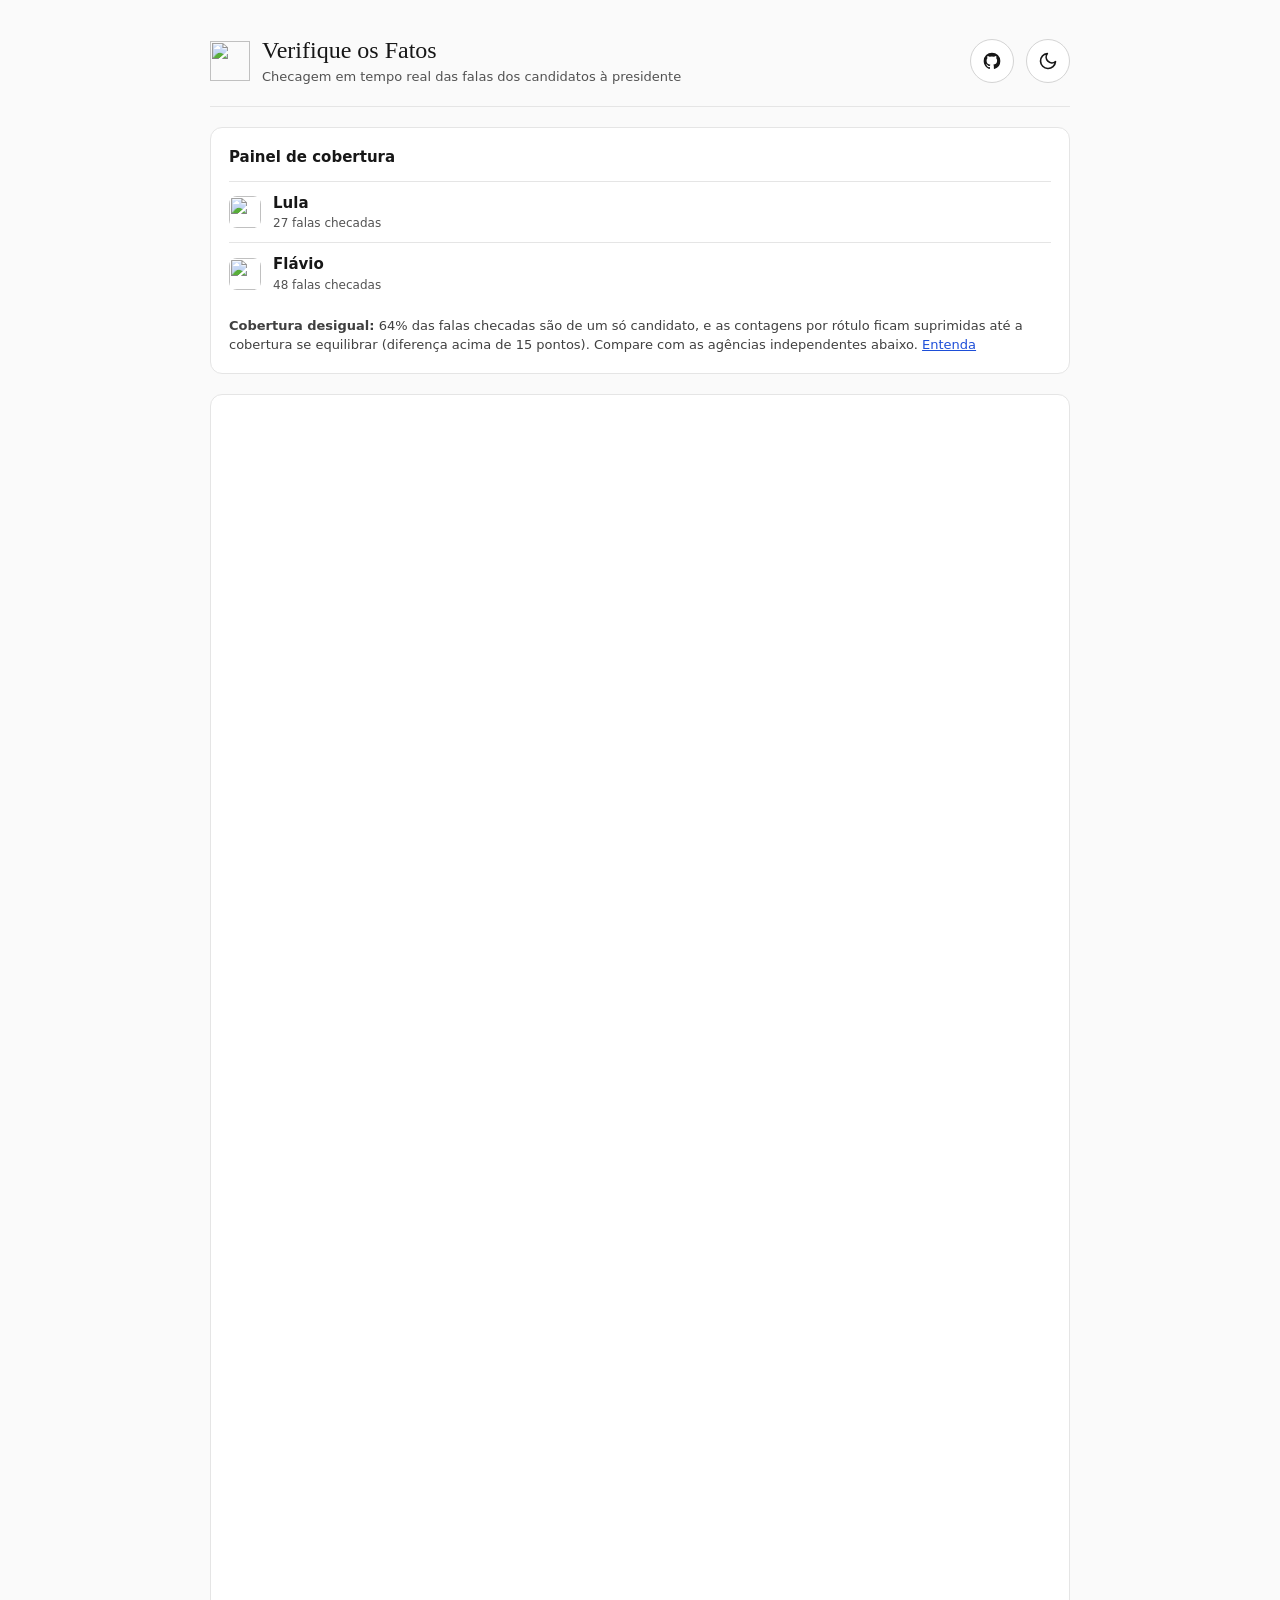
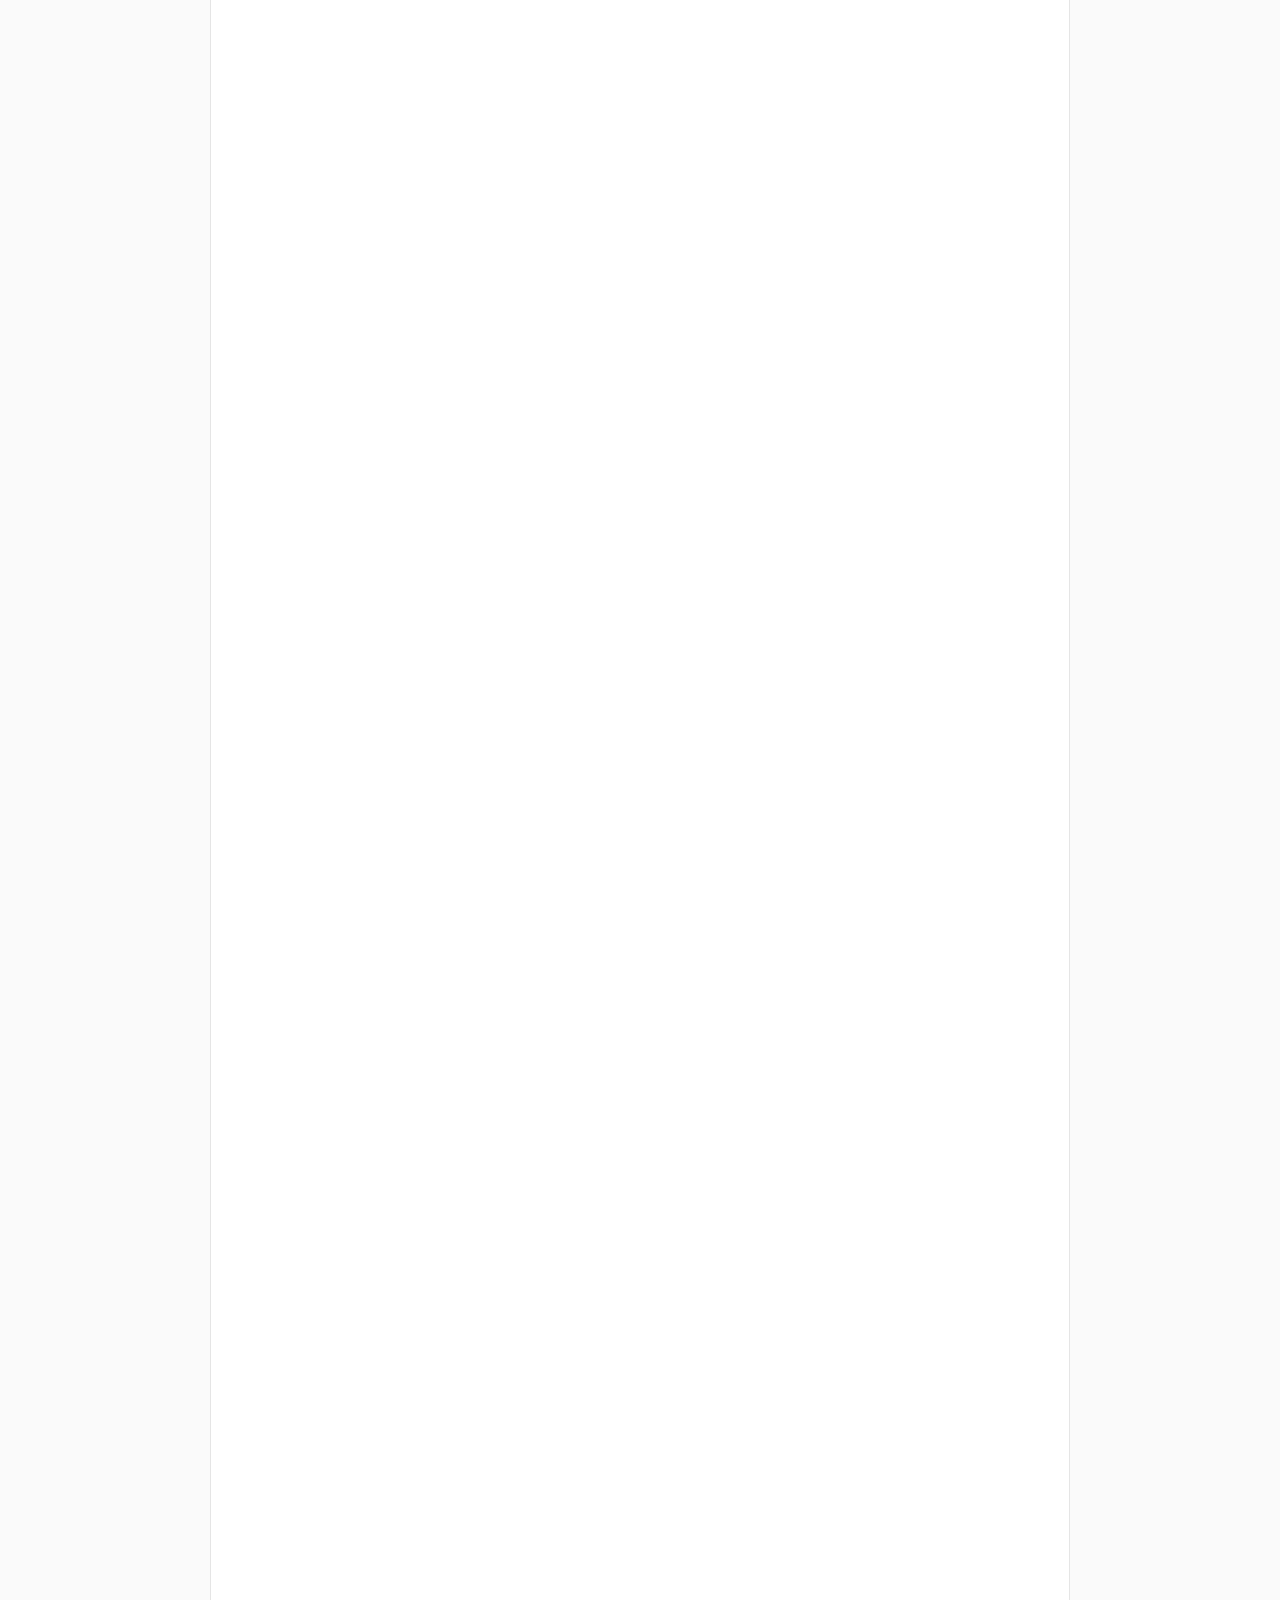
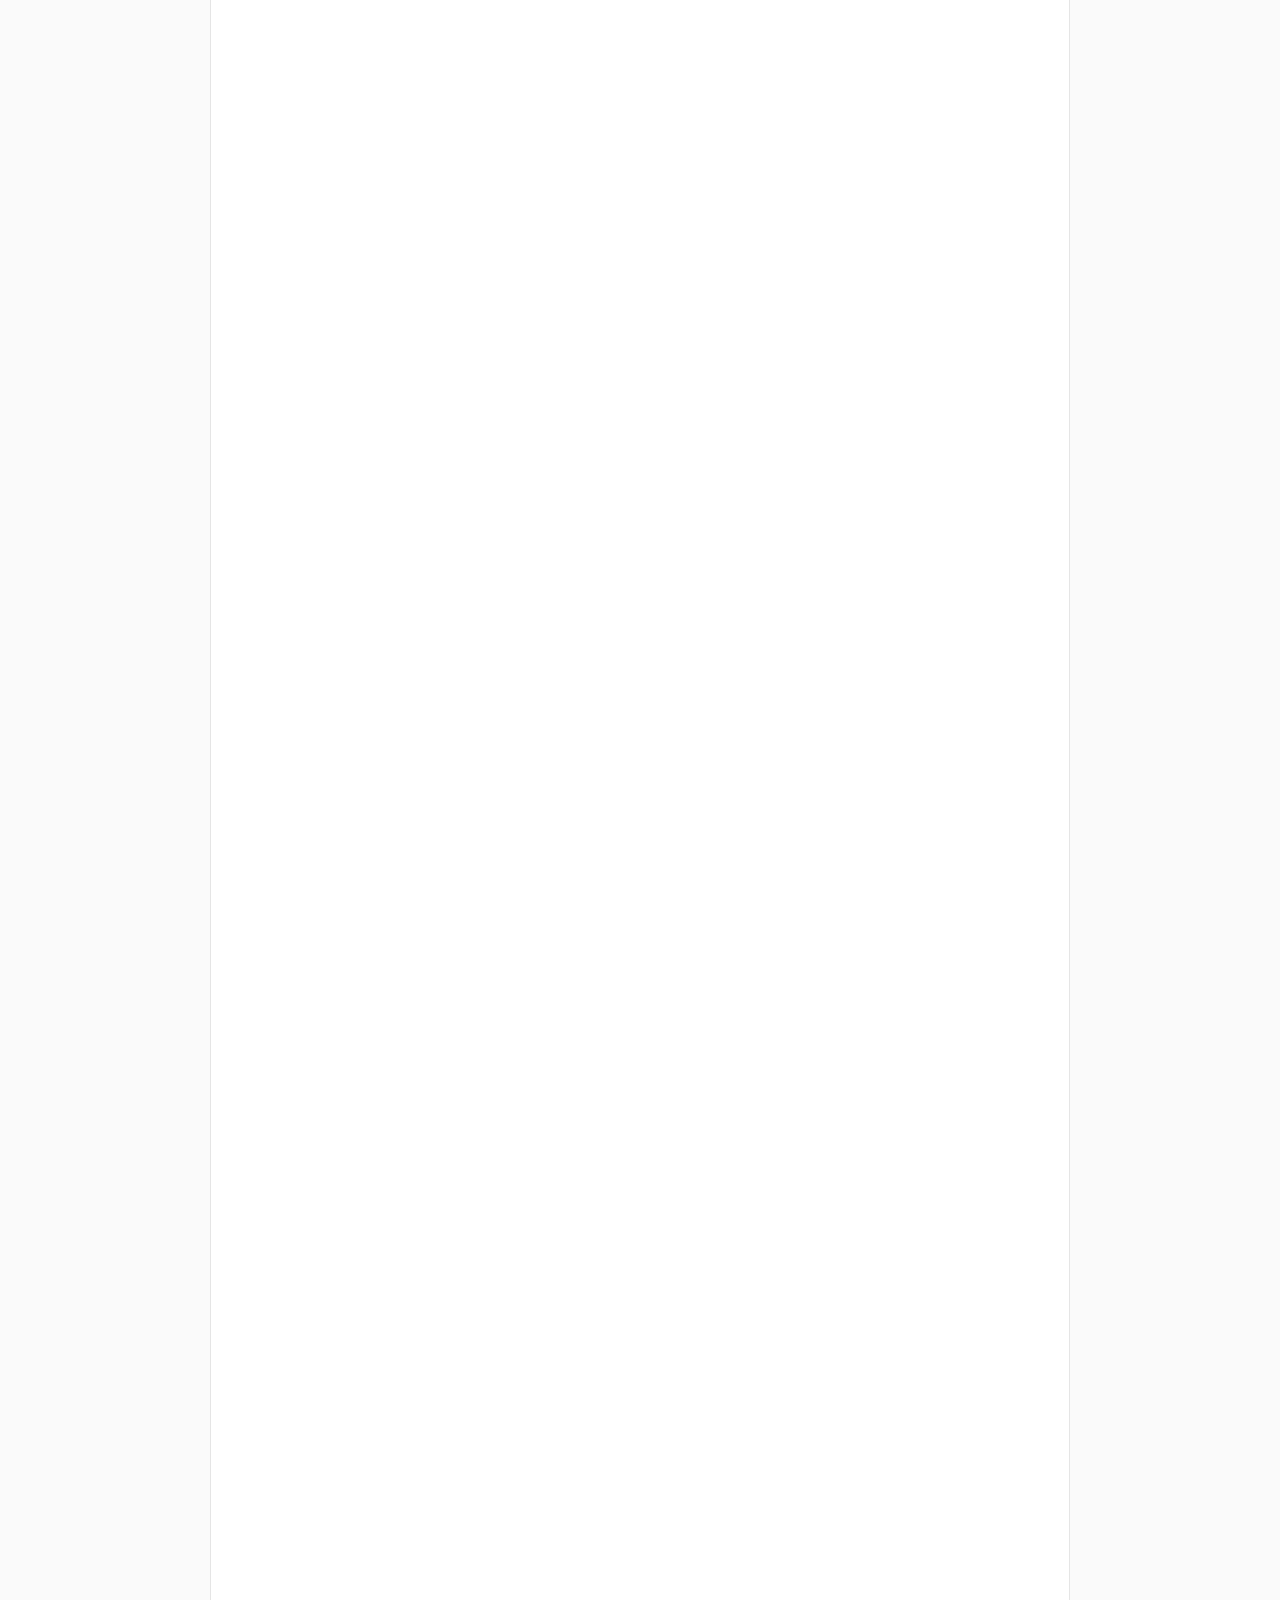
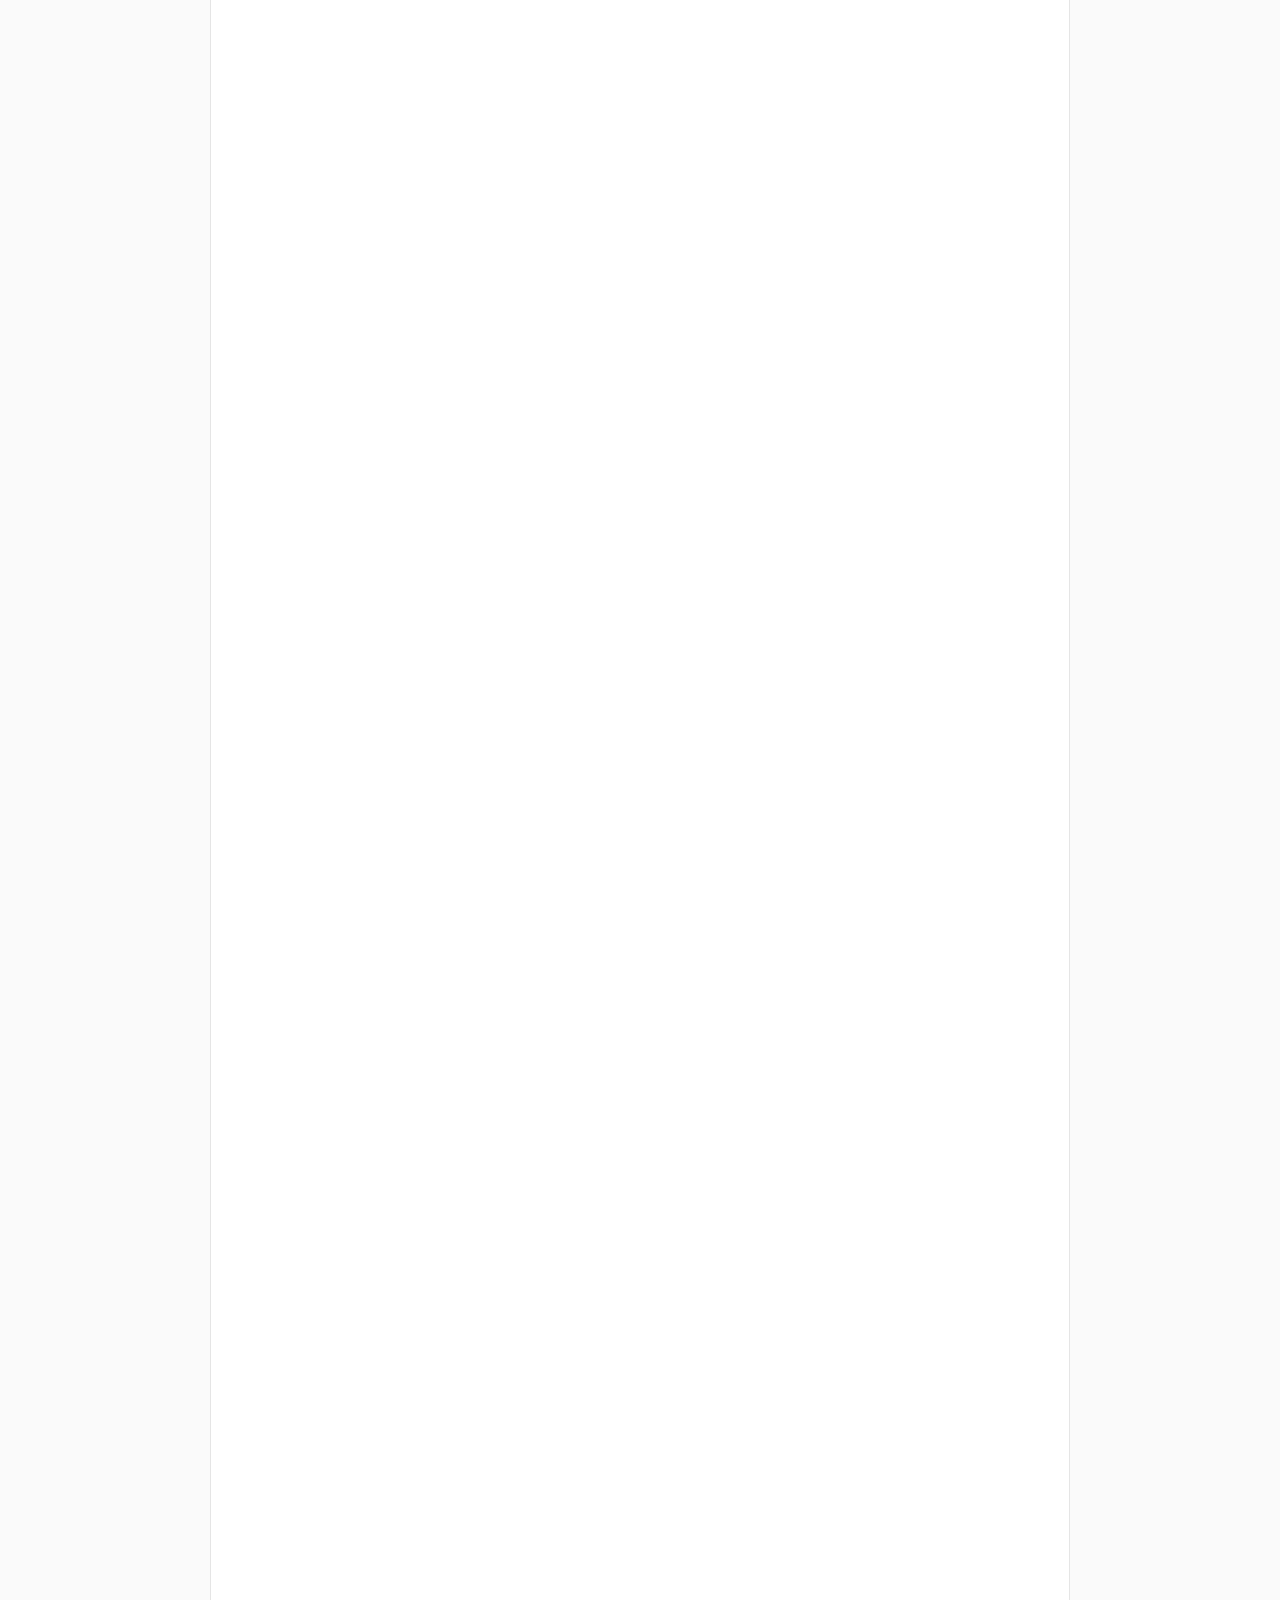
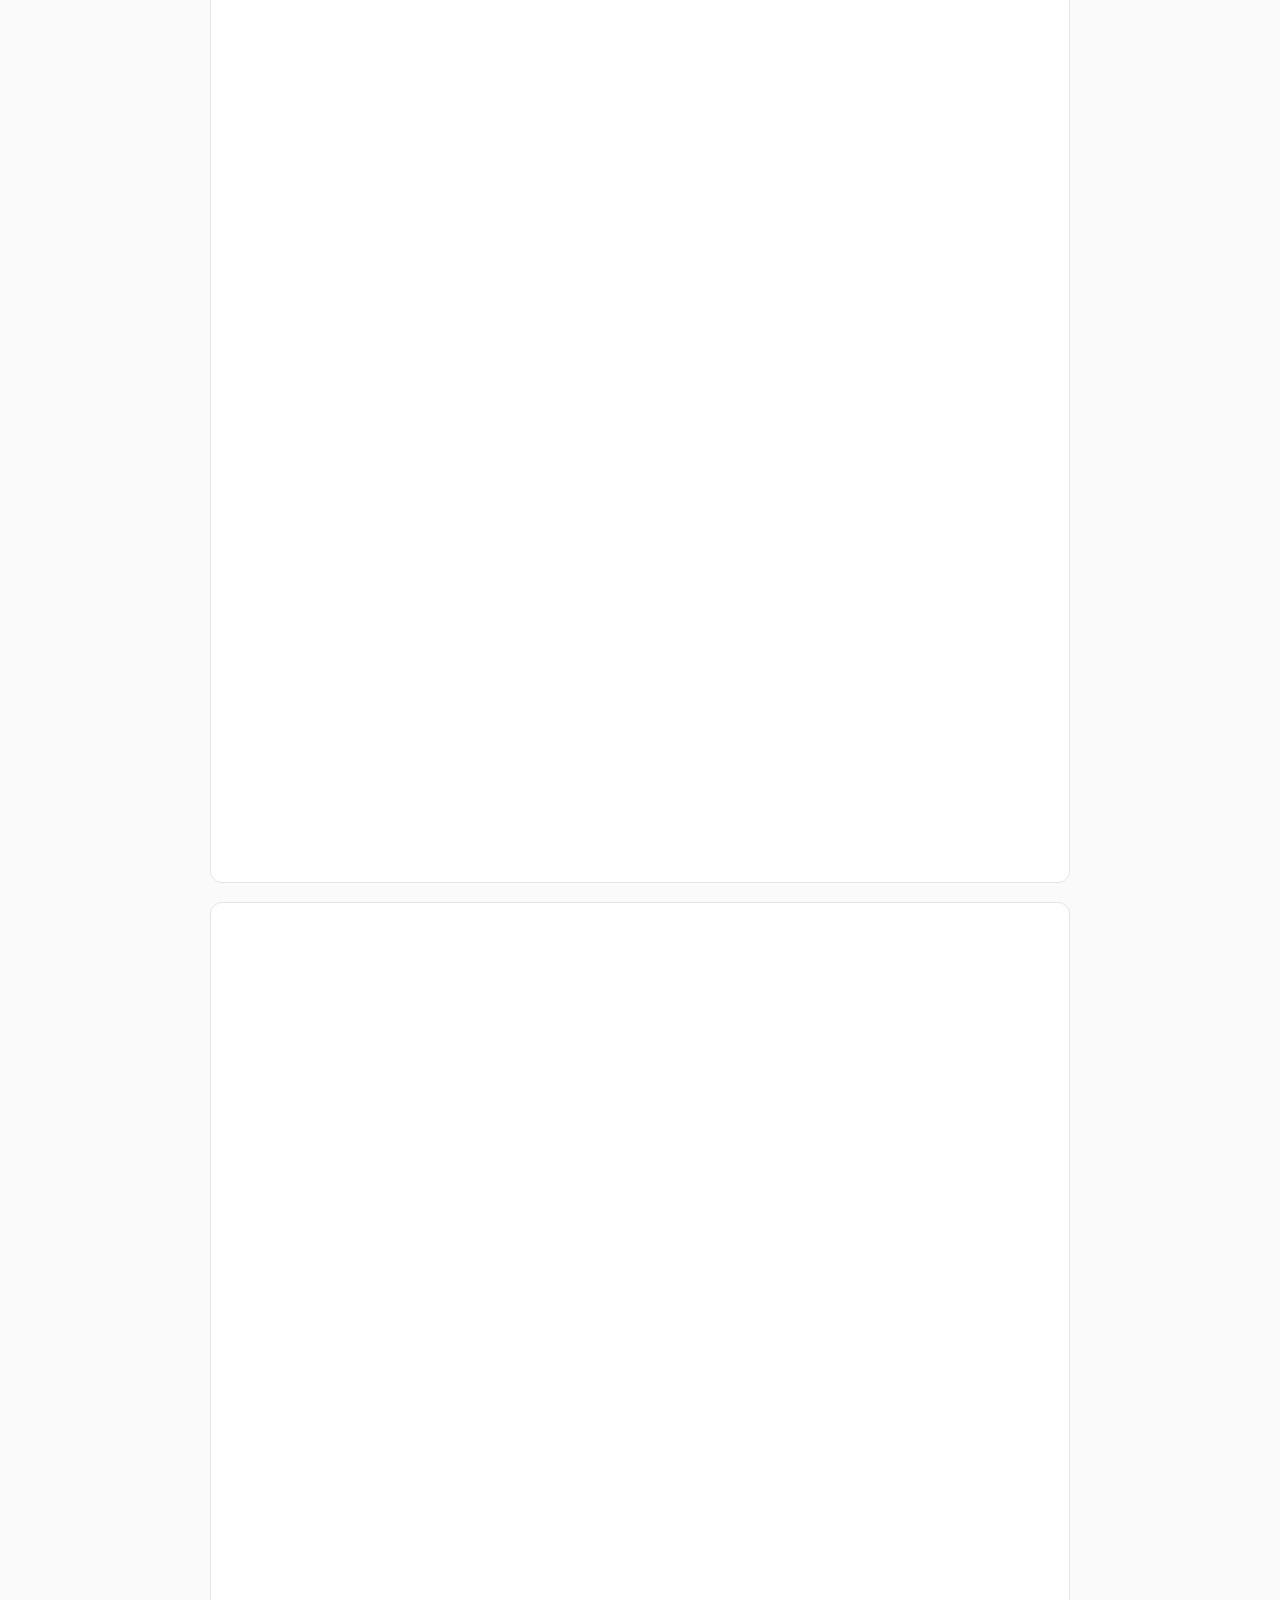
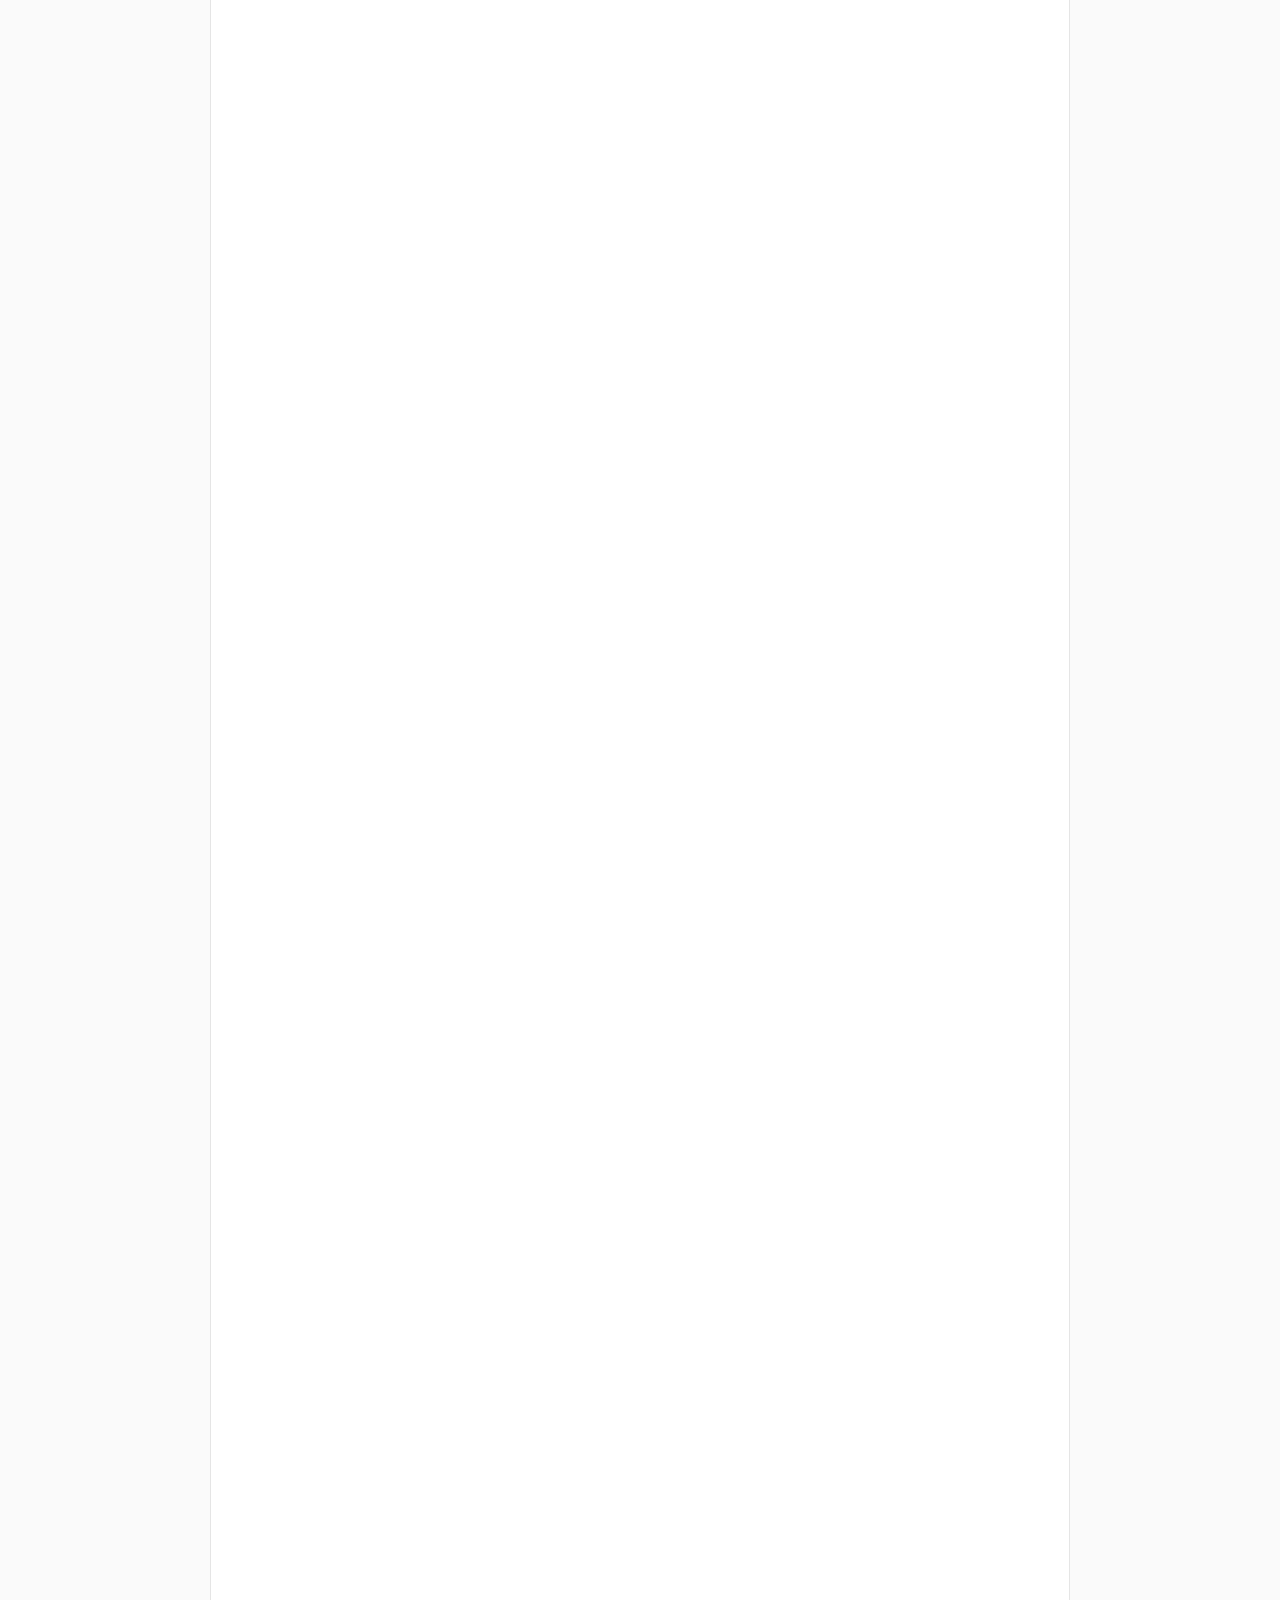
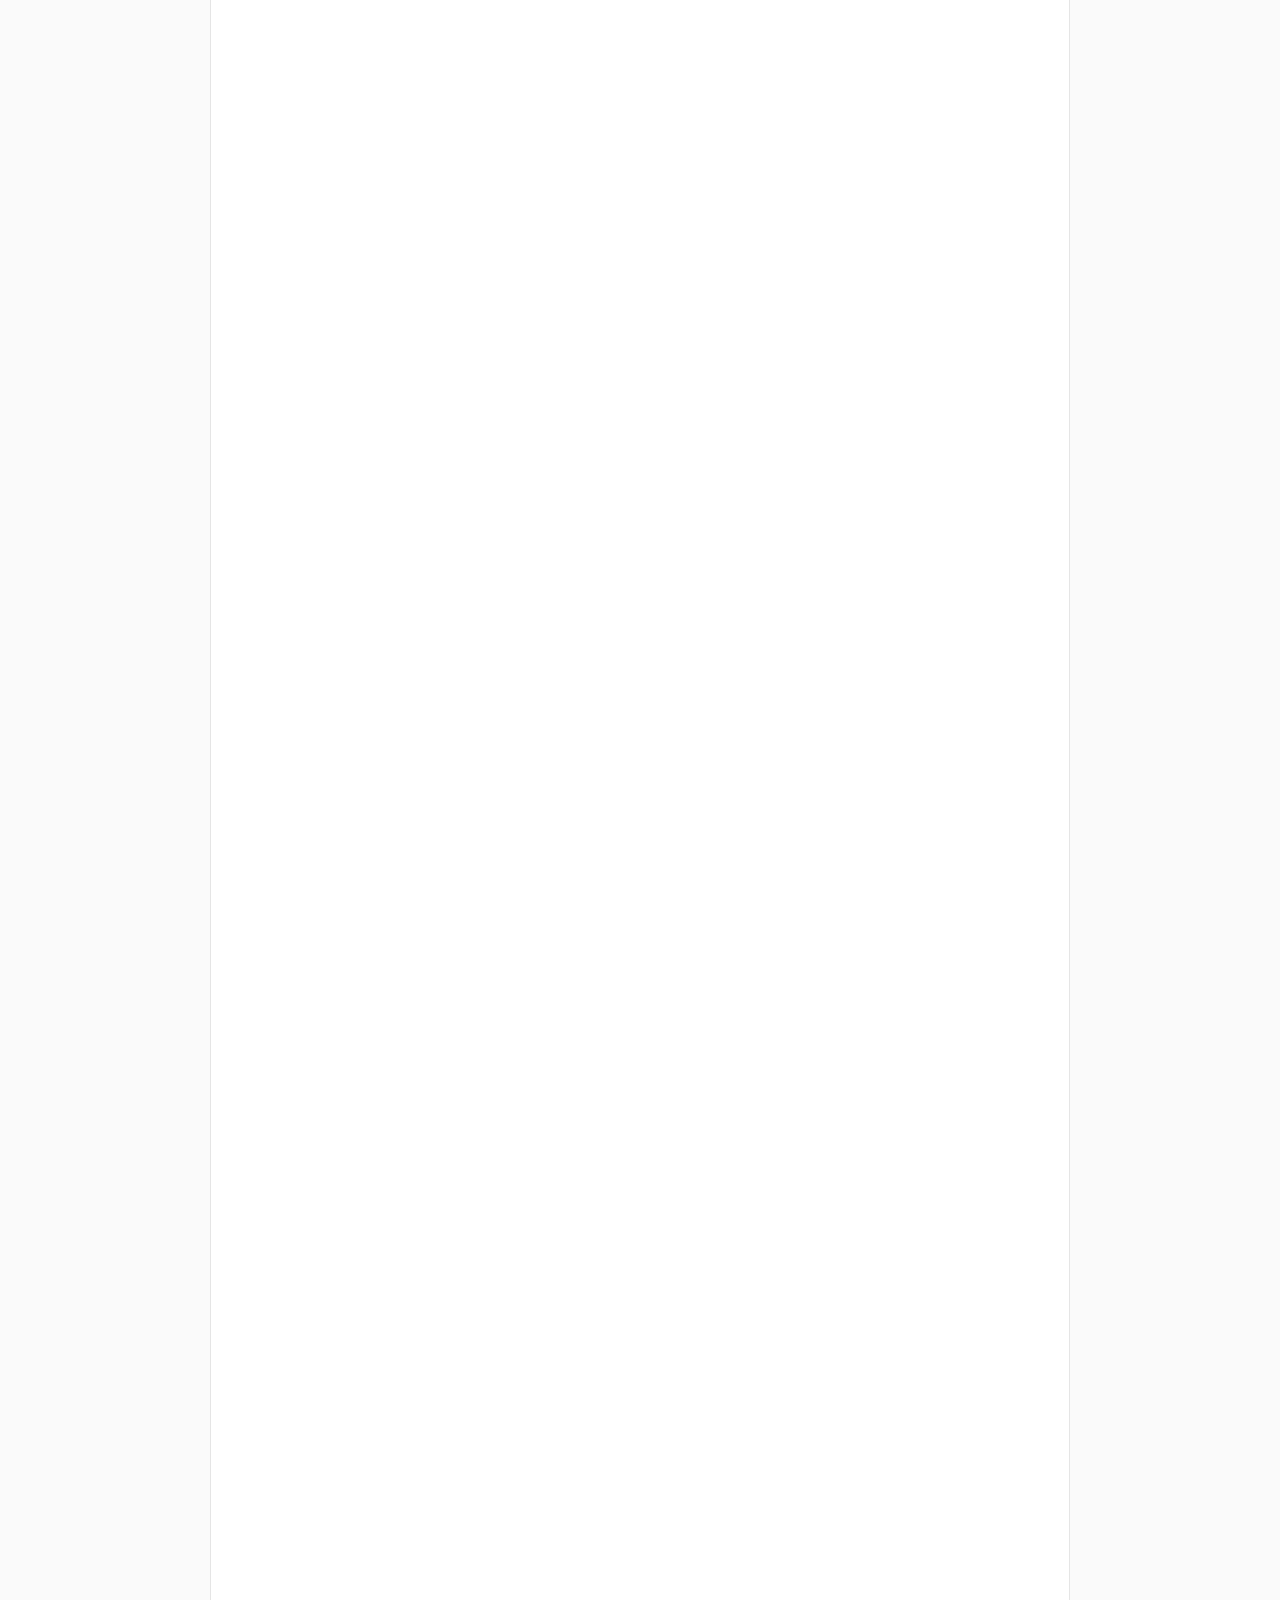
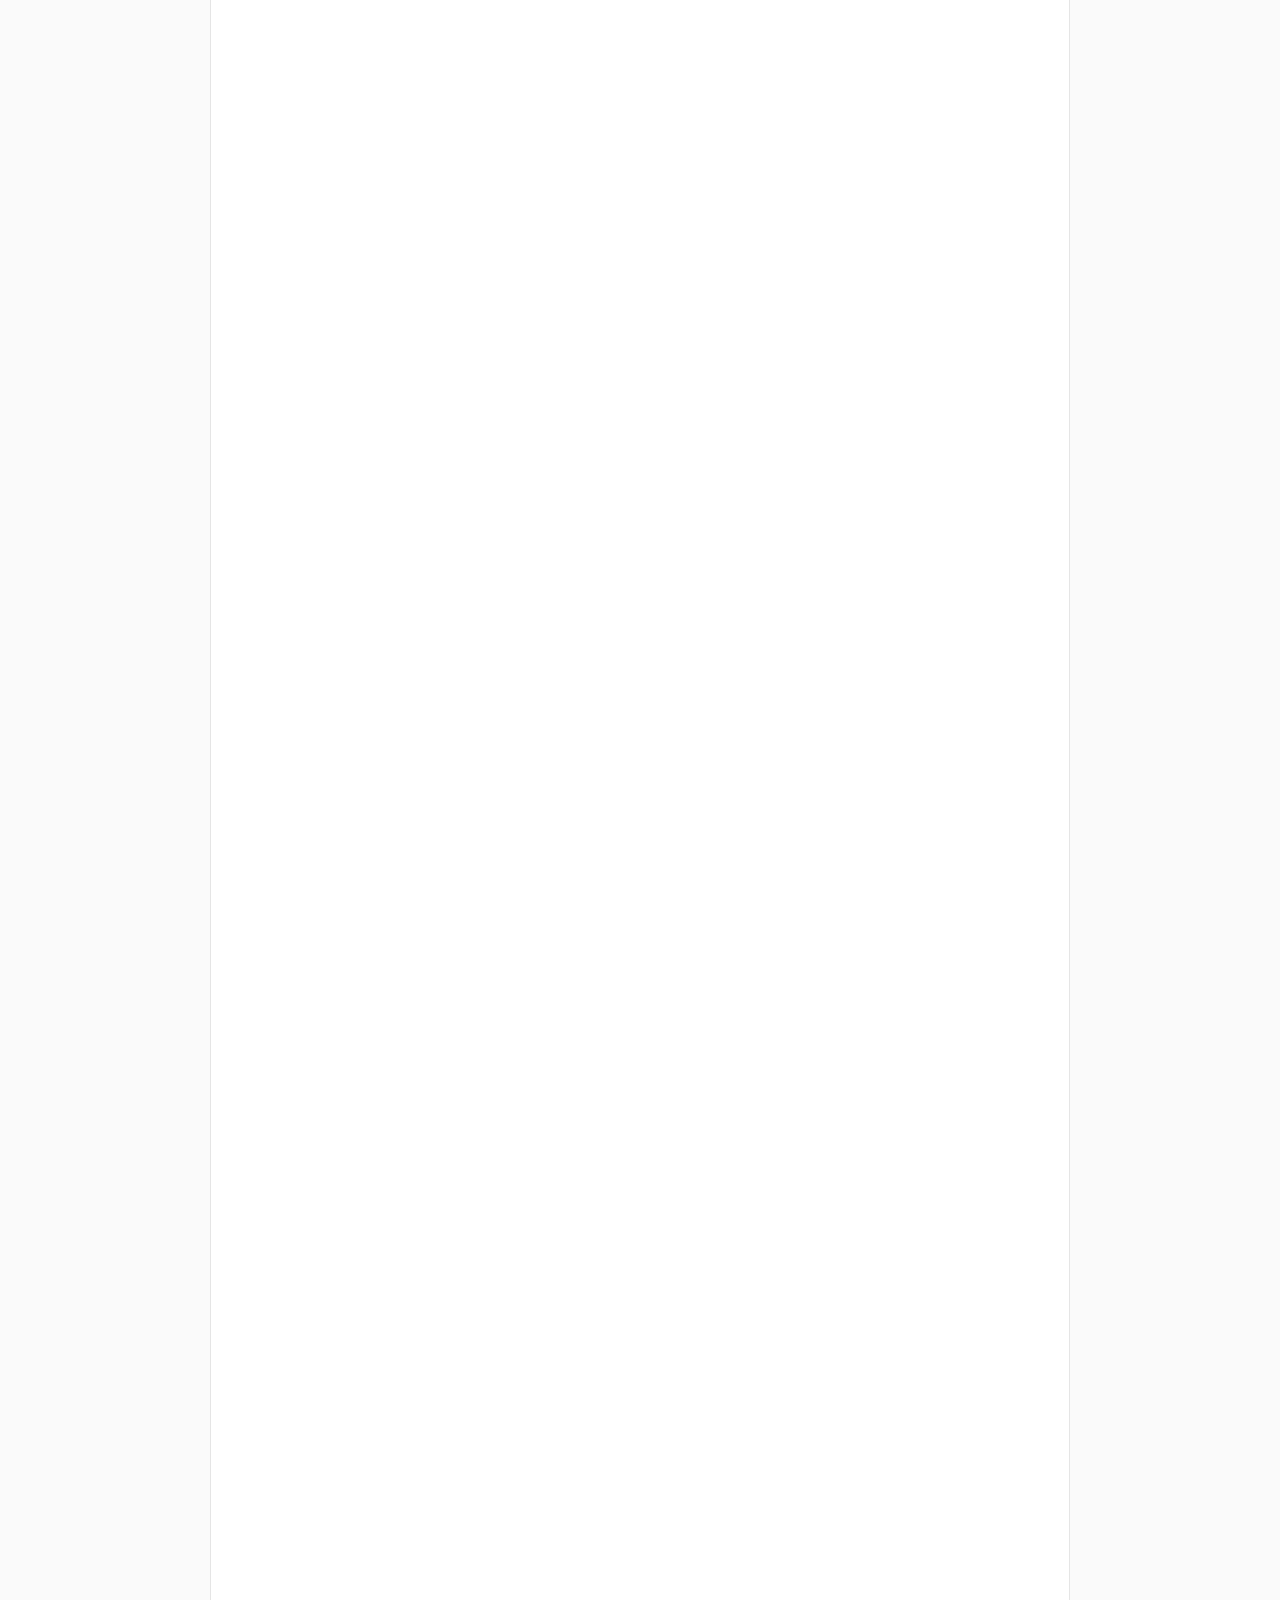
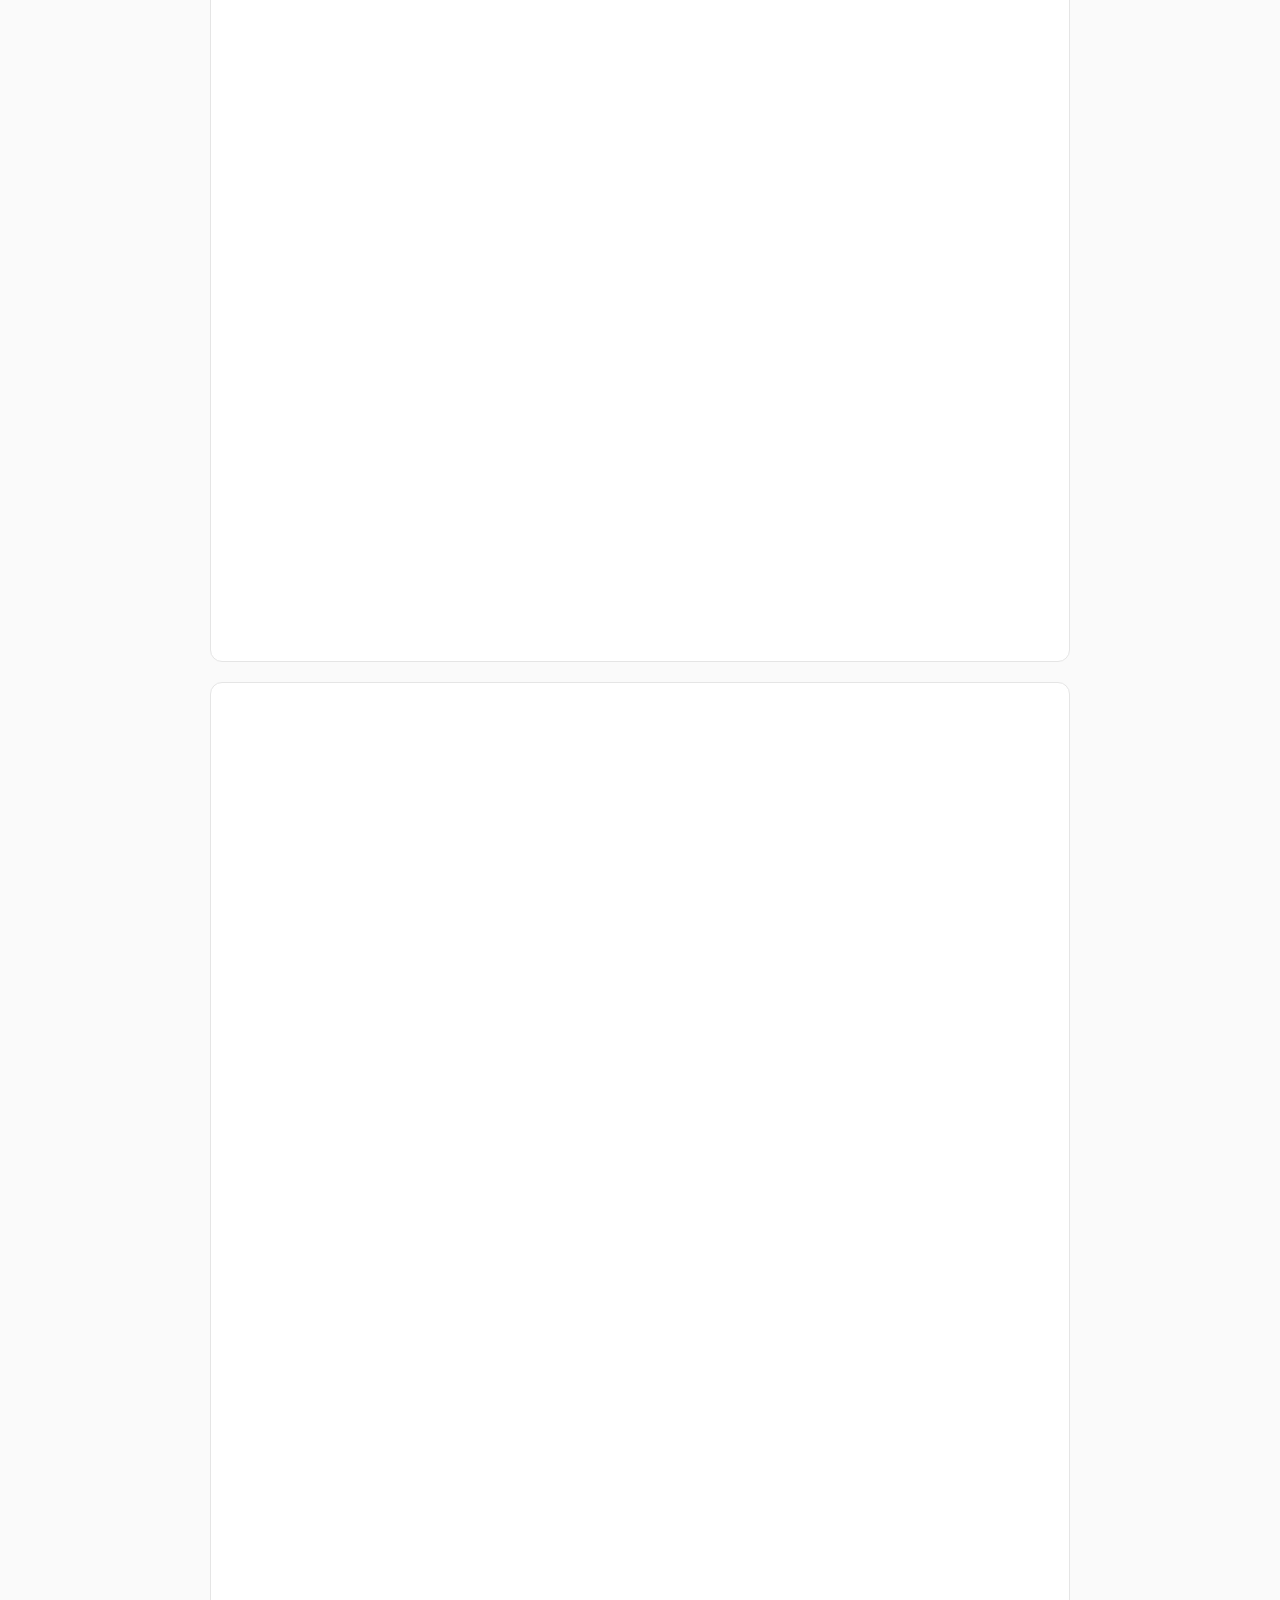
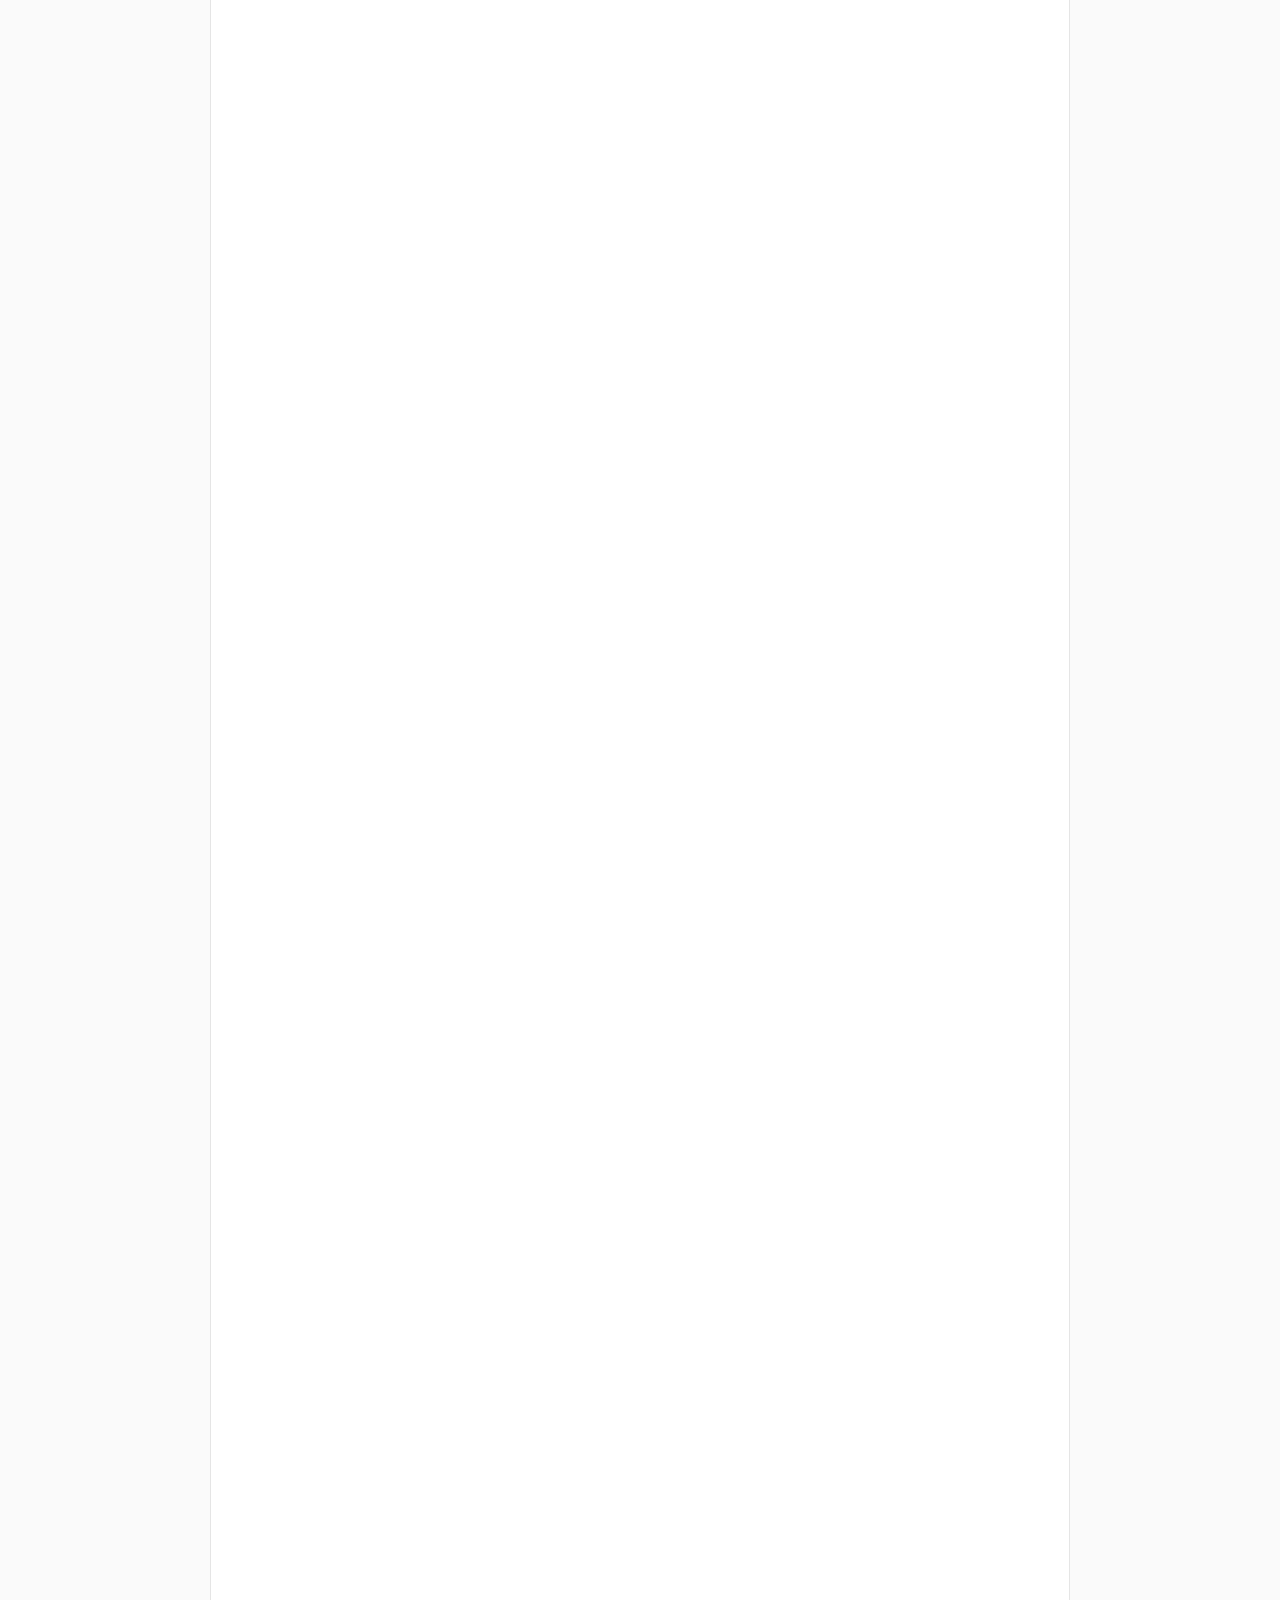
==== index.html @ 32258fa9 "feat(metodologia): régua pública, fontes obrigatórias, painel de cobertura e checagens externas Meto" ====
<!DOCTYPE html>
<html lang="pt-BR">
<head>
  <meta charset="UTF-8">
  <meta name="viewport" content="width=device-width, initial-scale=1.0">
  <link rel="icon" href="/favicon.ico?v=2" sizes="48x48 32x32 16x16">
  <link rel="icon" href="/icons/icon-192.png" type="image/png" sizes="192x192">
  <link rel="apple-touch-icon" href="/apple-touch-icon.png">
  <link rel="manifest" href="/manifest.json">
  <link rel="stylesheet" href="/normalize.css">
  <link rel="stylesheet" href="/style.css">
  <meta name="theme-color" content="#FAFAFA">
  <script>
    // Applies the theme before first paint: the saved choice, otherwise the system's
    function setTheme(dark) {
      document.documentElement.dataset.theme = dark ? 'dark' : 'light';
      document.querySelector('meta[name=theme-color]').content = dark ? '#0A0A0A' : '#FAFAFA';
    }
    let savedTheme = null;
    try {
      savedTheme = localStorage.getItem('theme');
    } catch {}
    setTheme(savedTheme ? savedTheme === 'dark' : matchMedia('(prefers-color-scheme: dark)').matches);
  </script>

  <title>Verifique os Fatos</title>
<meta name="description" content="Acompanhe a checagem em tempo real das falas e propostas dos candidatos à presidente no debate eleitoral da Globo.">
<link rel="canonical" href="https://verifiqueosfatos.com/">

<!-- Open Graph (WhatsApp, Facebook, LinkedIn, Telegram, Discord) -->
<meta property="og:locale" content="pt_BR">
<meta property="og:type" content="website">
<meta property="og:url" content="https://verifiqueosfatos.com/">
<meta property="og:title" content="Verifique os Fatos">
<meta property="og:description" content="Acompanhe a checagem em tempo real das falas e propostas dos candidatos à presidente no debate eleitoral da Globo.">
<meta property="og:image" content="https://verifiqueosfatos.com/verifique-os-fatos.png">
<meta property="og:image:secure_url" content="https://verifiqueosfatos.com/verifique-os-fatos.png">
<meta property="og:image:type" content="image/png">
<meta property="og:image:width" content="1200">
<meta property="og:image:height" content="630">
<meta property="og:image:alt" content="Verifique os Fatos">
<meta name="twitter:card" content="summary_large_image">
</head>
<body>
  <div class="layout">
    <header class="top">
      <span class="logo" aria-hidden="true">
        <img src="/icon.png" alt="" width="40" height="40" />
      </span>
      <div>
        <h1>Verifique os Fatos</h1>
        <p class="sub">Checagem em tempo real<span class="long"> das falas dos candidatos à presidente</span></p>
      </div>
      <a class="github" href="https://github.com/felippe-regazio/verifiqueosfatos" target="_blank" rel="noopener noreferrer" aria-label="GitHub">
        <svg width="20" height="20" viewBox="0 0 24 24" fill="currentColor" aria-hidden="true"><path d="M12 2A10 10 0 0 0 2 12c0 4.4 2.9 8.2 6.8 9.5.5.1.7-.2.7-.5v-1.7c-2.8.6-3.4-1.3-3.4-1.3-.5-1.2-1.1-1.5-1.1-1.5-.9-.6.1-.6.1-.6 1 .1 1.5 1 1.5 1 .9 1.5 2.3 1.1 2.9.8.1-.6.4-1.1.6-1.3-2.2-.3-4.6-1.1-4.6-5 0-1.1.4-2 1-2.7-.1-.3-.4-1.3.1-2.7 0 0 .8-.3 2.7 1a9.4 9.4 0 0 1 5 0c1.9-1.3 2.7-1 2.7-1 .5 1.4.2 2.4.1 2.7.6.7 1 1.6 1 2.7 0 3.9-2.4 4.7-4.6 5 .4.3.7.9.7 1.9v2.8c0 .3.2.6.7.5A10 10 0 0 0 22 12 10 10 0 0 0 12 2z"/></svg>
      </a>
      <button type="button" class="theme" aria-label="Modo escuro" aria-pressed="false">
        <svg class="moon" width="20" height="20" viewBox="0 0 24 24" fill="none" stroke="currentColor" stroke-width="2" stroke-linecap="round" stroke-linejoin="round" aria-hidden="true"><path d="M21 12.8A9 9 0 1 1 11.2 3a7 7 0 0 0 9.8 9.8z"/></svg>
        <svg class="sun" width="20" height="20" viewBox="0 0 24 24" fill="none" stroke="currentColor" stroke-width="2" stroke-linecap="round" aria-hidden="true"><circle cx="12" cy="12" r="4"/><path d="M12 2v2m0 16v2M4.9 4.9l1.4 1.4m11.4 11.4 1.4 1.4M2 12h2m16 0h2M4.9 19.1l1.4-1.4M17.7 6.3l1.4-1.4"/></svg>
      </button>
    </header>

    <!-- Painel de cobertura: contagens absolutas por candidato, nunca um percentual de "verdade".
         Some quando a cobertura entre candidatos está desigual (METODOLOGIA.md, seção 6). -->
    <section class="panel" aria-labelledby="panel-title" hidden>
      <h3 id="panel-title">Painel de cobertura</h3>
      <div class="panel-rows"></div>
      <p class="panel-note"></p>
    </section>

    <main class="article-grid loading"></main>

    <!-- Checagens de agências independentes para o mesmo evento (externas.json; METODOLOGIA.md, seção 8) -->
    <section class="externas" aria-labelledby="externas-title" hidden>
      <h3 id="externas-title">O que as agências independentes concluíram</h3>
      <p class="aviso"></p>
      <div class="externas-rows"></div>
    </section>

    <footer class="foot">
      <details class="how">
        <summary>Como classificamos as falas</summary>
        <dl>
          <dt><span class="badge" data-c="1">Verdadeiro</span></dt>
          <dd>O dado confere com a fonte, no período e na base declarados.</dd>
          <dt><span class="badge" data-c="3">Falta contexto</span></dt>
          <dd>Confere, mas omite algo que muda a leitura. Na mesma família: <b>Exagerado</b>, <b>Subestimado</b>, <b>Impreciso</b> e <b>Contraditório</b> (a fala contradiz posição anterior documentada). Checagens antigas usam o selo <b>Parcial</b>.</dd>
          <dt><span class="badge" data-c="2">Falso</span></dt>
          <dd>Há dado público que contradiz a fala. <b>Insustentável</b>: não há dado público que confirme nem negue — não é o mesmo que falso.</dd>
          <dt><span class="badge" data-c="4">Não verificável</span></dt>
          <dd>Opinião, promessa ou previsão. Fica registrada, sem veredito.</dd>
          <dt><span class="badge" data-c="0">Em verificação</span></dt>
          <dd>Fala registrada, checagem em andamento.</dd>
        </dl>
        <p>A mesma régua vale para todos os candidatos. Só classificamos o que pode ser conferido com dados; toda checagem traz a fonte, e qualquer pessoa pode contestar pelo botão do card.</p>
        <p>As checagens são feitas ao vivo, durante o debate, e podem ser revisadas — as alterações ficam registradas no próprio card. Leia a <a href="/metodologia.html">metodologia completa</a>.</p>
      </details>
      <p>Um projeto feito pela comunidade para a comunidade.</p>
    </footer>
  </div>

  <button id="more" type="button" hidden></button>

  <!-- SHARE: início. Botão de compartilhar em cada card; a janela (share.js e share.css) só é baixada no primeiro clique.
       Para remover o recurso: apague este bloco SHARE, share.js, share.css e o bloco SHARE do style.css. -->
  <script>
    (() => {
      const shareIcon = '<svg width="18" height="18" viewBox="0 0 24 24" fill="none" stroke="currentColor" stroke-width="2" stroke-linecap="round" stroke-linejoin="round" aria-hidden="true"><path d="M12 15V3m-4 4 4-4 4 4M5 12v7a2 2 0 0 0 2 2h10a2 2 0 0 0 2-2v-7"/></svg>';

      // Hook read by createCardHTML: adds the share button next to the badge
      self.cardExtra = item => `<button type="button" class="story" aria-label="Compartilhar checagem de ${labels.n[item.n]} como imagem">${shareIcon}</button>`;

      // Resolves when the element loads; on a network error it is removed so the next click retries
      const load = (tag, attrs) => new Promise((resolve, reject) => {
        const el = Object.assign(document.createElement(tag), attrs);
        el.onload = resolve;
        el.onerror = () => {
          el.remove();
          reject();
        };
        document.head.append(el);
      });

      let loading;
      document.addEventListener('click', e => {
        const button = e.target.closest('.card .story');
        if (!button) return;
        loading = loading || Promise.all([
          load('link', { rel: 'stylesheet', href: '/share.css' }),
          load('script', { src: '/share.js' }),
        ]);
        loading.then(() => self.openShare && self.openShare(button), () => loading = null);
      });
    })();
  </script>
  <!-- SHARE: fim -->

  <script>
    const REPO = 'https://github.com/felippe-regazio/verifiqueosfatos';

    const labels = {
      // name
      n: {
        1: 'Lula',
        2: 'Flávio',
      },
      // short seal by "c" (kept for posts that predate the detailed label)
      c: {
        0: 'Em verificação',
        1: 'Verdadeiro',
        2: 'Falso',
        3: 'Parcial',
        4: 'Não verificável'
      },
      // detailed label "r" (METODOLOGIA.md, section 4): [text, the "c" it belongs to].
      // Order here is the display order in the coverage panel.
      r: {
        verdadeiro:      ['Verdadeiro', 1],
        falta_contexto:  ['Falta contexto', 3],
        exagerado:       ['Exagerado', 3],
        subestimado:     ['Subestimado', 3],
        impreciso:       ['Impreciso', 3],
        contraditorio:   ['Contraditório', 3],
        insustentavel:   ['Insustentável', 2],
        falso:           ['Falso', 2],
        nao_verificavel: ['Não verificável', 4],
        em_verificacao:  ['Em verificação', 0],
      },
      // images
      i: {
        1: 'lula.webp',
        2: 'flavio.webp',
      }
    };

    const main = document.querySelector('main');
    const more = document.getElementById('more');

    // Rendered cards keyed by their content, so unchanged posts are never re-created
    let nodes = new Map();
    let lastRaw = null;
    let unseen = 0;
    let currentPosts = [];

    // Text shown on the badge: the detailed label when present, else the legacy seal
    function labelText(item) {
      return (labels.r[item.r] && labels.r[item.r][0]) || labels.c[item.c] || '?';
    }

    // Turns a label key, a "c" number or free text into display text (used by the change history)
    function labelOf(x) {
      if (labels.r[x]) return labels.r[x][0];
      if (labels.c[x] !== undefined) return labels.c[x];
      return x == null ? '' : String(x);
    }

    function createFixHTML(fix) {
      return typeof fix === 'string' && fix.trim() ? `<span class="label">Correção:</span><p class="fix">${escapeHTML(fix)}</p>` : '';
    }

    function createSourcesHTML(sources) {
      const links = (Array.isArray(sources) ? sources : [])
        .map(u => { try { return new URL(u); } catch {} })
        .filter(u => u && (u.protocol === 'https:' || u.protocol === 'http:'))
        .map(u => `<li><a href="${escapeHTML(u.href)}" target="_blank" rel="noopener noreferrer">${escapeHTML(u.hostname.replace(/^www\./, ''))}</a></li>`);
      return links.length ? `<span class="label">Fontes:</span><ul class="sources">${links.join('')}</ul>` : '';
    }

    // Optional "hist": every change of verdict stays visible on the card (METODOLOGIA.md, section 7)
    function createHistHTML(hist) {
      const rows = (Array.isArray(hist) ? hist : [])
        .filter(h => h && typeof h === 'object')
        .map(h => {
          const when = formatWhen(h.quando);
          return `<li>${when ? `<time datetime="${escapeHTML(h.quando)}">${escapeHTML(when)}</time> ` : ''}` +
            `${escapeHTML(labelOf(h.de))} → ${escapeHTML(labelOf(h.para))}` +
            `${h.motivo ? ` — ${escapeHTML(h.motivo)}` : ''}</li>`;
        });
      return rows.length ? `<span class="label">Histórico de alterações:</span><ol class="hist">${rows.join('')}</ol>` : '';
    }

    // Optional "v0"/"c0": the check as it was before a methodology review, kept visible for comparison
    function createOrigHTML(item) {
      if (typeof item.v0 !== 'string' || !item.v0.trim()) return '';
      const seal = labels.c[item.c0];
      return `<details class="orig"><summary>Checagem original${seal ? ` (selo anterior: ${escapeHTML(seal)})` : ''}</summary><p>${escapeHTML(item.v0)}</p></details>`;
    }

    // Optional "outras": what independent agencies concluded about this same statement (METODOLOGIA.md, section 8)
    function createOutrasHTML(outras) {
      const rows = (Array.isArray(outras) ? outras : [])
        .filter(o => o && typeof o === 'object' && typeof o.agencia === 'string' && o.agencia.trim())
        .map(o => {
          let url = '';
          try { const u = new URL(o.url); if (u.protocol === 'https:' || u.protocol === 'http:') url = u.href; } catch {}
          return `<li>${escapeHTML(o.agencia)}: <b>${escapeHTML(o.rotulo || 'ver checagem')}</b>${url ? ` <a href="${escapeHTML(url)}" target="_blank" rel="noopener noreferrer">ver</a>` : ''}</li>`;
        });
      return rows.length ? `<span class="label">Outras agências sobre esta fala:</span><ul class="outras">${rows.join('')}</ul>` : '';
    }

    function formatWhen(iso) {
      if (typeof iso !== 'string' || !iso) return '';
      const d = new Date(iso);
      if (isNaN(d)) return iso;
      return d.toLocaleString('pt-BR', { day: '2-digit', month: '2-digit', hour: '2-digit', minute: '2-digit' });
    }

    // "Contestar": opens a prefilled issue from the template; any citizen or campaign uses the same channel
    function createContestHTML(item) {
      if (item.id == null) return '';
      const q = new URLSearchParams({
        template: 'contestar-checagem.yml',
        title: `[Contestação] id ${item.id}: `,
        post: String(item.id),
      });
      return `<a class="contest" href="${REPO}/issues/new?${escapeHTML(q.toString())}" target="_blank" rel="noopener noreferrer">Contestar esta checagem</a>`;
    }

    function escapeHTML(str) {
      return String(str ?? '').replace(/[&<>'"]/g,
        tag => ({ '&': '&amp;', '<': '&lt;', '>': '&gt;', "'": '&#39;', '"': '&quot;' }[tag] || tag)
      );
    }

    // Optional "h" (time of the statement), "a" (topic), "chk" (who checked and reviewed) and "ia"
    // (drafted with AI, then reviewed), shown on top of the card
    function createMetaHTML(item) {
      const parts = [];
      if (item.h) parts.push(`<time>${escapeHTML(item.h)}</time>`);
      if (item.a) parts.push(`<span>${escapeHTML(item.a)}</span>`);
      const chk = (Array.isArray(item.chk) ? item.chk : []).filter(x => typeof x === 'string' && x.trim());
      if (chk.length) parts.push(`<span class="chk">Checagem e revisão: ${escapeHTML(chk.join(', '))}</span>`);
      if (item.ia === true) parts.push(`<span class="chk">Rascunho com IA, revisado por pessoas</span>`);
      return parts.length ? `<div class="meta">${parts.join(' ')}</div>` : '';
    }

    function createCard(item) {
      const el = document.createElement('article');
      el.className = 'card';
      el.innerHTML = `
        ${createMetaHTML(item)}
        <header>
          <img src="/${labels.i[item.n]}" alt="" width="56" height="56" decoding="async" loading="lazy">
          <h2>${labels.n[item.n]}</h2>
          <div class="tags">
            <span class="badge" data-c="${item.c}">${escapeHTML(labelText(item))}</span>
            ${self.cardExtra ? cardExtra(item) : ''}
          </div>
        </header>
        <span class="label">Disse que:</span>
        <blockquote class="said">
          <p>${escapeHTML(item.t)}</p>
        </blockquote>
        <span class="label">Verificação:</span>
        <p>${escapeHTML(item.v)}</p>
        ${createFixHTML(item.e)}
        ${createHistHTML(item.hist)}
        ${createOrigHTML(item)}
        ${createSourcesHTML(item.s)}
        ${createOutrasHTML(item.outras)}
        ${createContestHTML(item)}`;
      el.addEventListener('animationend', () => el.classList.remove('new'), { once: true });
      return el;
    }

    // Coverage panel. Shows absolute counts per label, side by side, and never a percentage of "truth":
    // a percentage over hand-picked statements measures the selection, not the candidate.
    const MIN_CHECKS = 3;       // each candidate needs this many verdicts before anything is shown
    const MAX_GAP = 15;         // percentage points between candidates' shares of verdicts; above it, counts are withheld
    const hasVerdict = item => item.c !== 0 && item.c !== 4;

    function labelKey(item) {
      if (labels.r[item.r]) return item.r;
      // Legacy posts (no "r"): group by the seal
      return { 1: 'verdadeiro', 2: 'falso', 3: 'parcial', 4: 'nao_verificavel', 0: 'em_verificacao' }[item.c];
    }

    function renderPanel(items) {
      const panel = document.querySelector('.panel');
      const groups = Object.keys(labels.n).map(n => [n, items.filter(item => item.n == n)]);
      const verdicts = groups.map(([, mine]) => mine.filter(hasVerdict).length);
      const total = verdicts.reduce((a, b) => a + b, 0);
      // All or nothing: showing only some candidates would single them out
      const ready = verdicts.every(v => v >= MIN_CHECKS);
      if (!ready) {
        panel.hidden = true;
        return;
      }
      const shares = verdicts.map(v => Math.round(100 * v / total));
      const gap = Math.max(...shares) - Math.min(...shares);
      const even = gap <= MAX_GAP;

      const order = [...Object.keys(labels.r).filter(k => k !== 'nao_verificavel' && k !== 'em_verificacao'), 'parcial'];
      const names = { ...Object.fromEntries(Object.entries(labels.r).map(([k, v]) => [k, v[0]])), parcial: 'Parcial' };

      const rows = groups.map(([n, mine], i) => {
        const open = mine.filter(item => !hasVerdict(item)).length;
        const counts = {};
        for (const item of mine.filter(hasVerdict)) counts[labelKey(item)] = (counts[labelKey(item)] || 0) + 1;
        const list = !even ? '' : `<ul class="panel-counts">${order.filter(k => counts[k]).map(k =>
          `<li data-c="${labels.r[k] ? labels.r[k][1] : 3}"><b>${counts[k]}</b> ${escapeHTML(names[k])}</li>`).join('')}</ul>`;
        return `
          <div class="panel-row">
            <img src="/${labels.i[n]}" alt="" width="32" height="32">
            <span class="panel-name">${labels.n[n]}<small>${verdicts[i]} ${verdicts[i] === 1 ? 'fala checada' : 'falas checadas'}${open ? ` · ${open} sem veredito` : ''}</small></span>
            ${list}
          </div>`;
      }).join('');

      panel.querySelector('.panel-rows').innerHTML = rows;
      panel.querySelector('.panel-note').innerHTML = even
        ? `Contagem do que foi checado até agora. Não é um placar de honestidade: a escolha das falas pesa mais que o veredito. <a href="/metodologia.html">Entenda</a>`
        : `<b>Cobertura desigual:</b> ${Math.max(...shares)}% das falas checadas são de um só candidato, e as contagens por rótulo ficam suprimidas até a cobertura se equilibrar (diferença acima de ${MAX_GAP} pontos). Compare com as agências independentes abaixo. <a href="/metodologia.html">Entenda</a>`;
      panel.classList.toggle('uneven', !even);
      panel.hidden = false;
    }

    function canRender(item) {
      return !!(item && labels.n[item.n] && labels.c[item.c] && item.t != null && item.t !== '');
    }

    // Renders posts newest-first. Returns false if raw is not a valid posts array.
    function render(raw) {
      if (raw === lastRaw) return true;

      let items;
      try { items = JSON.parse(raw); } catch { return false; }
      if (!Array.isArray(items)) return false;

      // Nothing on screen yet (first visit boots with an empty list): don't animate everything
      const first = nodes.size === 0;
      const next = new Map();
      const list = [];
      let added = 0;

      for (let i = items.length - 1; i >= 0; i--) {
        const item = items[i];
        if (!canRender(item)) continue;

        const base = JSON.stringify(item);
        let key = base;
        for (let d = 1; next.has(key); d++) key = base + '#' + d;

        let el = nodes.get(key);
        if (!el) {
          el = createCard(item);
          if (!first) {
            el.classList.add('new');
            added++;
          }
        }
        // Stable id for share links; the index shifts when a post is removed, so it's only a fallback
        el.id = item.id != null ? `c${item.id}` : `f${i}`;
        next.set(key, el);
        list.push(el);
      }

      // Move/insert only what changed; leftover nodes at the end were removed from posts.json
      let ref = main.firstChild;
      for (const el of list) {
        if (el === ref) ref = ref.nextSibling;
        else main.insertBefore(el, ref);
      }
      while (ref) {
        const n = ref.nextSibling;
        ref.remove();
        ref = n;
      }

      nodes = next;
      lastRaw = raw;
      currentPosts = items;
      renderPanel(items.filter(canRender));

      const shared = location.hash && document.getElementById(location.hash.slice(1));
      if (shared) {
        shared.classList.add('shared');
        history.replaceState(null, '', location.pathname);
        setTimeout(() => shared.scrollIntoView({ block: 'center' }), 400);
      }

      if (added && window.scrollY > main.offsetTop) {
        unseen += added;
        more.textContent = `↑ ${unseen} ${unseen > 1 ? 'novas verificações' : 'nova verificação'}`;
        more.hidden = false;
      }
      return true;
    }

    // Independent agencies' checks of the same event (externas.json). Shown as published by each one,
    // never converted to a percentage; the fixed notice says the numbers are not comparable across sources.
    const URI_EXTERNAS_JSON = '/externas.json';
    const EXTERNAS_EVERY = 5 * 60 * 1000;
    let lastExternasRaw = null, lastExternasAt = 0;

    const prettyLabel = key => labelOf(key) === key
      ? String(key).replace(/_/g, ' ').replace(/^./, c => c.toUpperCase())
      : labelOf(key);

    function renderExternas(raw) {
      let data;
      try { data = JSON.parse(raw); } catch { return false; }
      const section = document.querySelector('.externas');
      const fontes = Array.isArray(data && data.fontes) ? data.fontes : [];
      if (!fontes.length) {
        section.hidden = true;
        return true;
      }
      const safeURL = u => { try { const x = new URL(u); return (x.protocol === 'https:' || x.protocol === 'http:') ? x.href : ''; } catch { return ''; } };
      const time = iso => { const t = formatWhen(iso); return t ? ` · ${t}` : ''; };

      section.querySelector('.aviso').textContent = typeof data.aviso === 'string' && data.aviso.trim()
        ? data.aviso
        : 'Cada agência escolhe suas falas e usa sua própria escala. Os números não se somam nem se comparam diretamente.';

      section.querySelector('.externas-rows').innerHTML = fontes.filter(f => f && typeof f === 'object').map(f => {
        const url = safeURL(f.url);
        const counts = f.por_candidato && typeof f.por_candidato === 'object' ? f.por_candidato : null;
        const scale = (Array.isArray(f.escala) ? f.escala : []).filter(k => typeof k === 'string');
        const rows = counts ? Object.keys(labels.n).filter(n => counts[n]).map(n => {
          const c = counts[n];
          const cells = scale.filter(k => Number(c[k]) > 0).map(k => `<li data-c="${labels.r[k] ? labels.r[k][1] : 3}"><b>${Number(c[k])}</b> ${escapeHTML(prettyLabel(k))}</li>`).join('');
          return `<div class="panel-row">
            <img src="/${labels.i[n]}" alt="" width="32" height="32">
            <span class="panel-name">${labels.n[n]}<small>${Number(c.checadas) || 0} falas checadas</small></span>
            <ul class="panel-counts">${cells}</ul>
          </div>`;
        }).join('') : '';
        const status = { em_atualizacao: 'ainda em atualização na agência', reconsultar: 'totais ainda não publicados' }[f.status];
        return `<details class="ext">
          <summary>${escapeHTML(f.agencia || 'Agência')}${f.ifcn === true ? ' <small>signatária do IFCN</small>' : ''}<small>${rows ? time(f.atualizado_em) : (status ? ` · ${status}` : '')}</small></summary>
          ${rows}
          <p class="ext-foot">${f.consultado_em ? `Consultado em ${escapeHTML(formatWhen(f.consultado_em))}. ` : ''}${url ? `<a href="${escapeHTML(url)}" target="_blank" rel="noopener noreferrer">Ver na fonte</a>` : ''}</p>
        </details>`;
      }).join('');
      section.hidden = false;
      return true;
    }

    function updateExternas() {
      if (Date.now() - lastExternasAt < EXTERNAS_EVERY) return;
      lastExternasAt = Date.now();
      const signal = AbortSignal.timeout ? AbortSignal.timeout(10000) : undefined;
      fetch(`${URI_EXTERNAS_JSON}?v=${Date.now()}`, { signal })
        .then(r => r.ok ? r.text() : Promise.reject(r.status))
        .then(raw => {
          if (raw !== lastExternasRaw && renderExternas(raw)) lastExternasRaw = raw;
        })
        .catch(() => {});  // optional file: a missing externas.json just leaves the section hidden
    }

    const DELAY = 15000;
    const URI_POSTS_JSON = '/posts.json';

    let timer, busy;

    // Polls only while the tab is visible: hidden tabs cost zero requests
    function update() {
      clearTimeout(timer);
      if (busy || document.hidden) return Promise.resolve();
      busy = true;
      updateExternas();

      // A hung request would keep busy set and block every later update
      const signal = AbortSignal.timeout ? AbortSignal.timeout(10000) : undefined;

      return fetch(`${URI_POSTS_JSON}?v=${Date.now()}`, { signal })
        .then(r => {
          if (!r.ok) throw r.status;
          return r.text();
        })
        .then(raw => {
          // First answer from the server: from now on an empty list really means "nothing yet"
          main.classList.remove('loading');

          if (raw !== lastRaw && render(raw)) {
            try { localStorage.setItem('data', raw); } catch {}
          }
        })
        .catch(console.error)
        .finally(() => {
          busy = false;
          // Jitter spreads clients so they don't hit the host in sync
          if (!document.hidden) timer = setTimeout(update, DELAY + Math.random() * 5000);
        });
    }

    const themeButton = document.querySelector('.theme');
    themeButton.setAttribute('aria-pressed', document.documentElement.dataset.theme === 'dark');
    themeButton.onclick = () => {
      const dark = themeButton.getAttribute('aria-pressed') !== 'true';
      setTheme(dark);
      themeButton.setAttribute('aria-pressed', dark);
      try {
        localStorage.setItem('theme', dark ? 'dark' : 'light');
      } catch {}
    };

    more.addEventListener('click', () => window.scrollTo({ top: 0, behavior: 'smooth' }));
    window.addEventListener('scroll', () => {
      if (unseen && window.scrollY <= main.offsetTop) {
        unseen = 0;
        more.hidden = true;
      }
    }, { passive: true });

    document.addEventListener('visibilitychange', update);
    window.addEventListener('online', update);

    // Initial render from localStorage, then perform first fetch
    let saved = null;
    try { saved = localStorage.getItem('data'); } catch {}
    render(saved || '[]');
    // Live region is enabled only after the first cards settle (screen readers
    // announce DOM changes asynchronously), so just checks that arrive later are read
    update().then(() => setTimeout(() => document.querySelector('main').setAttribute('aria-live', 'polite'), 1000));
    // Keeps the screen on while the page is visible, so the phone doesn't sleep
    // during the debate. The browser releases the lock when the tab is hidden,
    // so it's requested again on return. Fails silently where unsupported.
    function keepScreenOn() {
      if ('wakeLock' in navigator && document.visibilityState === 'visible') {
        navigator.wakeLock.request('screen').catch(() => {});
      }
    }

    keepScreenOn();
    document.addEventListener('visibilitychange', keepScreenOn);
  </script>

  <script>
    if ('serviceWorker' in navigator) {
      window.addEventListener('load', () => {
        navigator.serviceWorker.register('./sw.js');
      });
    }
  </script>
</body>
</html>
---- style.css ----
:root {
  --bg: #FAFAFA;
  --surface: #FFFFFF;
  --ink: #171717;
  --ink2: #404040;
  --muted: #525252;
  --line: #E5E5E5;
  --line2: #D4D4D4;
  --soft: #F5F5F5;
  --inv-bg: #171717;
  --inv-fg: #FFFFFF;
  --link: #1D4ED8;
  --serif: Georgia, "Times New Roman", serif;
  color-scheme: light;
}

[data-theme="dark"] {
  --bg: #0A0A0A;
  --surface: #171717;
  --ink: #FAFAFA;
  --ink2: #D4D4D4;
  --muted: #A3A3A3;
  --line: #2E2E2E;
  --line2: #404040;
  --soft: #262626;
  --inv-bg: #FAFAFA;
  --inv-fg: #171717;
  --link: #93C5FD;
  color-scheme: dark;
}

* {
  box-sizing: border-box;
}

body {
  background: var(--bg);
  color: var(--ink);
  font: 16px/1.5 system-ui, -apple-system, "Segoe UI", Roboto, sans-serif;
}

:focus-visible {
  outline: 2px solid var(--ink);
  outline-offset: 2px;
}

.layout {
  max-width: 908px;
  margin: 0 auto;
  padding: 28px 24px 48px;
}

/* Header */
.top {
  display: flex;
  align-items: center;
  gap: 12px;
  padding-bottom: 20px;
  margin-bottom: 20px;
  border-bottom: 1px solid var(--line);
}

.logo {
  flex: none;
  display: grid;
  place-items: center;
  width: 40px;
  height: 40px;
}

h1 {
  margin: 0;
  font: 400 24px/1.2 var(--serif);
}

.github,
.theme {
  flex: none;
  display: grid;
  place-items: center;
  width: 44px;
  height: 44px;
  padding: 0;
  background: var(--surface);
  border: 1px solid var(--line2);
  border-radius: 50%;
  color: var(--ink);
  cursor: pointer;
}

.github {
  margin-left: auto;
}

.sun,
[data-theme="dark"] .moon {
  display: none;
}

[data-theme="dark"] .sun {
  display: block;
}

.sub {
  margin: 2px 0 0;
  font-size: 13px;
  color: var(--muted);
}

main:empty::after {
  content: 'Nada por aqui ainda... verifique novamente daqui alguns minutos.';
  color: var(--muted);
}

/* Primeira visita: enquanto o posts.json não chega, não dizer que está vazio */
main.loading:empty::after {
  content: 'Carregando as checagens…';
}

/* Footer */
.foot {
  margin-top: 32px;
  padding-top: 20px;
  border-top: 1px solid var(--line);
  color: var(--muted);
  font-size: 13px;
  text-align: center;
}

.foot p {
  margin: 0;
}

/* Como classificamos: o critério de cada selo, sem JS */
.how {
  max-width: 560px;
  margin: 0 auto 20px;
  color: var(--ink2);
  font-size: 15px;
  text-align: left;
}

.how summary {
  padding: 12px 0;
  color: var(--ink);
  font-weight: 600;
  text-align: center;
  cursor: pointer;
}

.how dl {
  display: grid;
  grid-template-columns: auto 1fr;
  align-items: center;
  gap: 12px 14px;
  margin: 8px 0 16px;
}

.how dd {
  margin: 0;
}

.foot .how p {
  margin-bottom: 10px;
}

/* Cards */
.article-grid {
  display: flex;
  flex-direction: column;
  gap: 20px;
}

.card {
  padding: 18px;
  background: var(--surface);
  border: 1px solid var(--line);
  border-radius: 12px;
  overflow-wrap: anywhere;
}

.card header {
  display: flex;
  align-items: center;
  gap: 14px;
  margin-bottom: 20px;
}

.card img {
  flex: none;
  width: 56px;
  height: 56px;
  border-radius: 10px;
  object-fit: cover;
  background: var(--line);
}

.card h2 {
  flex: 1;
  min-width: 0;
  margin: 0;
  font-size: 18px;
  font-weight: 600;
}

/* Badge de resultado e ações opcionais do card (ex.: compartilhar) */
.tags {
  flex: none;
  display: flex;
  align-items: center;
  gap: 8px;
}

/* Horário e tema da fala (campos opcionais "h" e "a"). Cada parte quebra inteira */
.meta {
  display: flex;
  flex-wrap: wrap;
  gap: 2px 10px;
  margin-bottom: 14px;
  color: var(--muted);
  font-size: 13px;
}

.meta time {
  color: var(--ink2);
  font-weight: 600;
  font-variant-numeric: tabular-nums;
}

.badge {
  flex: none;
  display: inline-flex;
  align-items: center;
  height: 44px;
  padding: 0 16px;
  background: var(--tone);
  border-radius: 99px;
  color: #FFFFFF;
  font-size: 15px;
  font-weight: 600;
}


[data-c="1"] { --tone: #15803D; }
[data-c="2"] { --tone: #B91C1C; }
[data-c="3"] { --tone: #C2410C; }
/* Sem veredito (não verificável, em verificação): tom neutro, sem cor de julgamento */
[data-c="0"],
[data-c="4"] { --tone: #6B7280; }

.label {
  display: block;
  margin-bottom: 8px;
  color: var(--muted);
  font-size: 12px;
  font-weight: 600;
  letter-spacing: .06em;
  text-transform: uppercase;
}

.said {
  margin: 0 0 22px;
  padding: 2px 0 2px 20px;
  border-left: 3px solid var(--line2);
}

.said p {
  margin: 0;
  font: 22px/1.5 var(--serif);
  quotes: "\201C" "\201D";
}

.said p::before {
  content: open-quote;
  margin-left: -0.4em;
}

.said p::after {
  content: close-quote;
}

.card > p {
  margin: 0;
  color: var(--ink2);
}

.card > p + .label {
  margin-top: 22px;
}

.fix {
  padding: 10px 12px;
  background: var(--soft);
  border-left: 3px solid var(--line2);
}

.sources {
  display: flex;
  flex-wrap: wrap;
  gap: 8px;
  margin: 0;
  padding: 0;
  list-style: none;
}

.sources a {
  display: inline-block;
  padding: 5px 10px;
  background: color-mix(in srgb, var(--link) 10%, transparent);
  border-radius: 8px;
  color: var(--link);
  font-size: 14px;
  font-weight: 500;
  text-decoration: none;
  transition: background .15s;
}

.sources a::after {
  content: ' \2197';
}

.sources a:hover {
  background: color-mix(in srgb, var(--link) 18%, transparent);
  text-decoration: underline;
}

.sources a:focus-visible {
  outline: 2px solid var(--link);
  outline-offset: 2px;
}

/* Histórico de alterações de veredito (campo opcional "hist"): nada é apagado, só registrado */
.hist {
  margin: 0 0 22px;
  padding: 0 0 0 18px;
  color: var(--ink2);
  font-size: 14px;
}

.hist time {
  color: var(--muted);
  font-variant-numeric: tabular-nums;
}

/* Checagem original antes da revisão (campos opcionais "v0"/"c0"), recolhida por padrão */
.orig {
  margin: 0 0 22px;
  font-size: 14px;
}

.orig summary {
  color: var(--muted);
  cursor: pointer;
}

.orig p {
  margin: 8px 0 0;
  padding: 10px 12px;
  background: var(--soft);
  border-left: 3px solid var(--line2);
  color: var(--ink2);
}

/* O que outras agências concluíram sobre a mesma fala (campo opcional "outras") */
.outras {
  margin: 0 0 4px;
  padding: 0 0 0 18px;
  color: var(--ink2);
  font-size: 14px;
}

.outras a {
  color: var(--link);
}

.sources + .label {
  margin-top: 18px;
}

/* Quem checou/revisou e aviso de rascunho com IA (campos opcionais "chk" e "ia"), na linha de meta */
.meta .chk {
  flex-basis: 100%;
}

/* "Contestar esta checagem": abre uma issue a partir do template, com o id do post */
.contest {
  display: inline-block;
  margin-top: 18px;
  color: var(--muted);
  font-size: 13px;
}

.contest::after {
  content: ' \2197';
}

.card.shared {
  border-color: var(--ink);
  box-shadow: 0 0 0 1px var(--ink);
}

/* Painel de cobertura e bloco de checagens externas: contagens absolutas, lado a lado, sem percentual */
.panel,
.externas {
  margin-bottom: 20px;
  padding: 18px;
  background: var(--surface);
  border: 1px solid var(--line);
  border-radius: 12px;
}

.panel[hidden],
.externas[hidden] {
  display: none;
}

.panel h3,
.externas h3 {
  margin: 0 0 12px;
  font-size: 15px;
  font-weight: 600;
}

.panel-row {
  display: grid;
  grid-template-columns: 32px 1fr;
  align-items: center;
  gap: 8px 12px;
  padding: 10px 0;
  border-top: 1px solid var(--line);
}

.panel-row img {
  border-radius: 8px;
  object-fit: cover;
}

.panel-name {
  display: flex;
  flex-direction: column;
  font-size: 15px;
  font-weight: 600;
}

.panel-name small {
  color: var(--muted);
  font-size: 12px;
  font-weight: 400;
}

.panel-counts {
  grid-column: 1 / -1;
  display: flex;
  flex-wrap: wrap;
  gap: 6px;
  margin: 0;
  padding: 0;
  list-style: none;
}

.panel-counts li {
  display: inline-flex;
  align-items: center;
  gap: 5px;
  padding: 3px 10px;
  border: 1px solid var(--line2);
  border-left: 4px solid var(--tone, var(--line2));
  border-radius: 8px;
  color: var(--ink2);
  font-size: 13px;
}

.panel-counts b {
  font-variant-numeric: tabular-nums;
}

.panel-note,
.aviso,
.ext-foot {
  margin: 12px 0 0;
  color: var(--muted);
  font-size: 13px;
}

.panel.uneven .panel-note {
  color: var(--ink2);
}

.panel-note a,
.aviso a,
.ext-foot a,
.how a {
  color: var(--link);
}

.aviso {
  margin: 0 0 8px;
}

.externas {
  margin-top: 32px;
}

.ext summary {
  display: flex;
  flex-wrap: wrap;
  align-items: baseline;
  gap: 4px 8px;
  padding: 10px 0;
  font-weight: 600;
  cursor: pointer;
}

.ext summary small {
  color: var(--muted);
  font-size: 12px;
  font-weight: 400;
}

.ext .panel-row:first-of-type {
  border-top: 0;
}

@media (max-width: 600px) {
  .layout {
    padding: 20px 20px 40px;
  }

  .top {
    padding-bottom: 16px;
    margin-bottom: 16px;
  }

  h1 {
    font-size: 21px;
  }

  .article-grid {
    gap: 16px;
  }

  .card,
  .panel,
  .externas {
    padding: 12px;
    border-radius: 10px;
  }

  .panel {
    margin-bottom: 16px;
  }

  .card header {
    gap: 12px;
  }

  .card img {
    width: 48px;
    height: 48px;
  }

  .card h2 {
    font-size: 17px;
  }

  .said {
    margin-bottom: 20px;
    padding-left: 16px;
  }

  .said p {
    font-size: 20px;
    line-height: 1.45;
  }

  .card > p {
    font-size: 15px;
    line-height: 1.6;
  }

  .long {
    display: none;
  }
}


/* Skip layout/paint for off-screen cards on long lists */
.card {
  content-visibility: auto;
  contain-intrinsic-size: auto 320px;
}

/* Cards that arrive in an update slide in; the initial load is not animated */
.card.new {
  animation: in .4s ease-out;
}

@keyframes in {
  from {
    opacity: 0;
    transform: translateY(-8px);
  }
}

@media (prefers-reduced-motion: reduce) {
  .card.new {
    animation: none;
  }
}

/* "↑ N novas verificações": shown when new cards arrive while reading mid-list */
#more {
  position: fixed;
  top: 12px;
  left: 50%;
  transform: translateX(-50%);
  padding: 8px 16px;
  border: 0;
  border-radius: 99px;
  background: var(--inv-bg);
  color: var(--inv-fg);
  font: inherit;
  font-size: 14px;
  font-weight: 600;
  box-shadow: 0 4px 12px rgb(0 0 0 / .25);
  cursor: pointer;
}

#more[hidden] {
  display: none;
}

/* SHARE: botão do card. A janela fica em share.css, carregada sob demanda. Para remover o recurso: apague este bloco, share.js, share.css e o bloco SHARE do index.html. */
.story {
  flex: none;
  display: grid;
  place-items: center;
  width: 44px;
  height: 44px;
  padding: 0;
  background: var(--surface);
  border: 1px solid var(--line2);
  border-radius: 50%;
  color: var(--ink);
  cursor: pointer;
}
/* SHARE: fim */
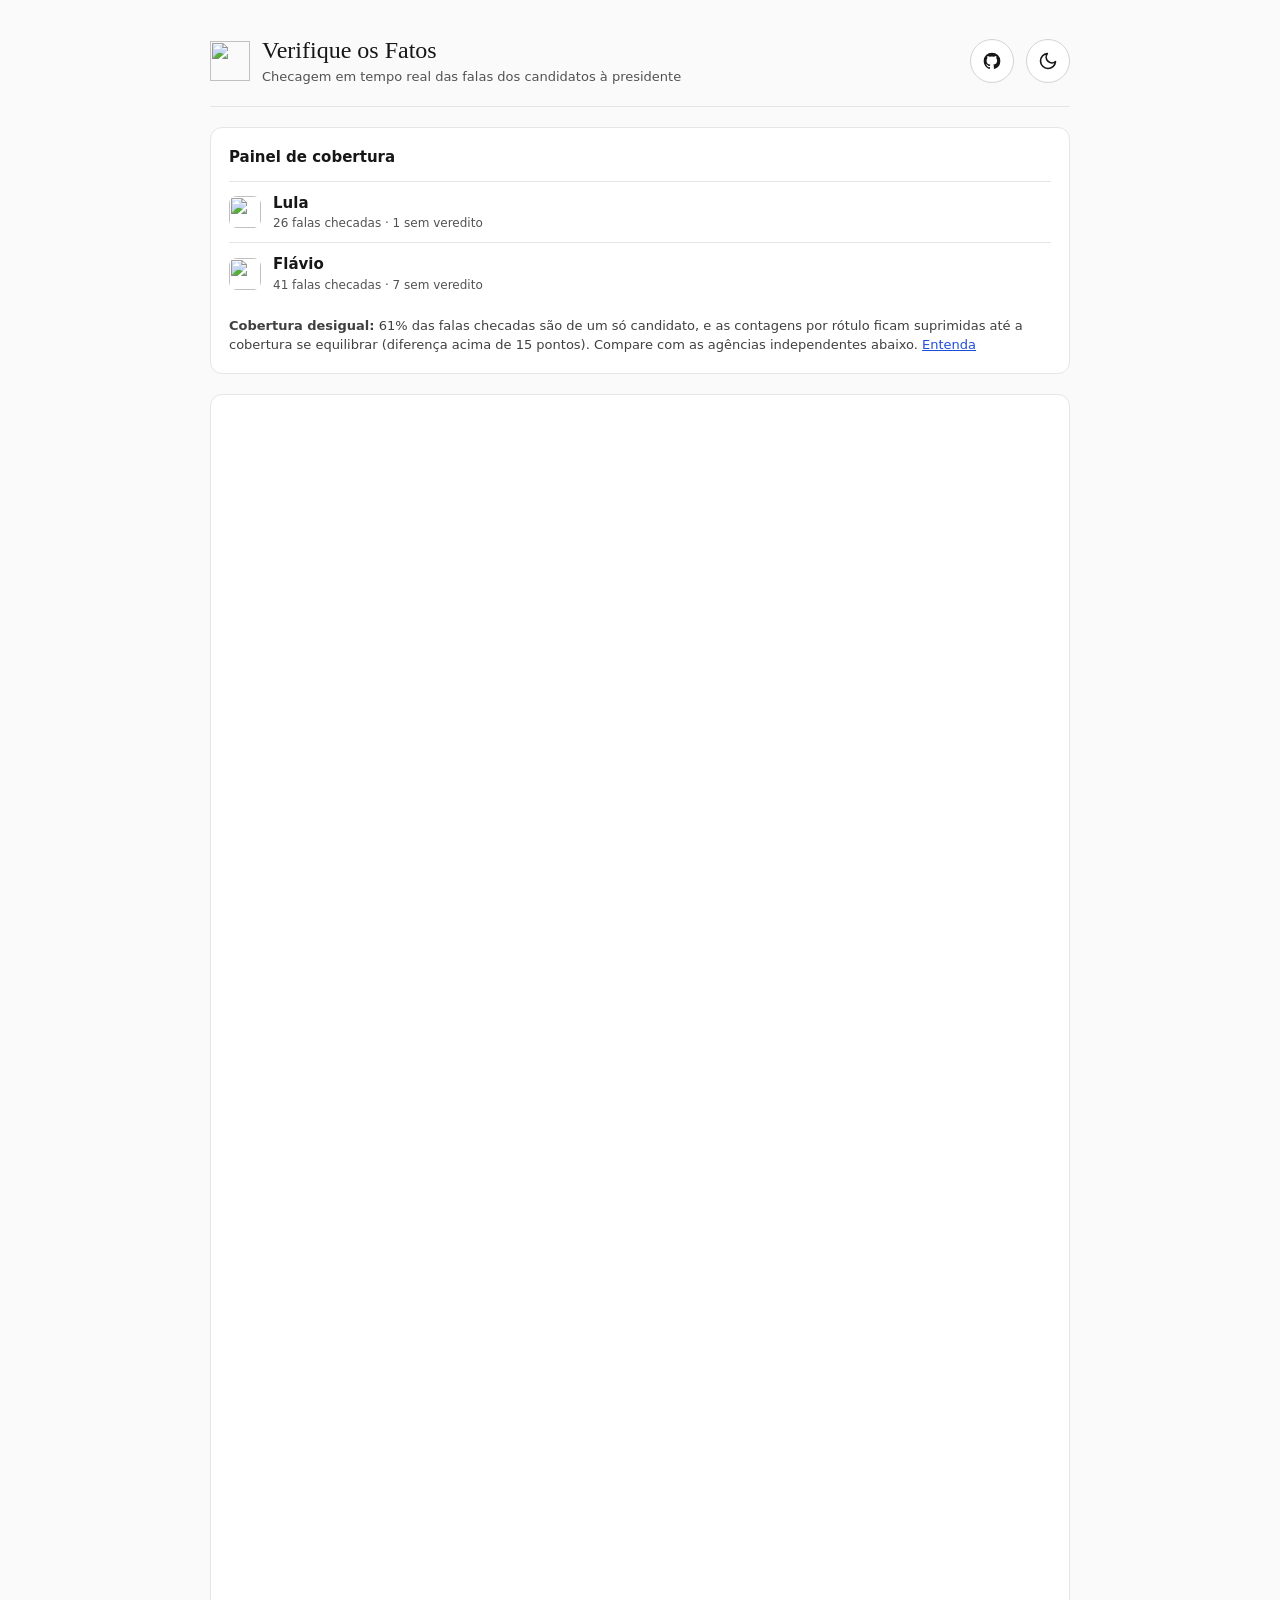
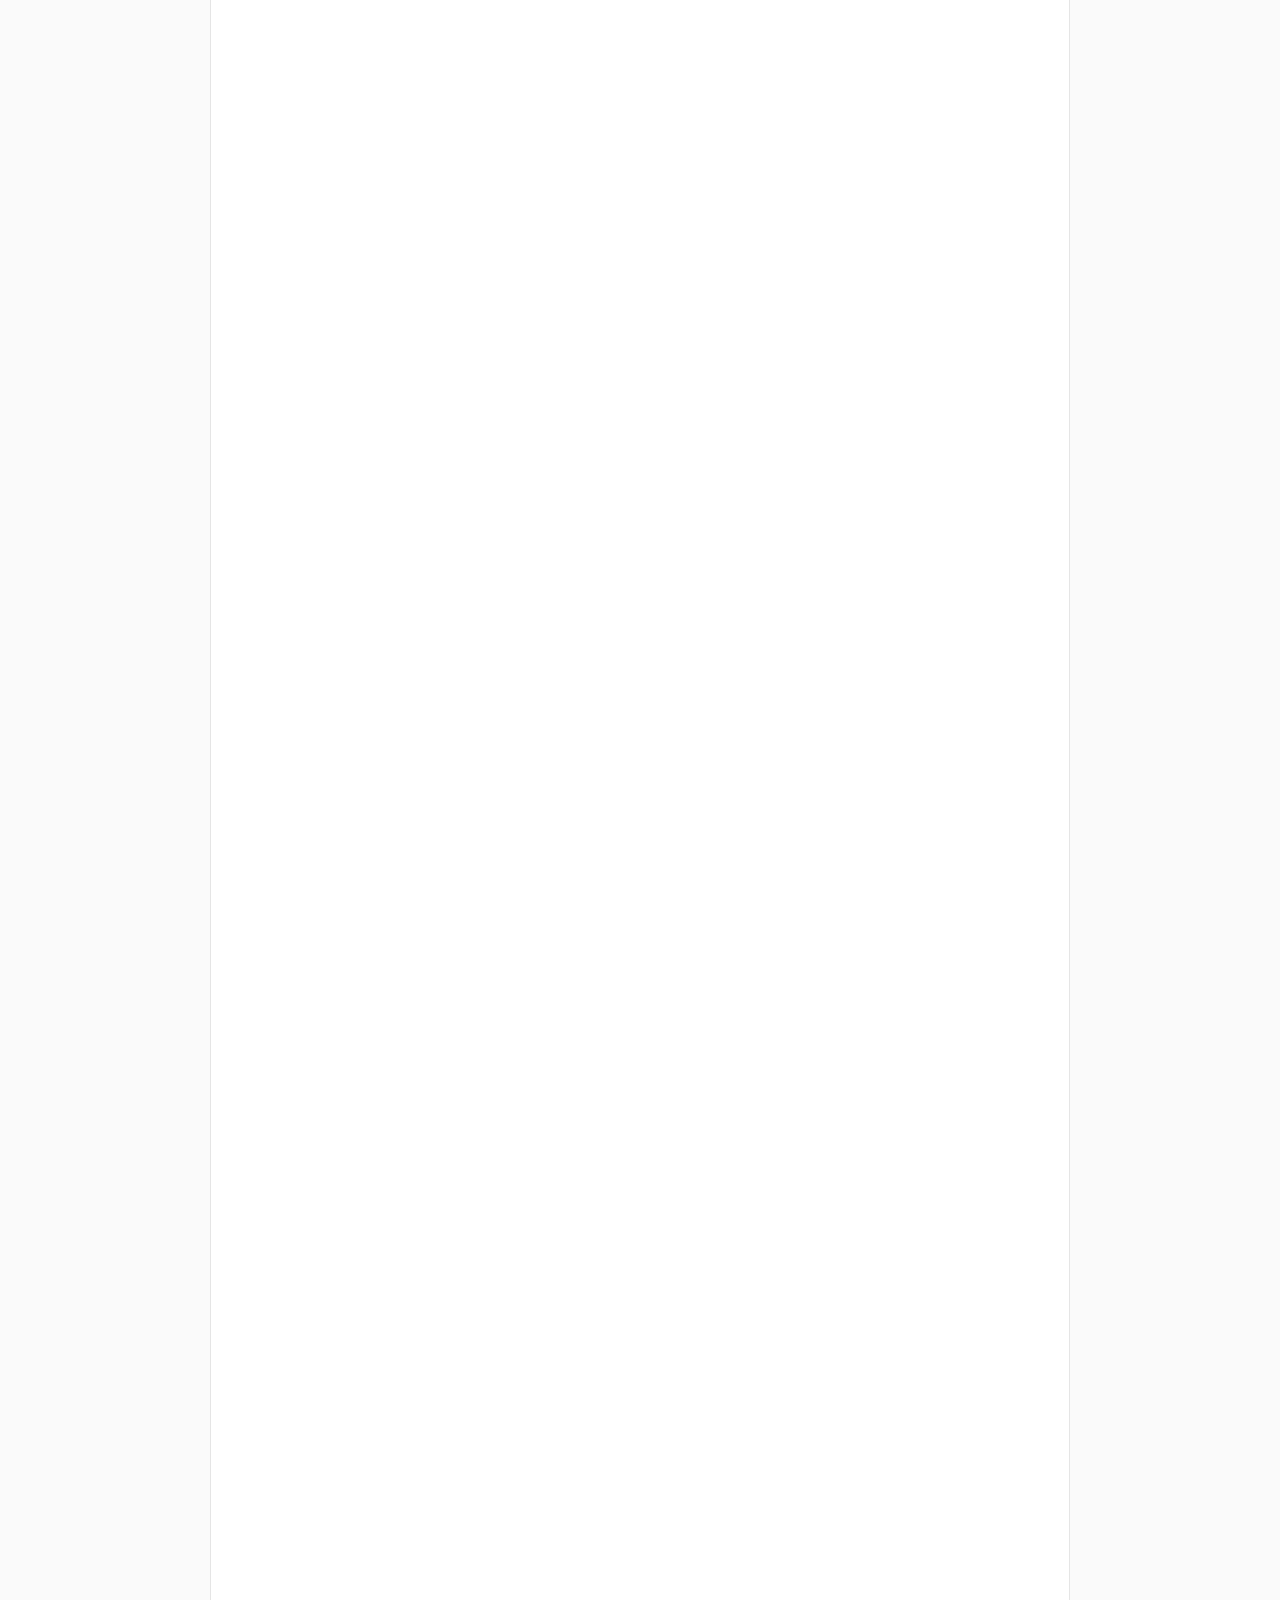
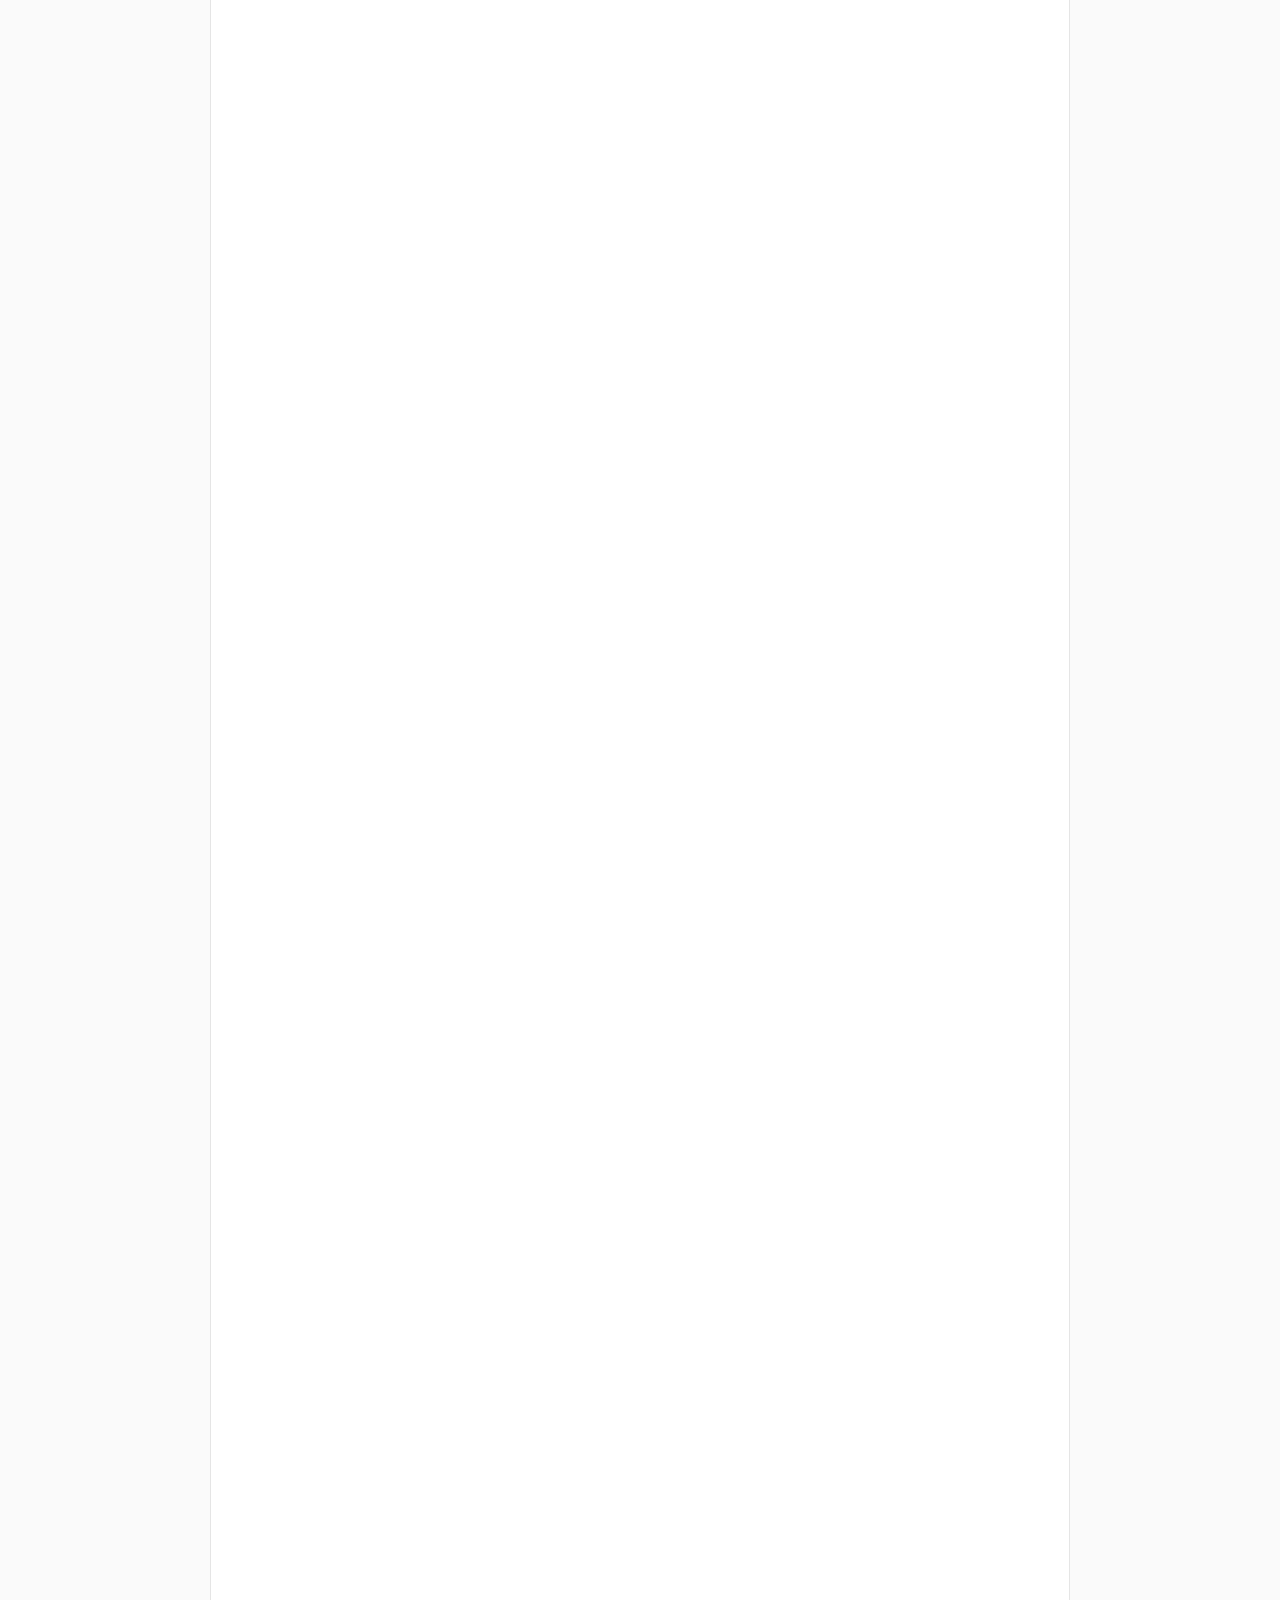
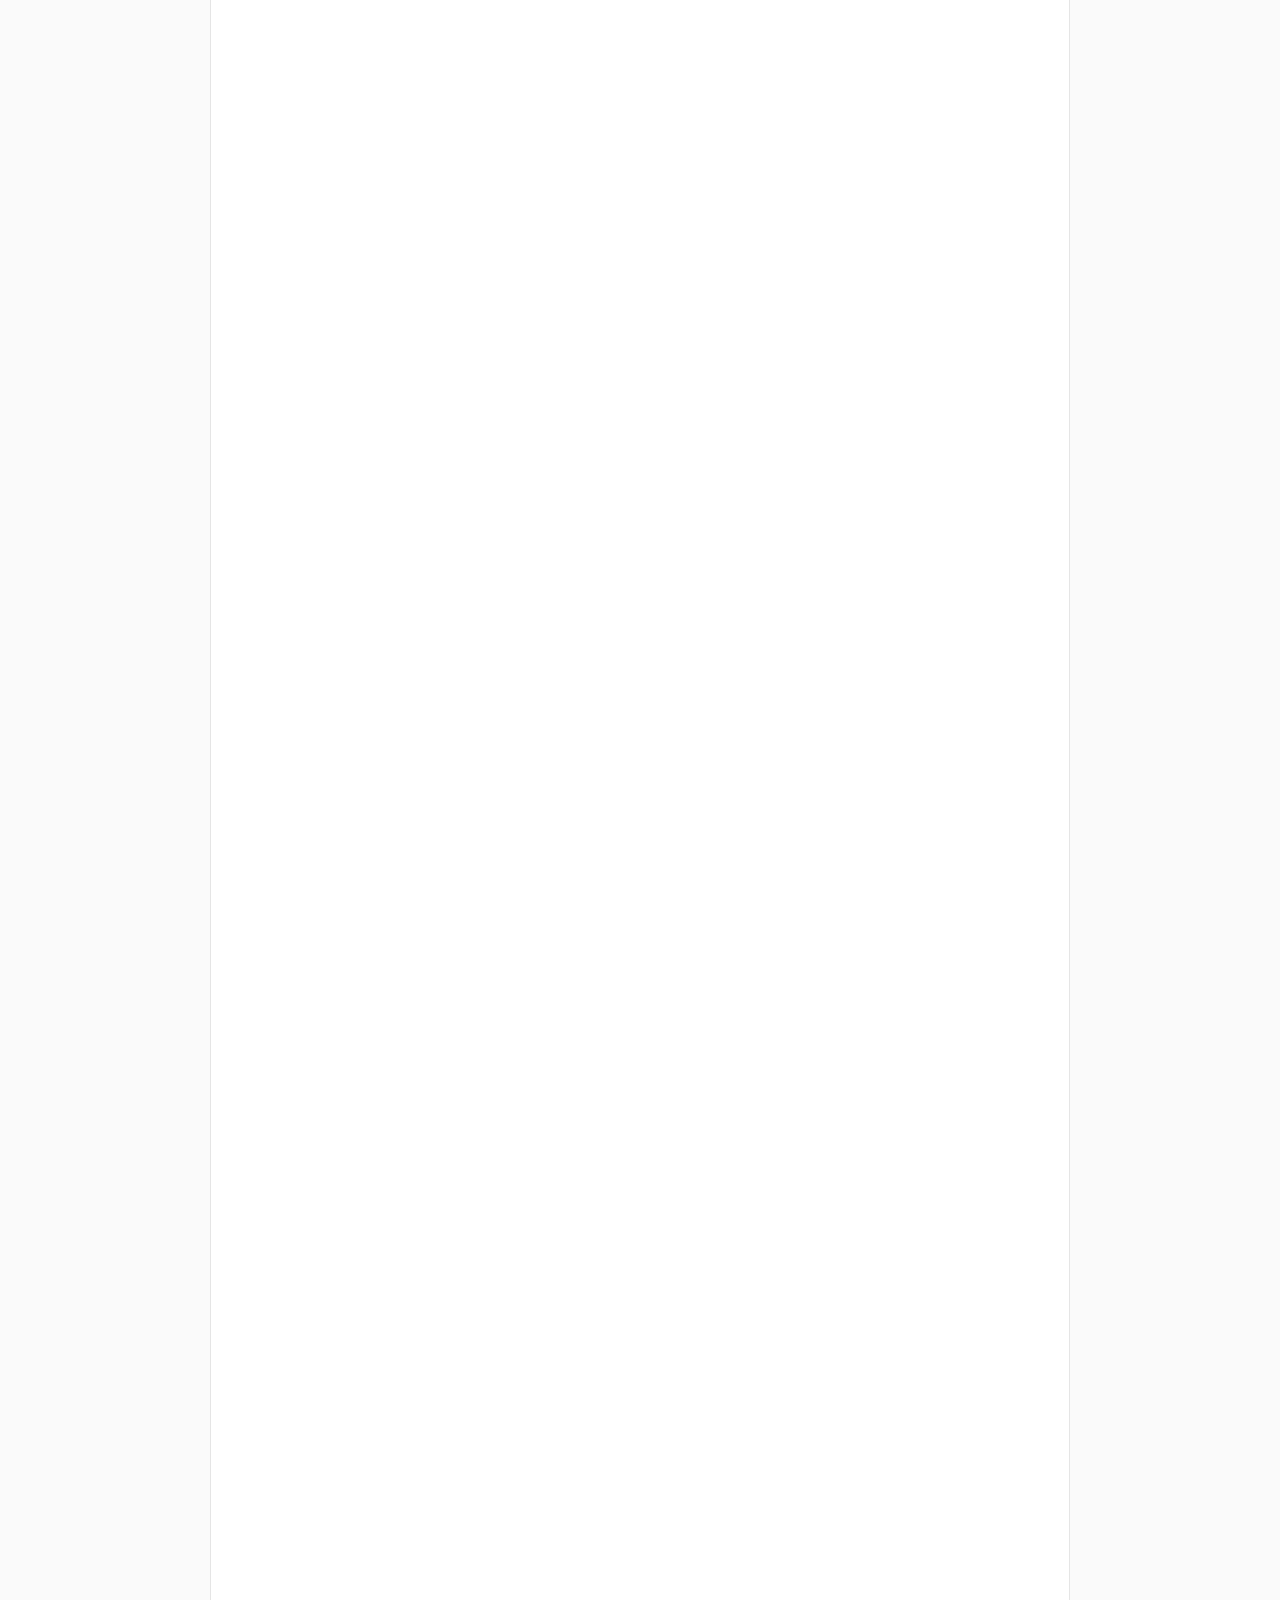
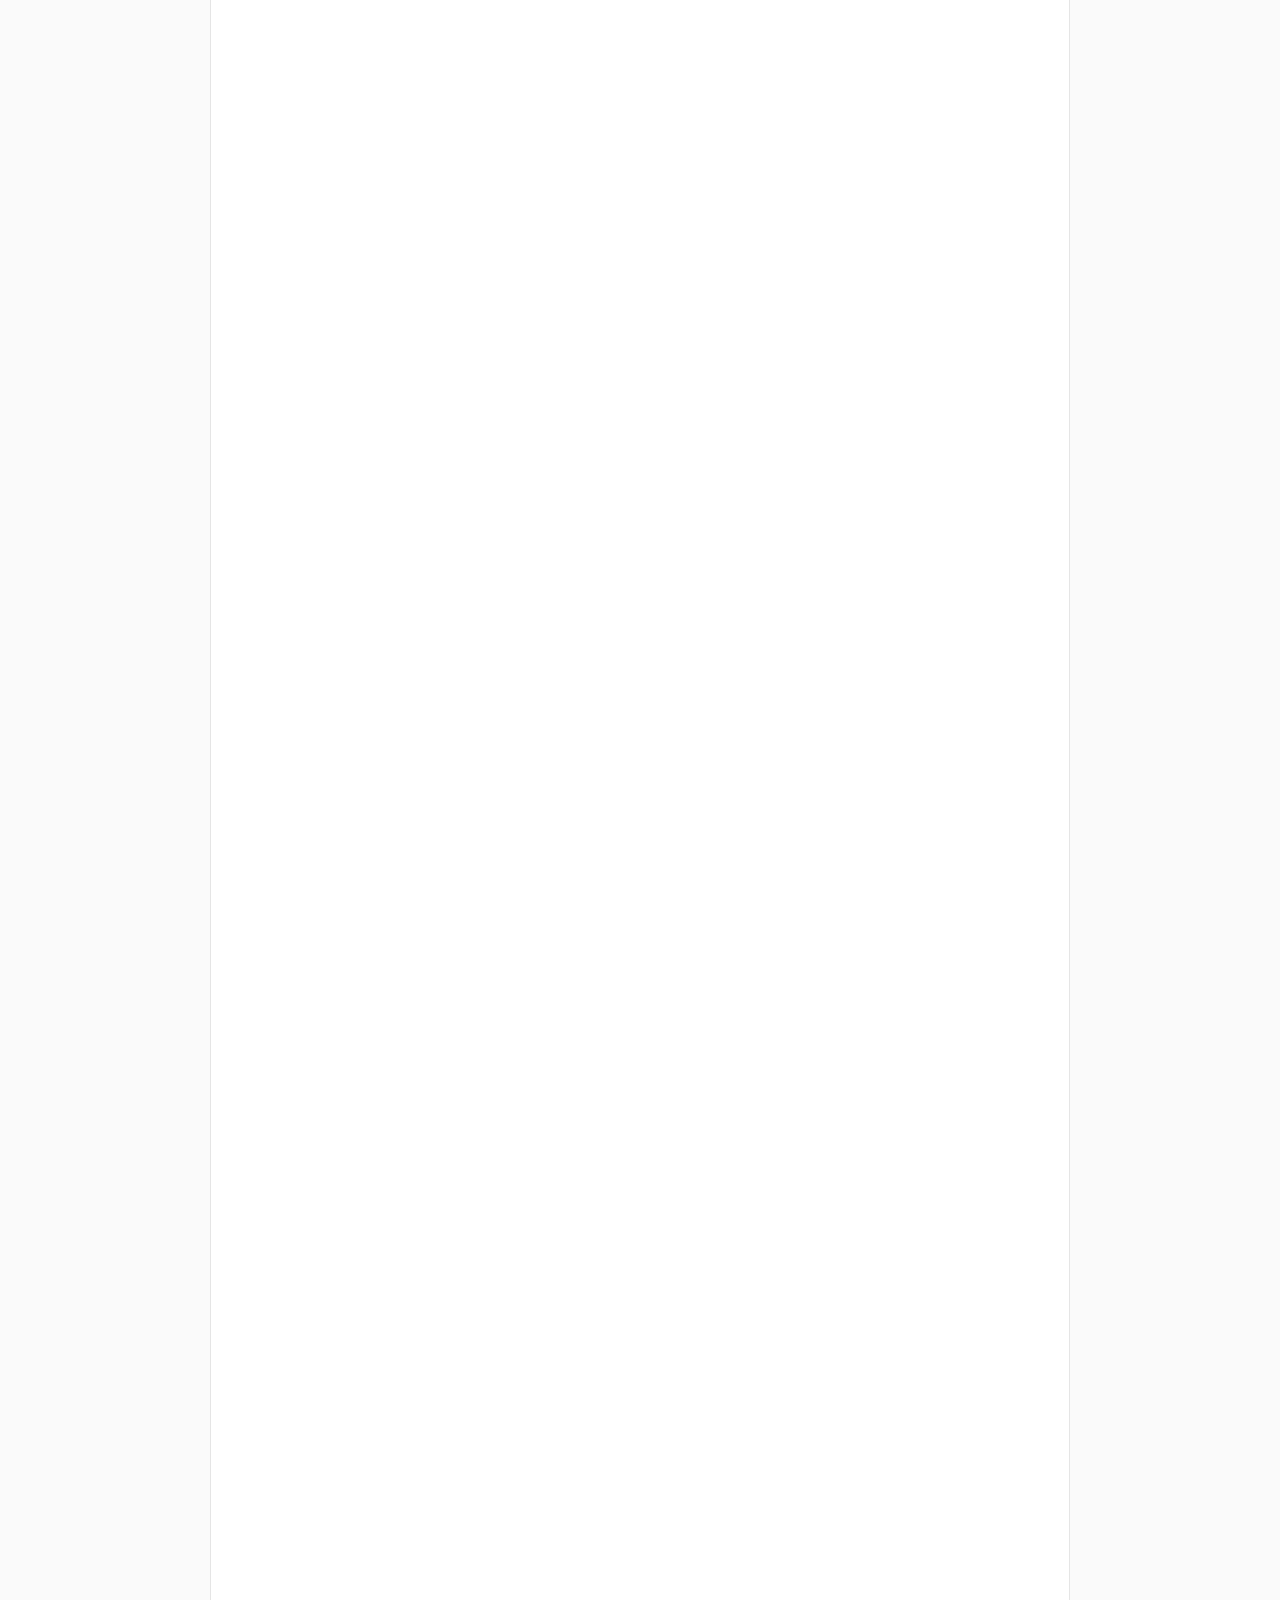
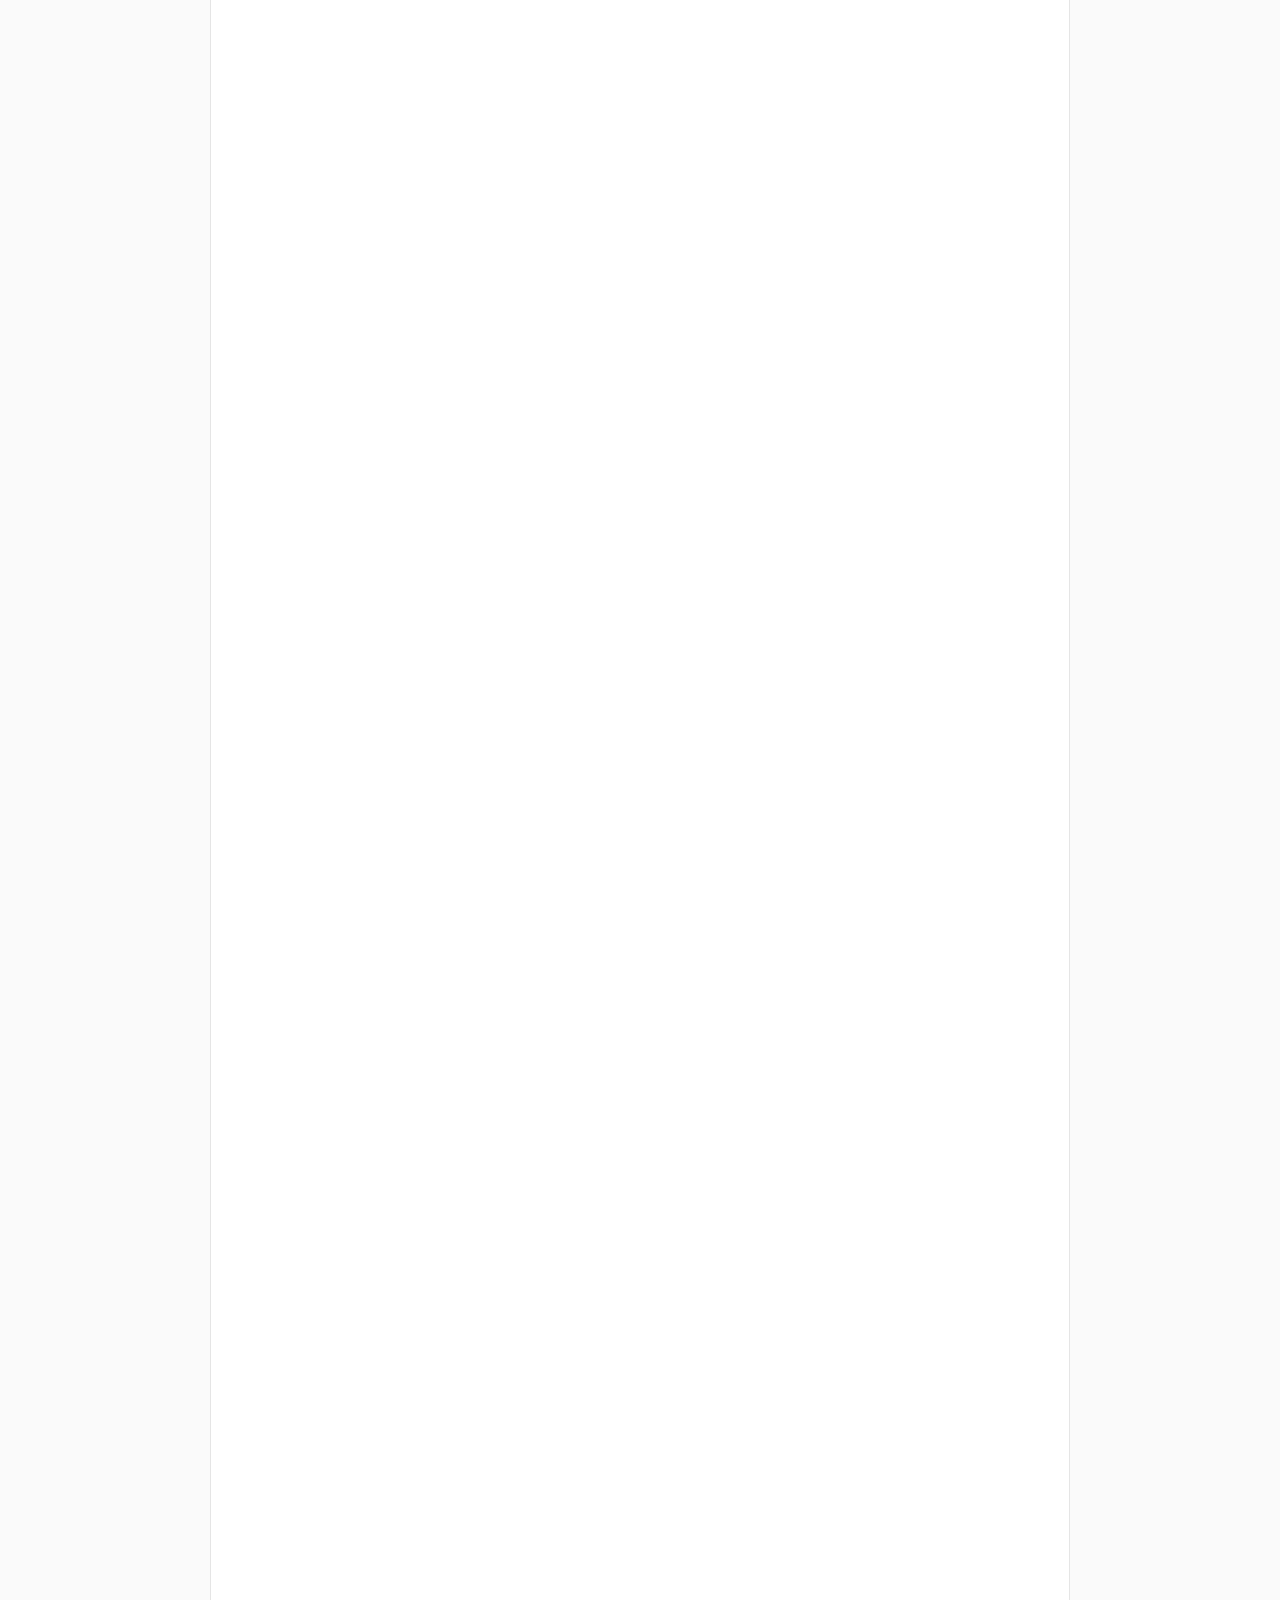
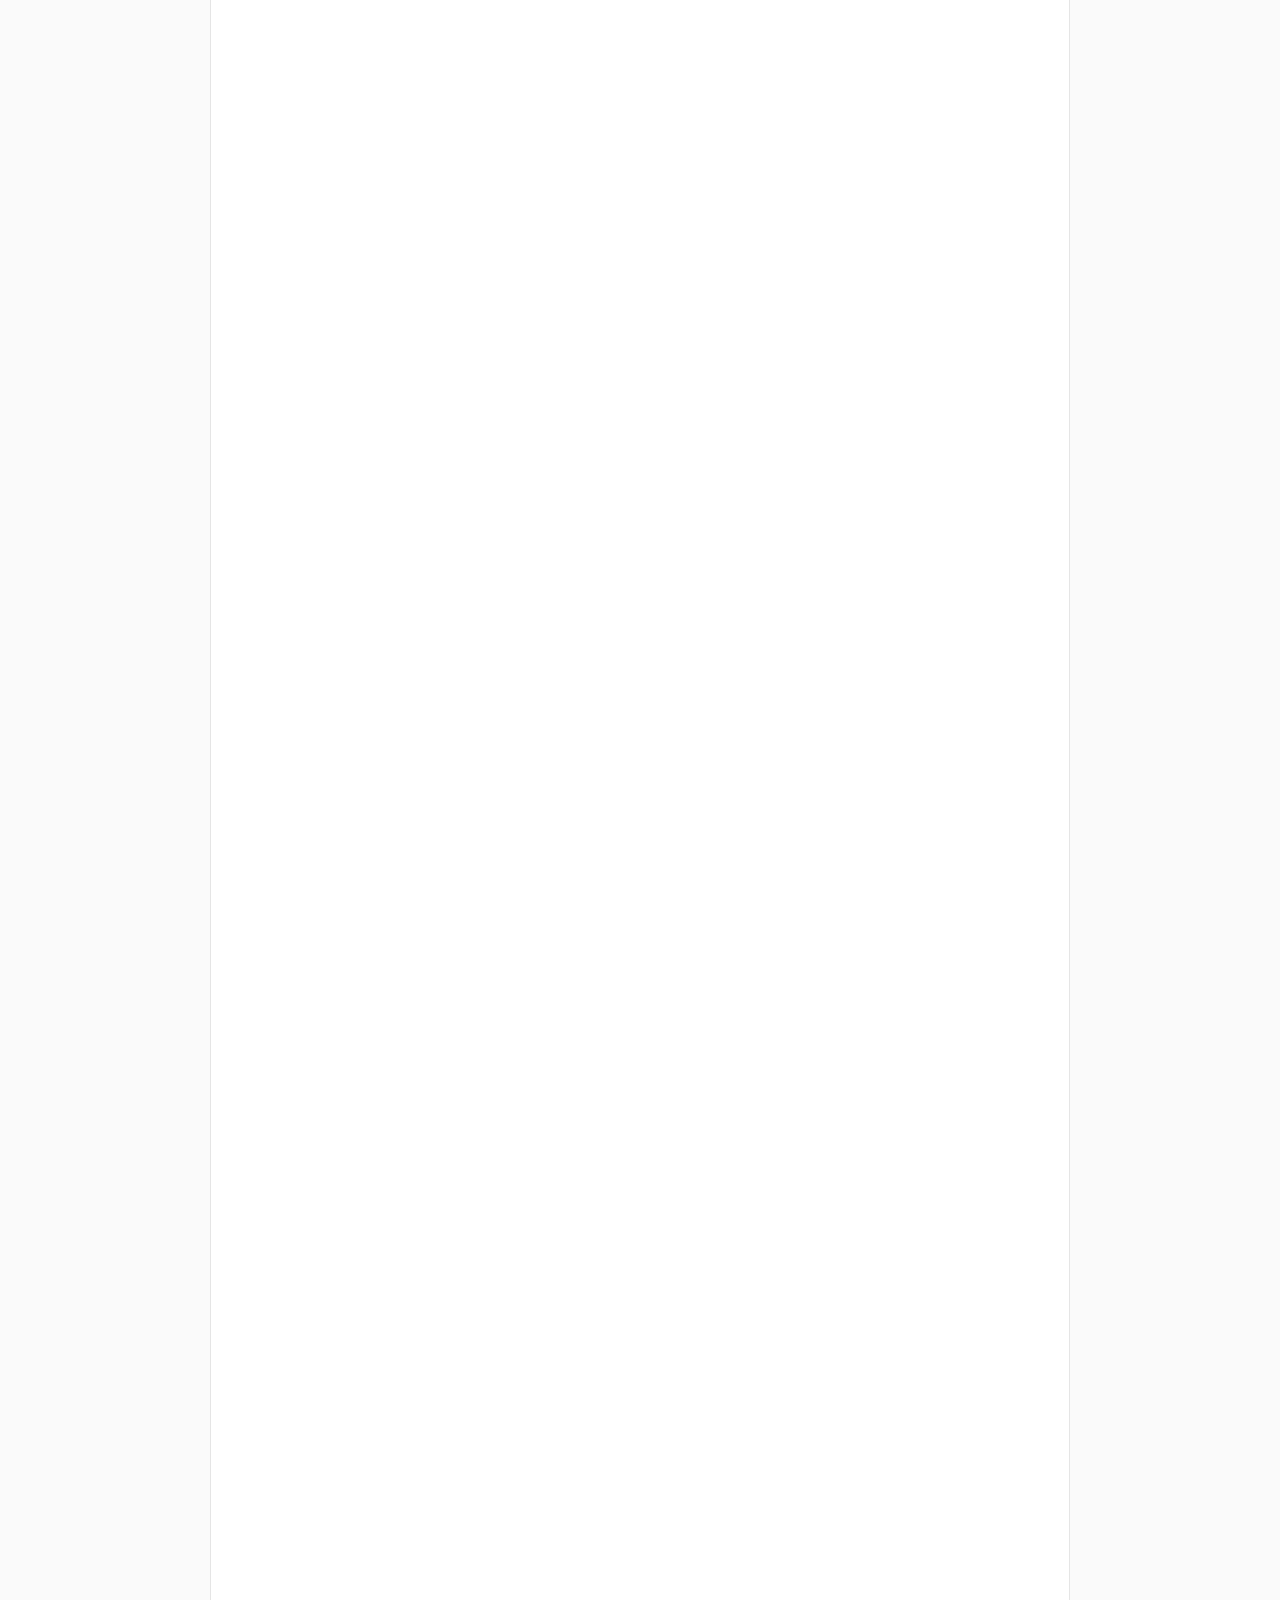
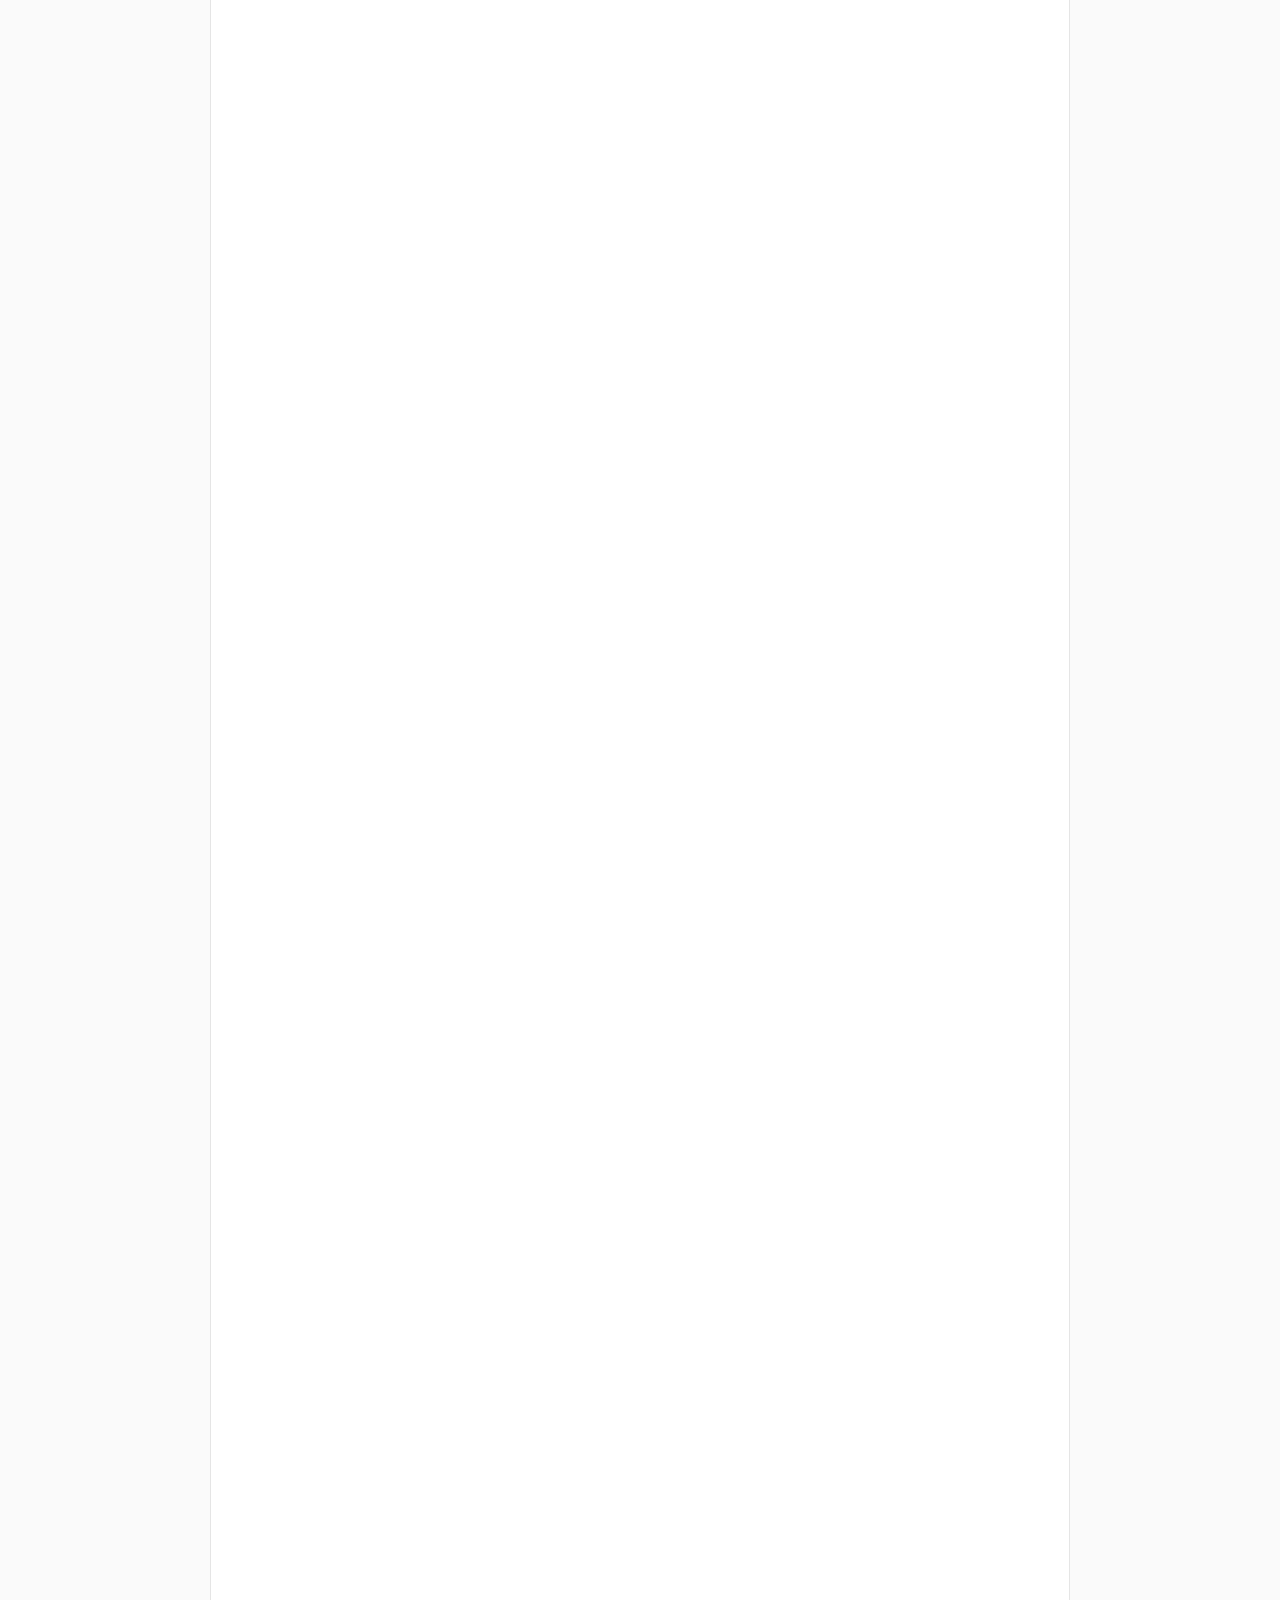
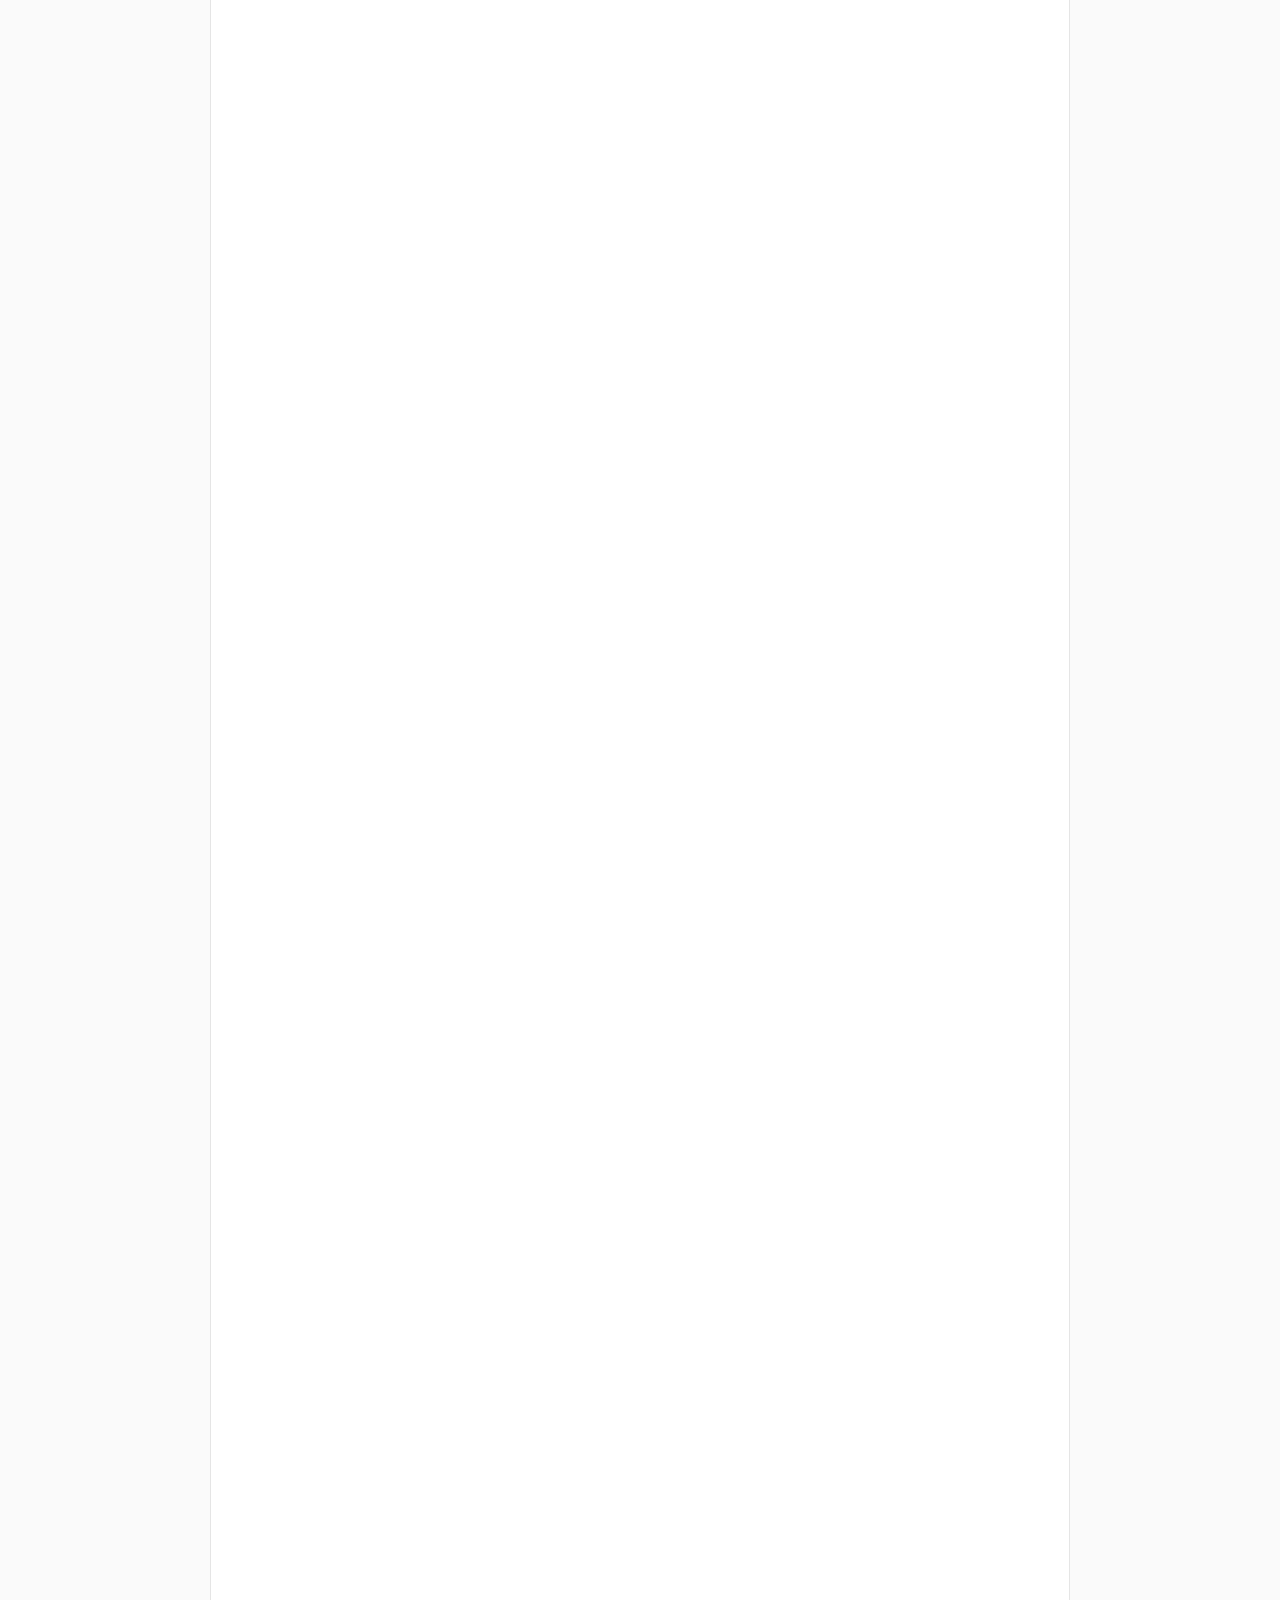
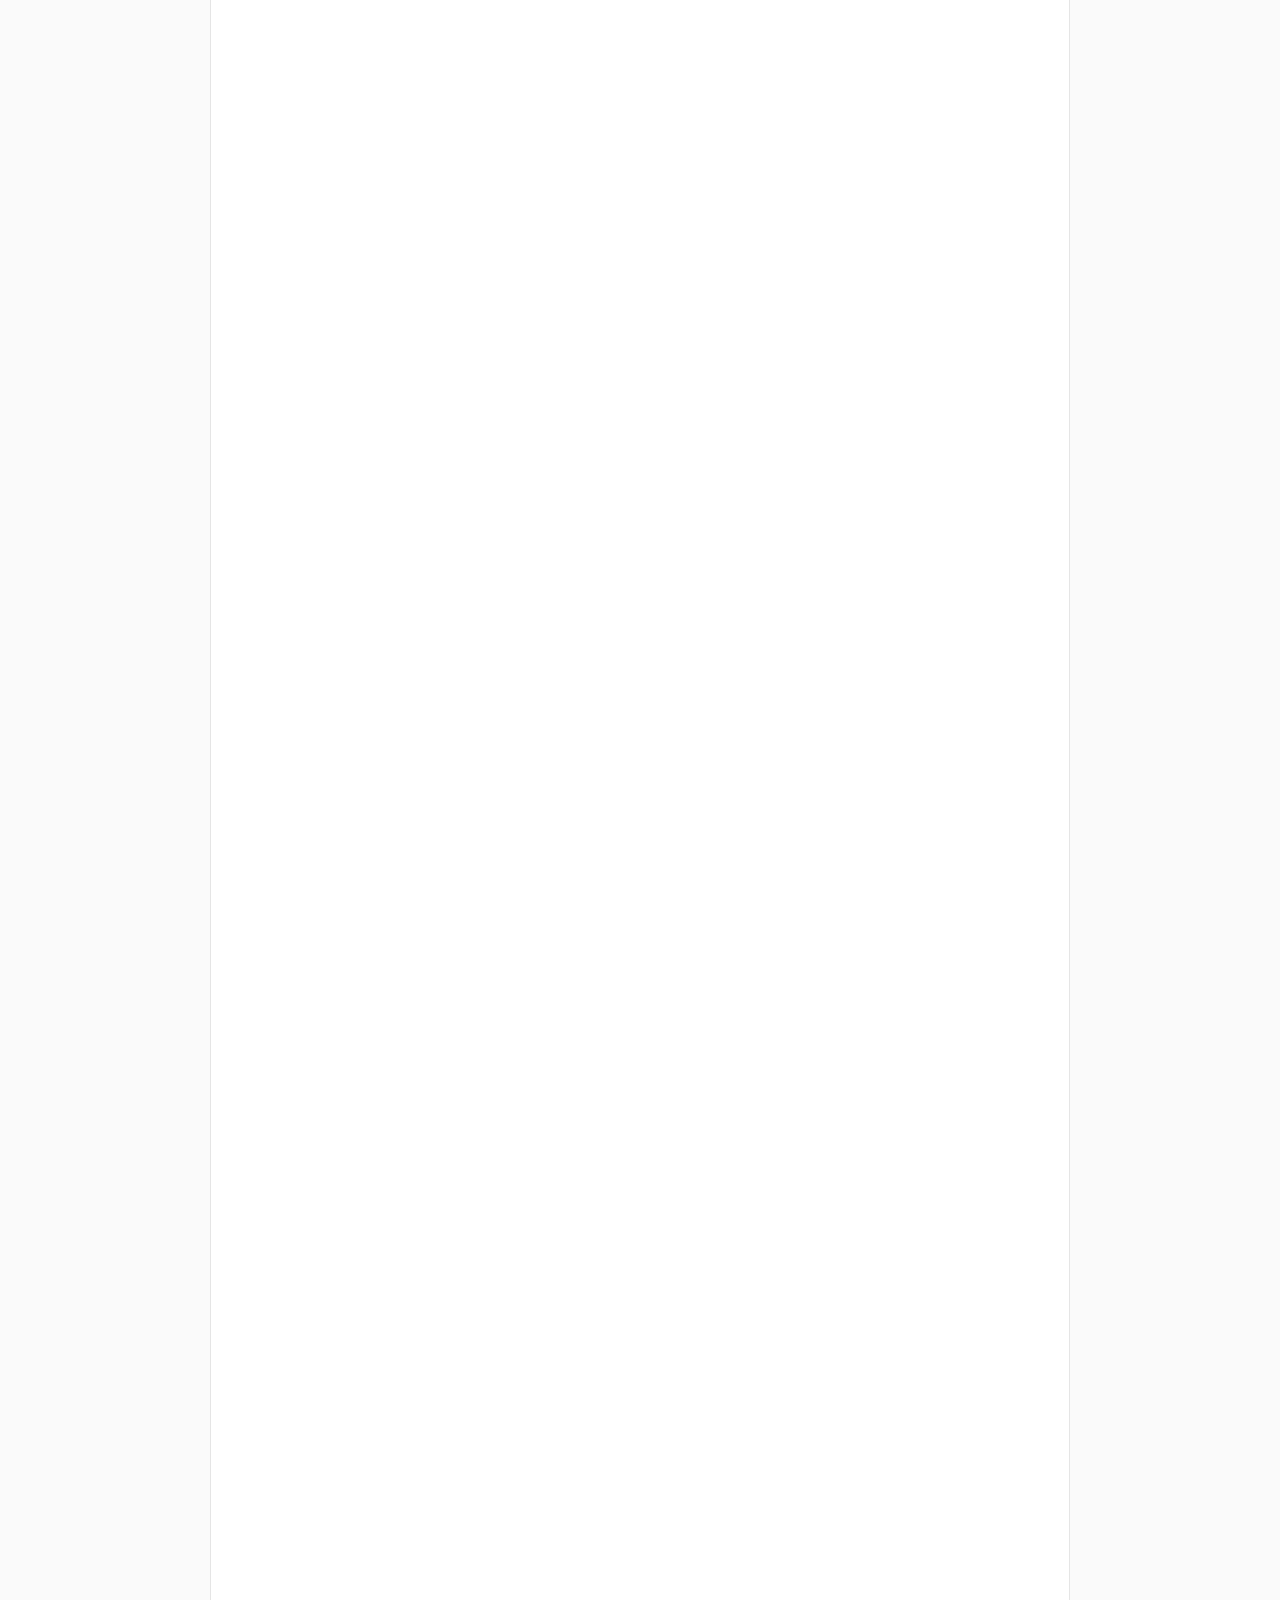
==== commit 216529df: "feat(checagens): 75 falas reclassificadas pela metodologia, com fontes e outras agências Reescreve a" ====
--- a/index.html
+++ b/index.html
@@ -263,14 +263,15 @@
     }
 
     // Optional "h" (time of the statement), "a" (topic), "chk" (who checked and reviewed) and "ia"
-    // (drafted with AI, then reviewed), shown on top of the card
+    // (drafted with AI), shown on top of the card. An AI draft only counts as reviewed when "chk"
+    // names who reviewed it (methodology, rule 5); until then the card says the review is pending
     function createMetaHTML(item) {
       const parts = [];
       if (item.h) parts.push(`<time>${escapeHTML(item.h)}</time>`);
       if (item.a) parts.push(`<span>${escapeHTML(item.a)}</span>`);
       const chk = (Array.isArray(item.chk) ? item.chk : []).filter(x => typeof x === 'string' && x.trim());
       if (chk.length) parts.push(`<span class="chk">Checagem e revisão: ${escapeHTML(chk.join(', '))}</span>`);
-      if (item.ia === true) parts.push(`<span class="chk">Rascunho com IA, revisado por pessoas</span>`);
+      if (item.ia === true) parts.push(`<span class="chk">${chk.length ? 'Rascunho com IA, revisado por pessoas' : 'Rascunho com IA · revisão humana pendente'}</span>`);
       return parts.length ? `<div class="meta">${parts.join(' ')}</div>` : '';
     }
 
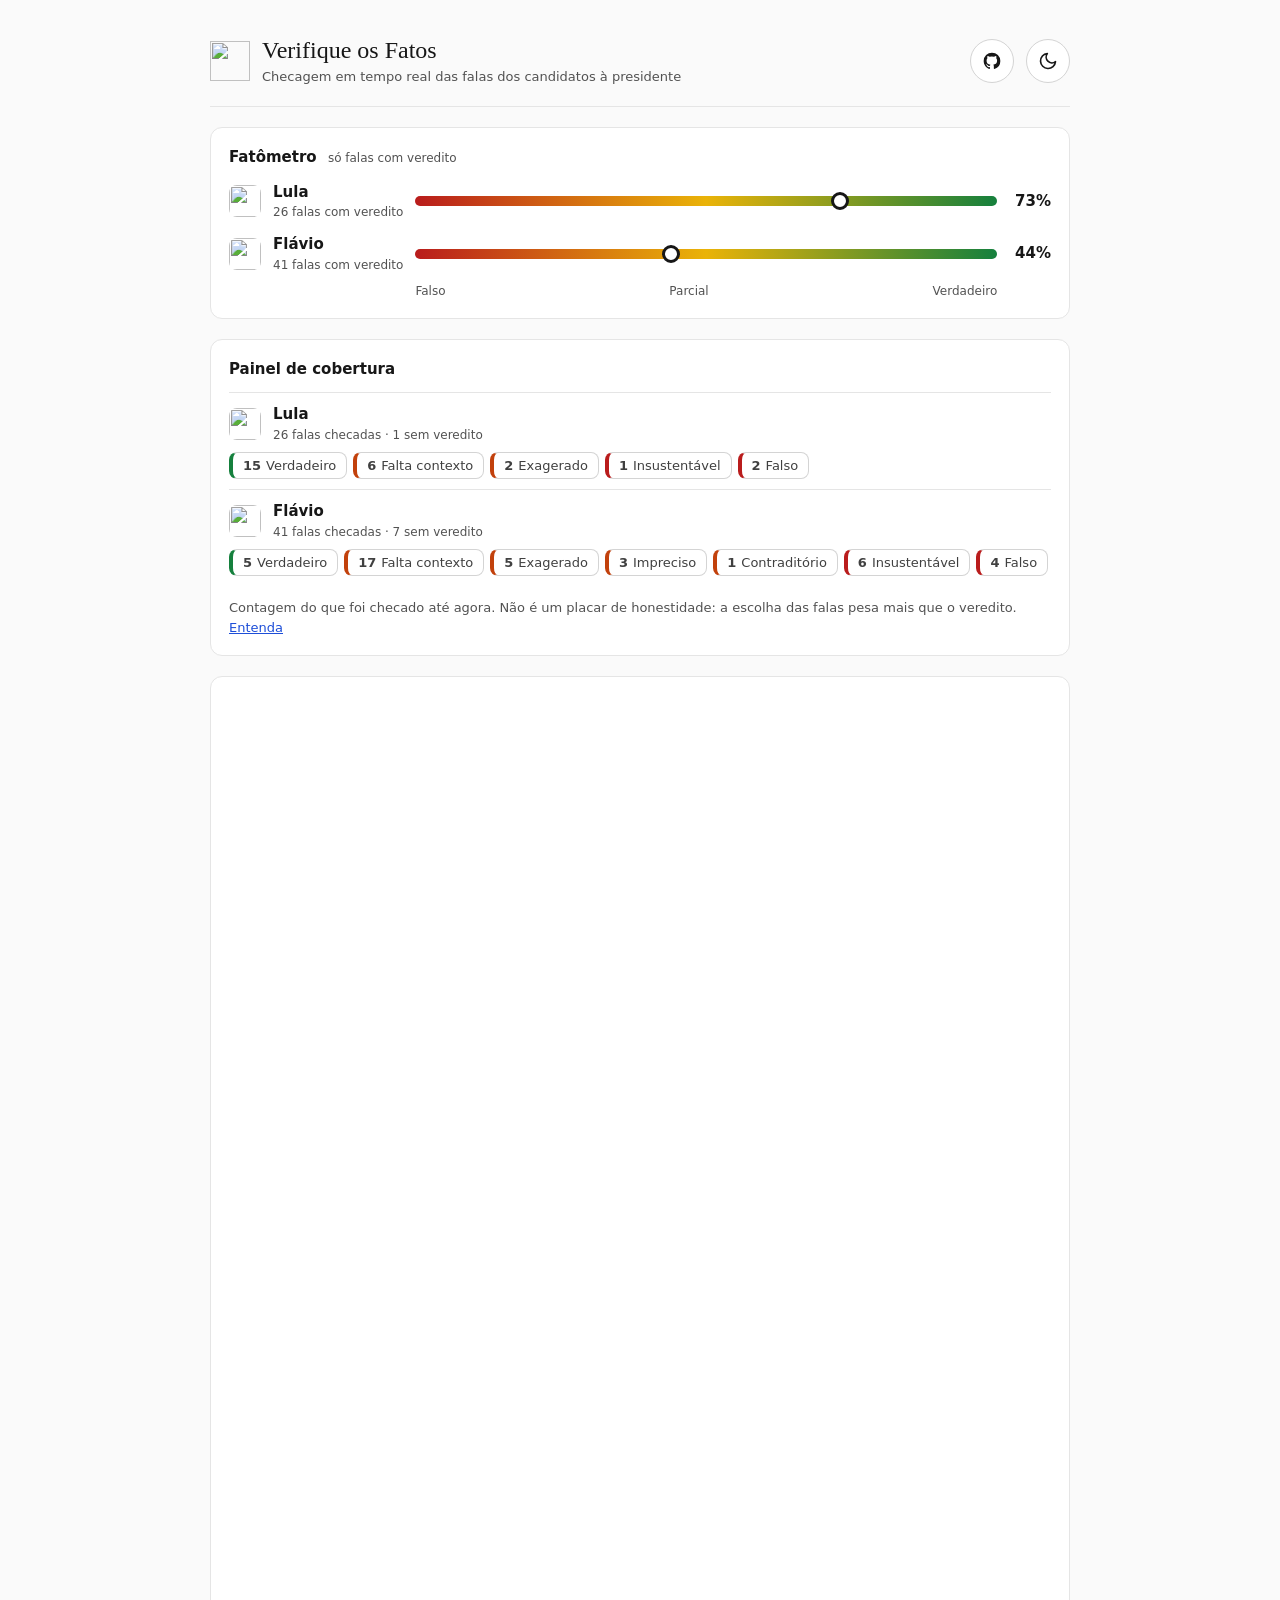
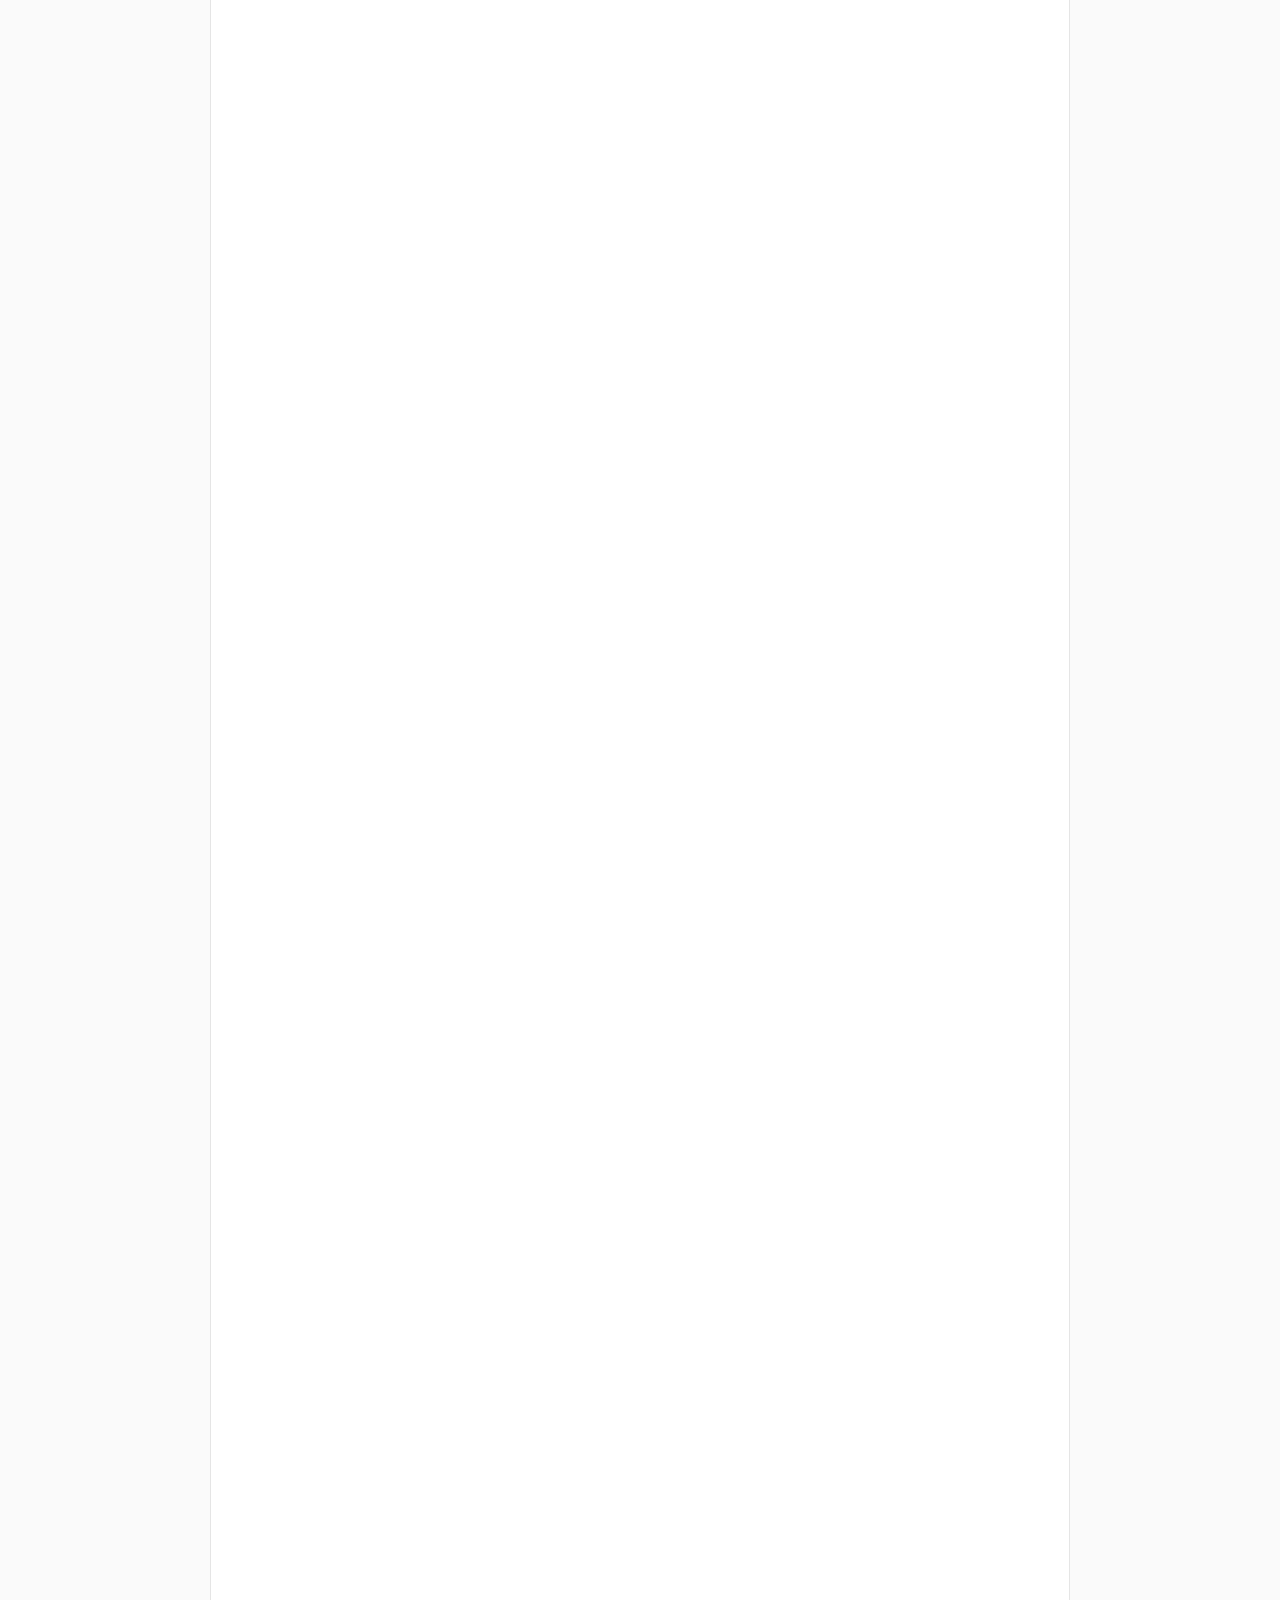
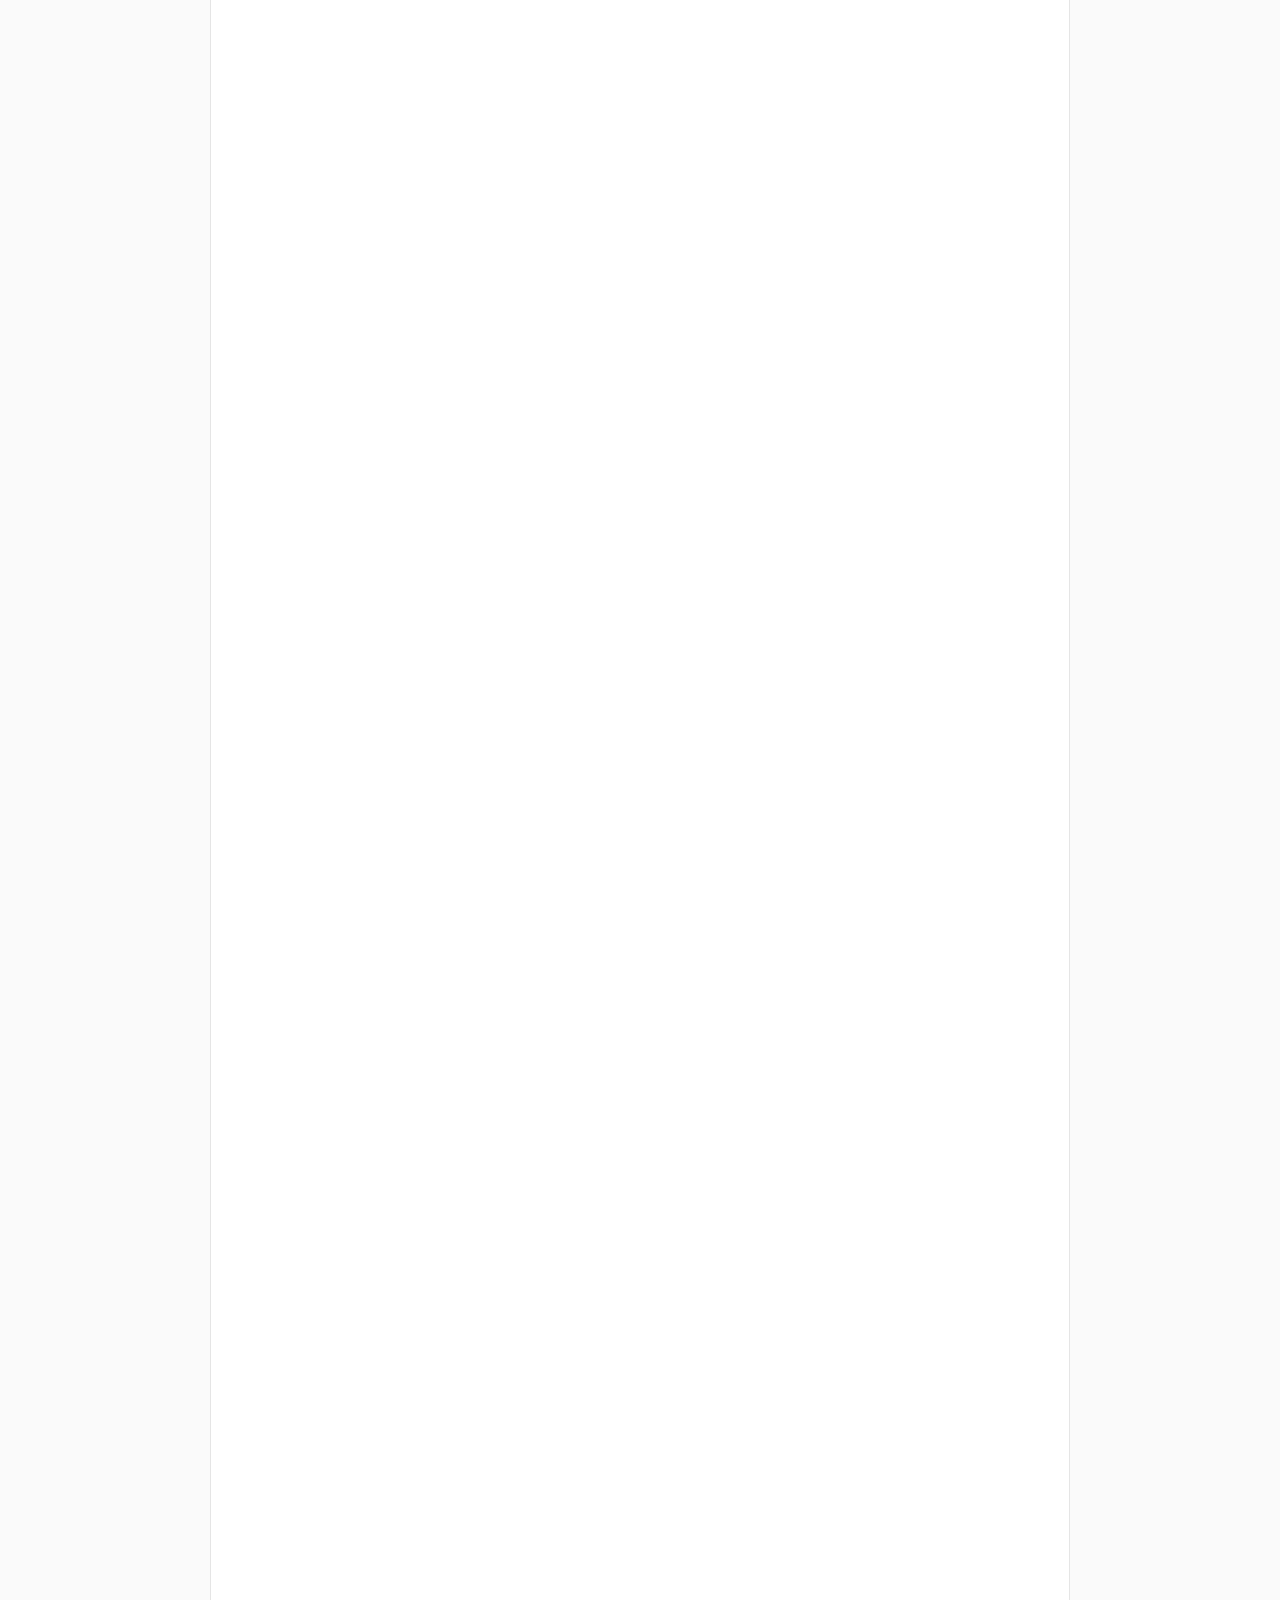
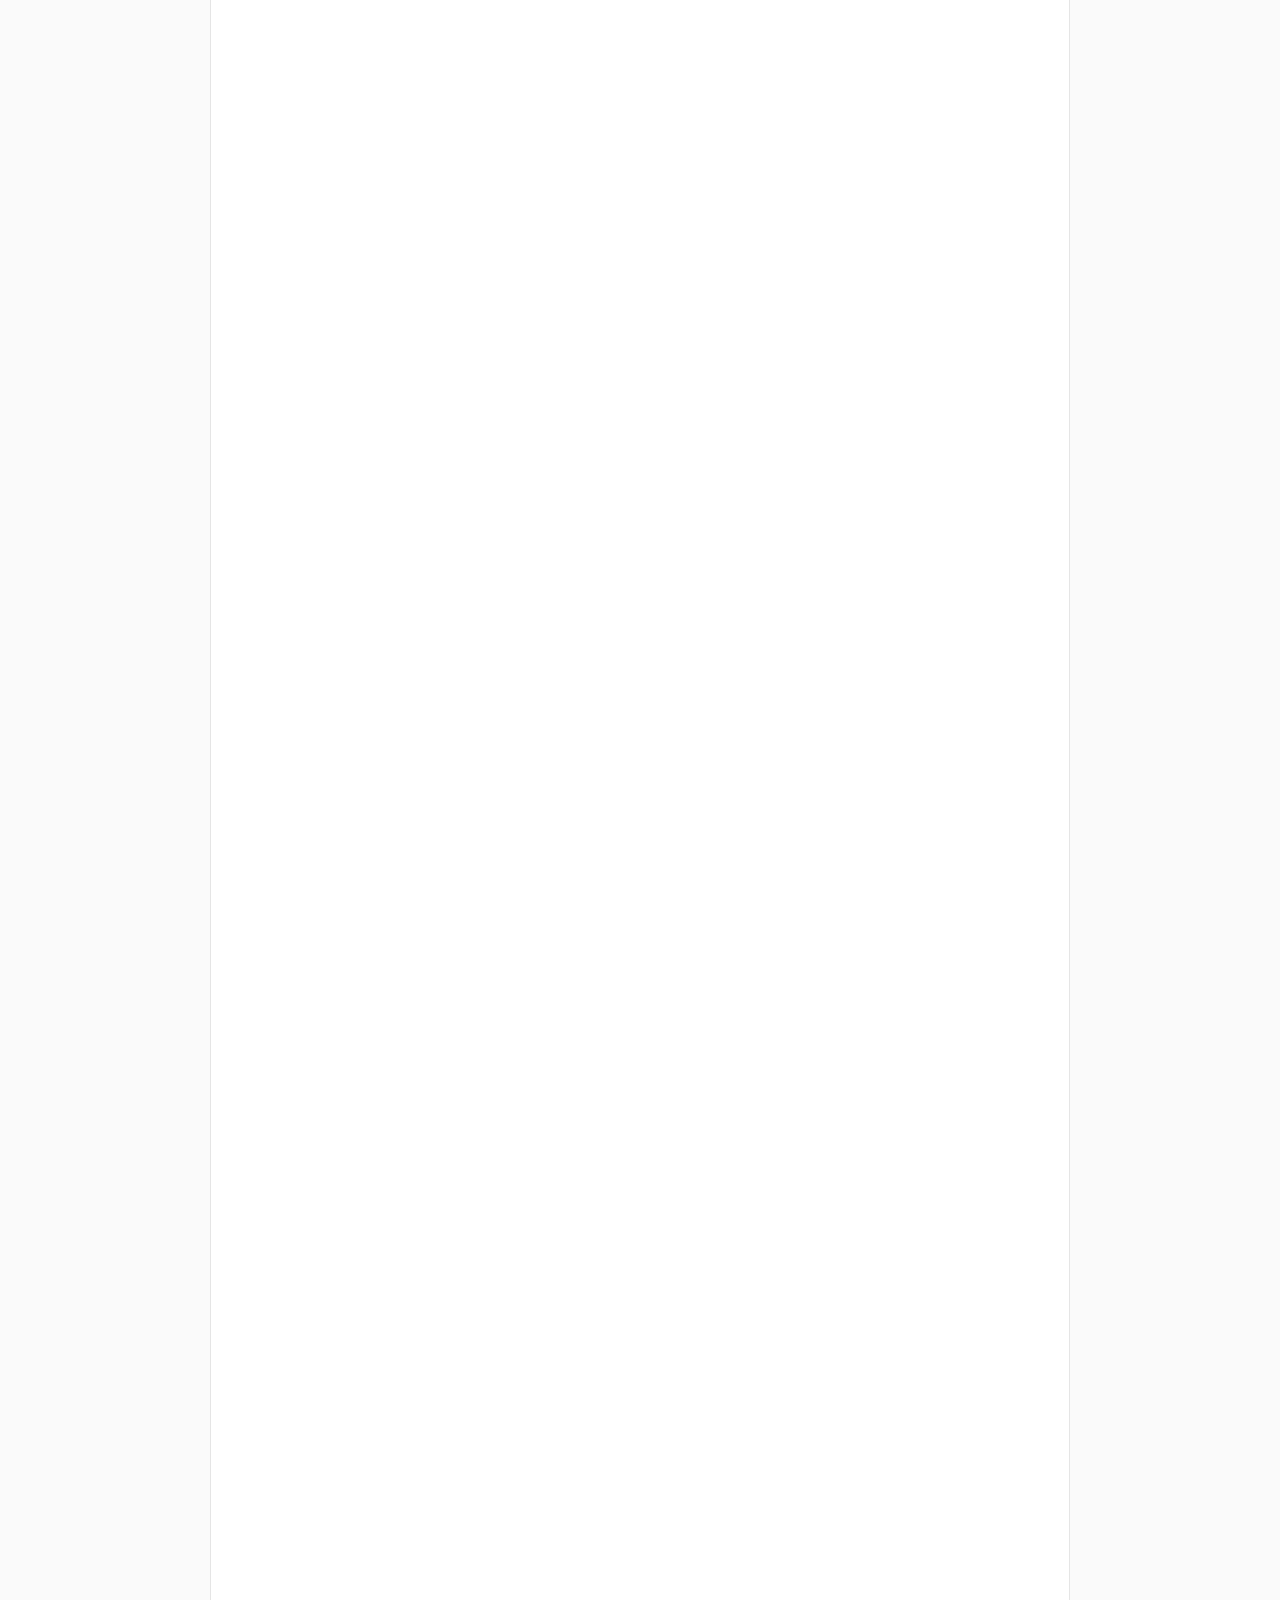
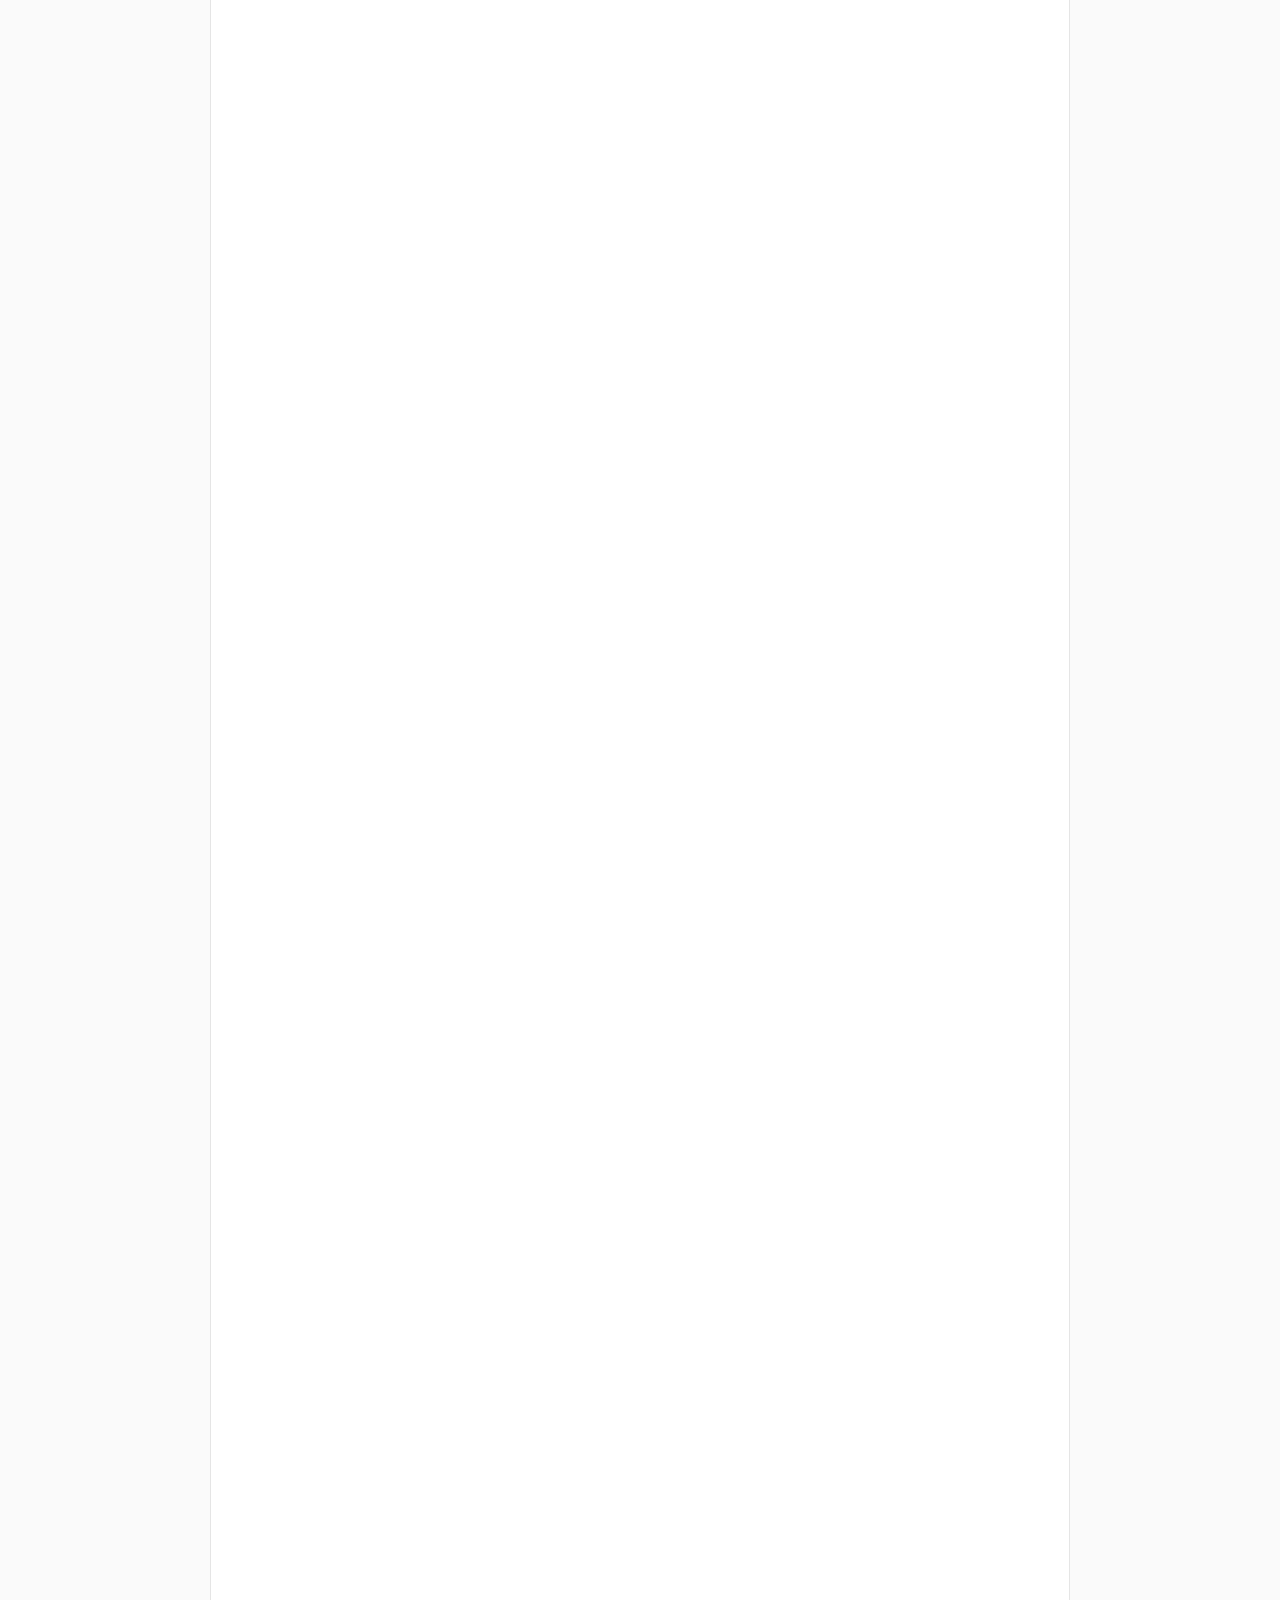
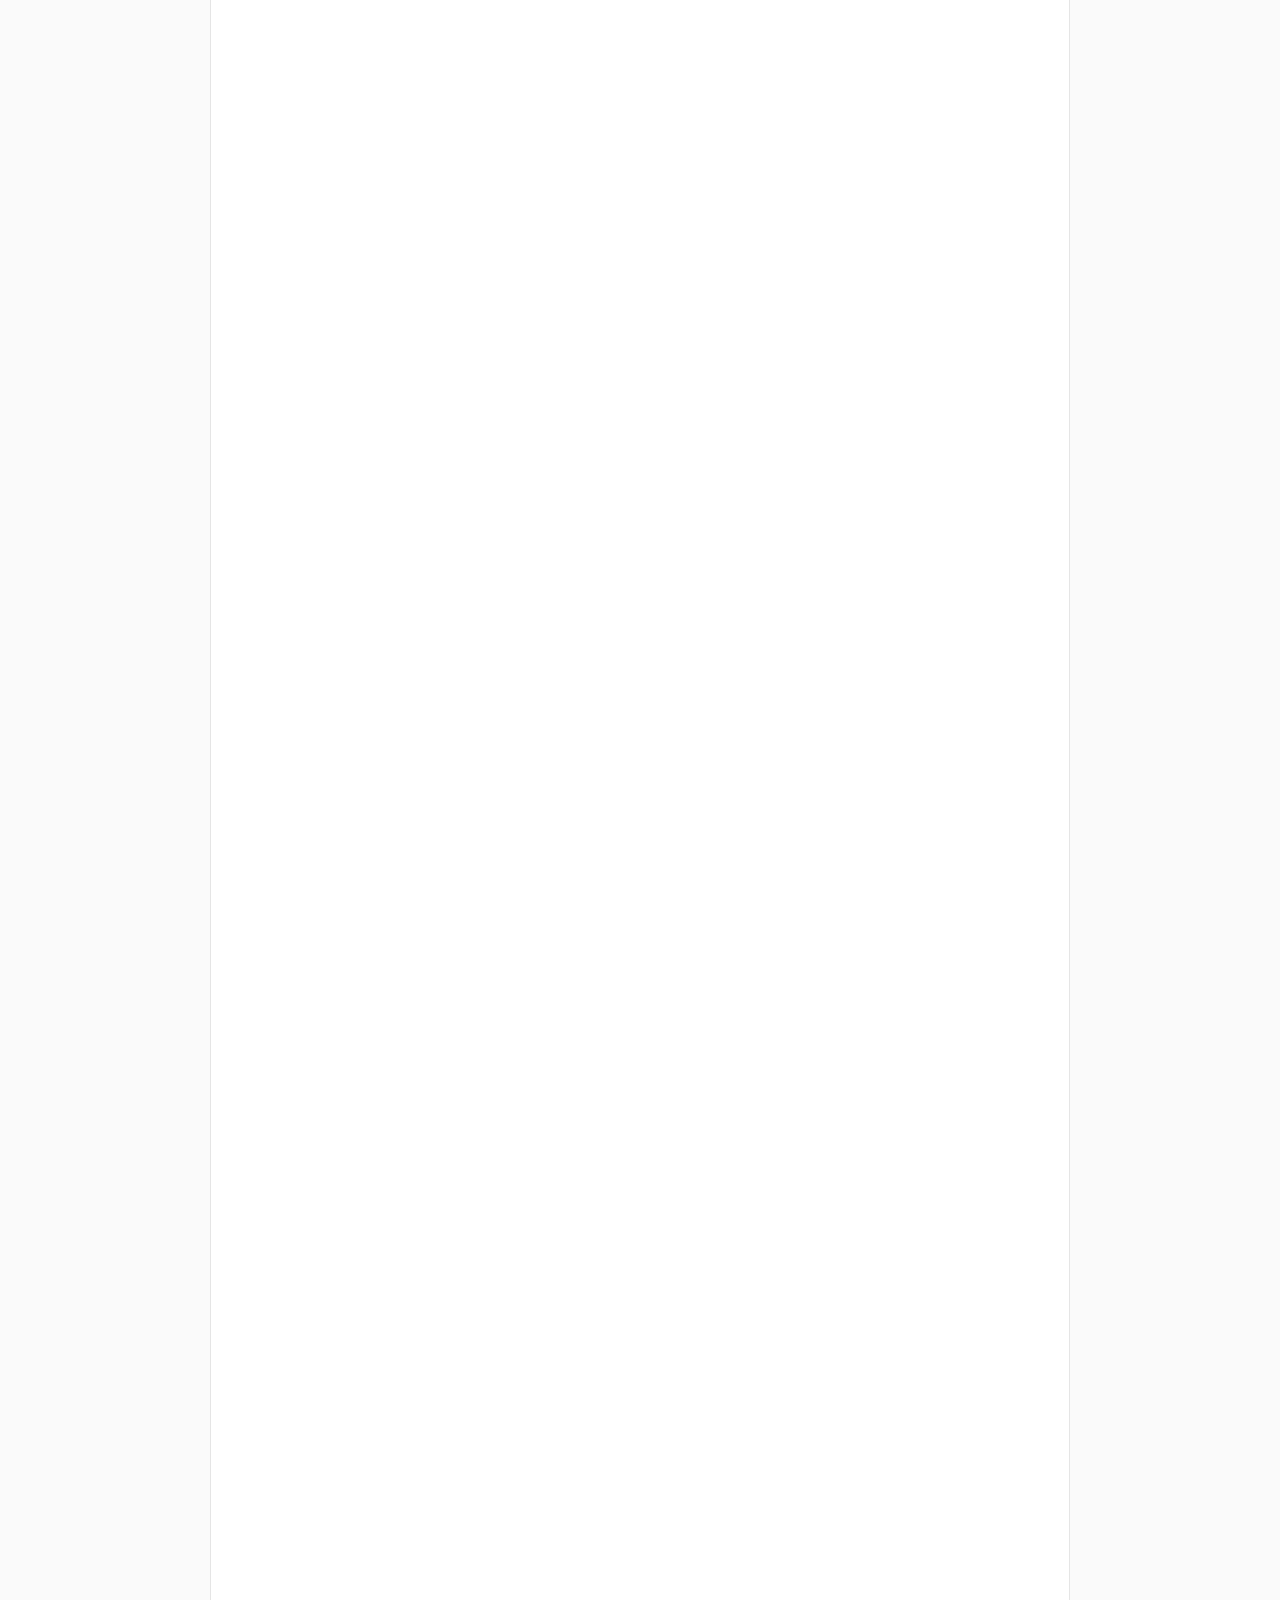
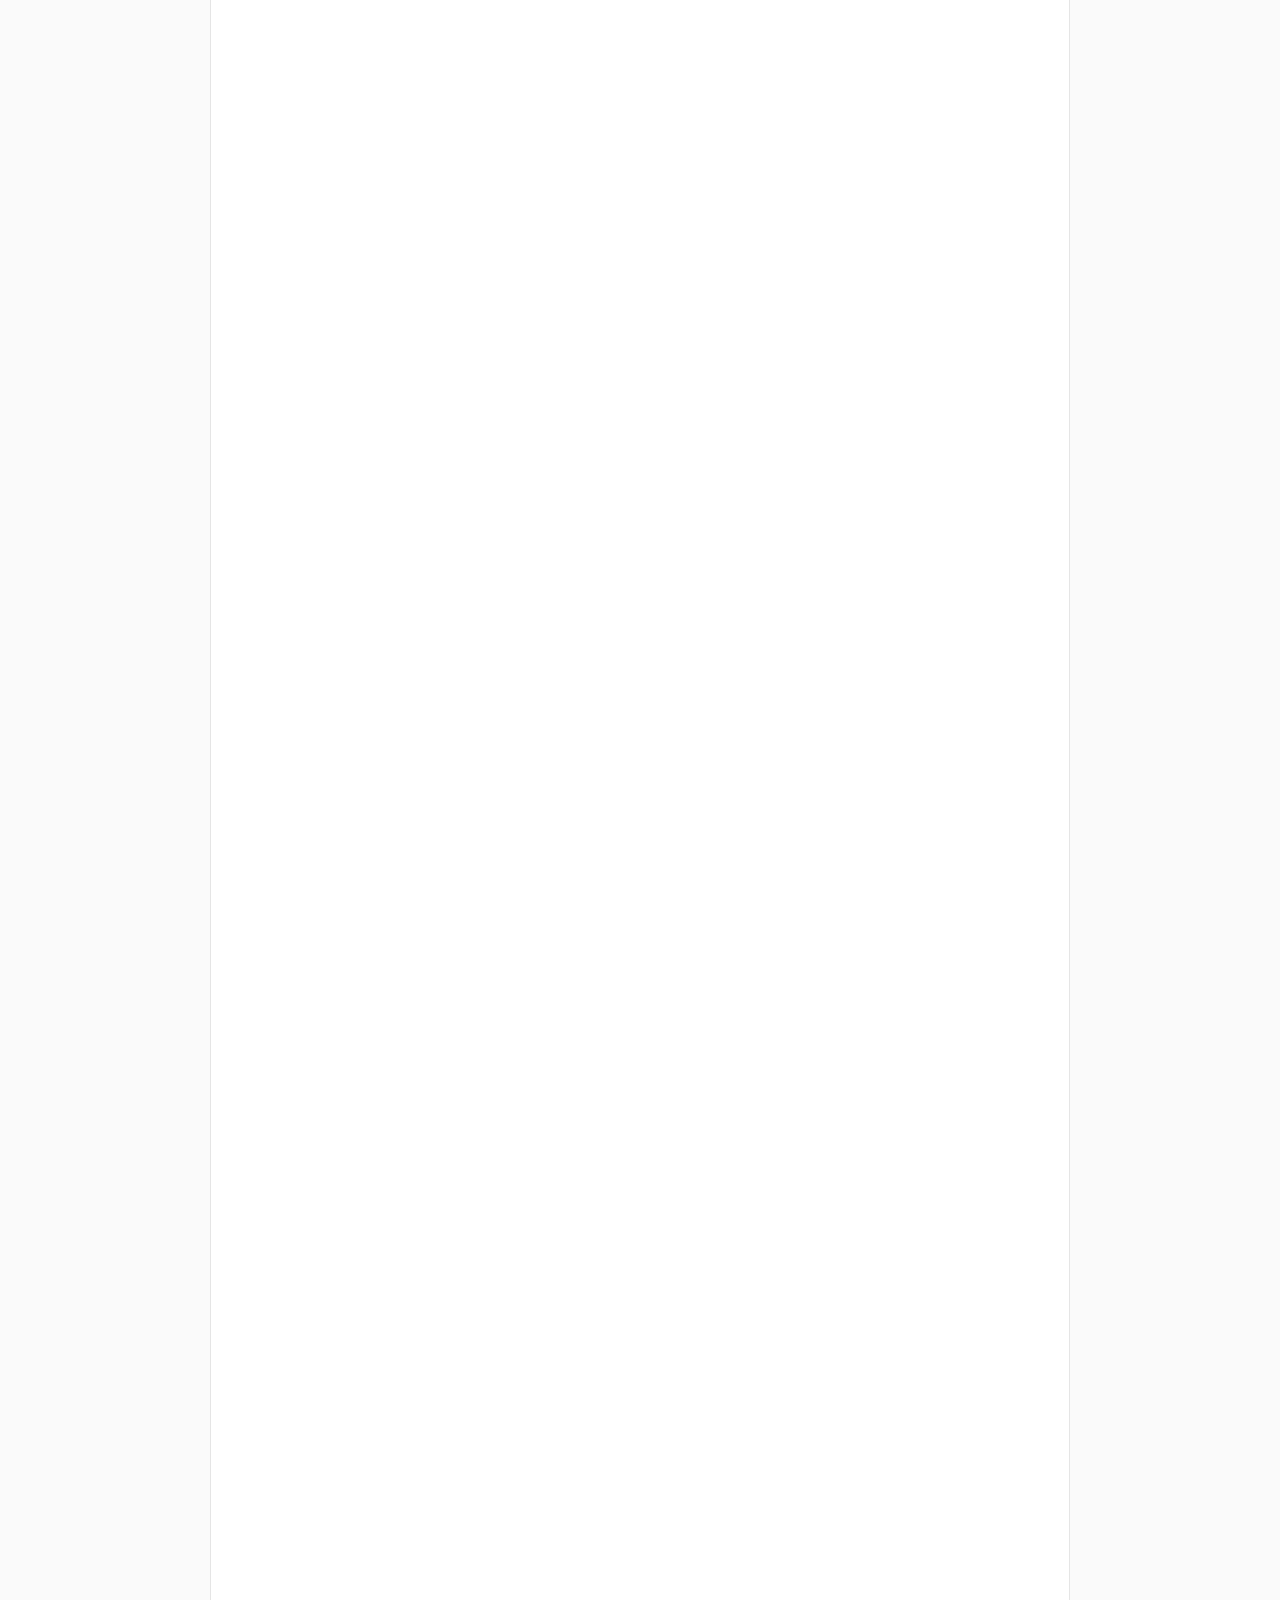
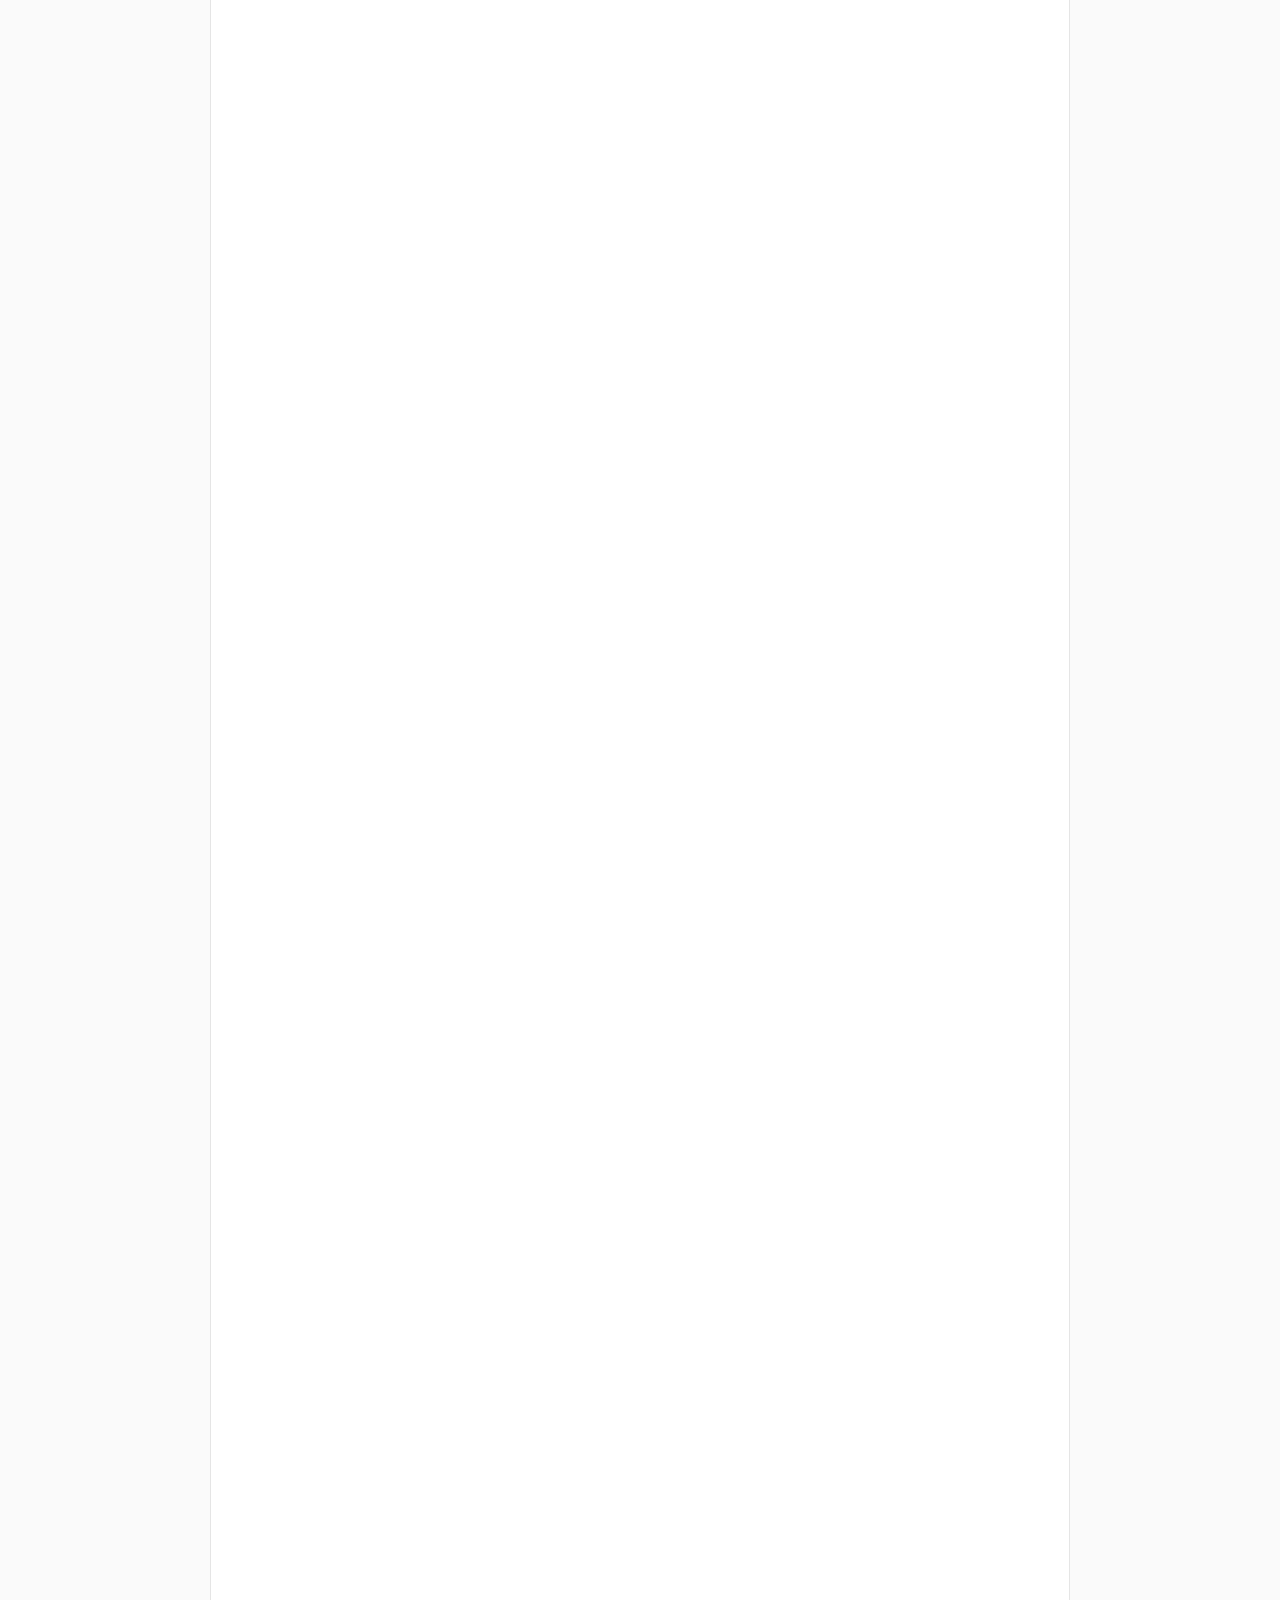
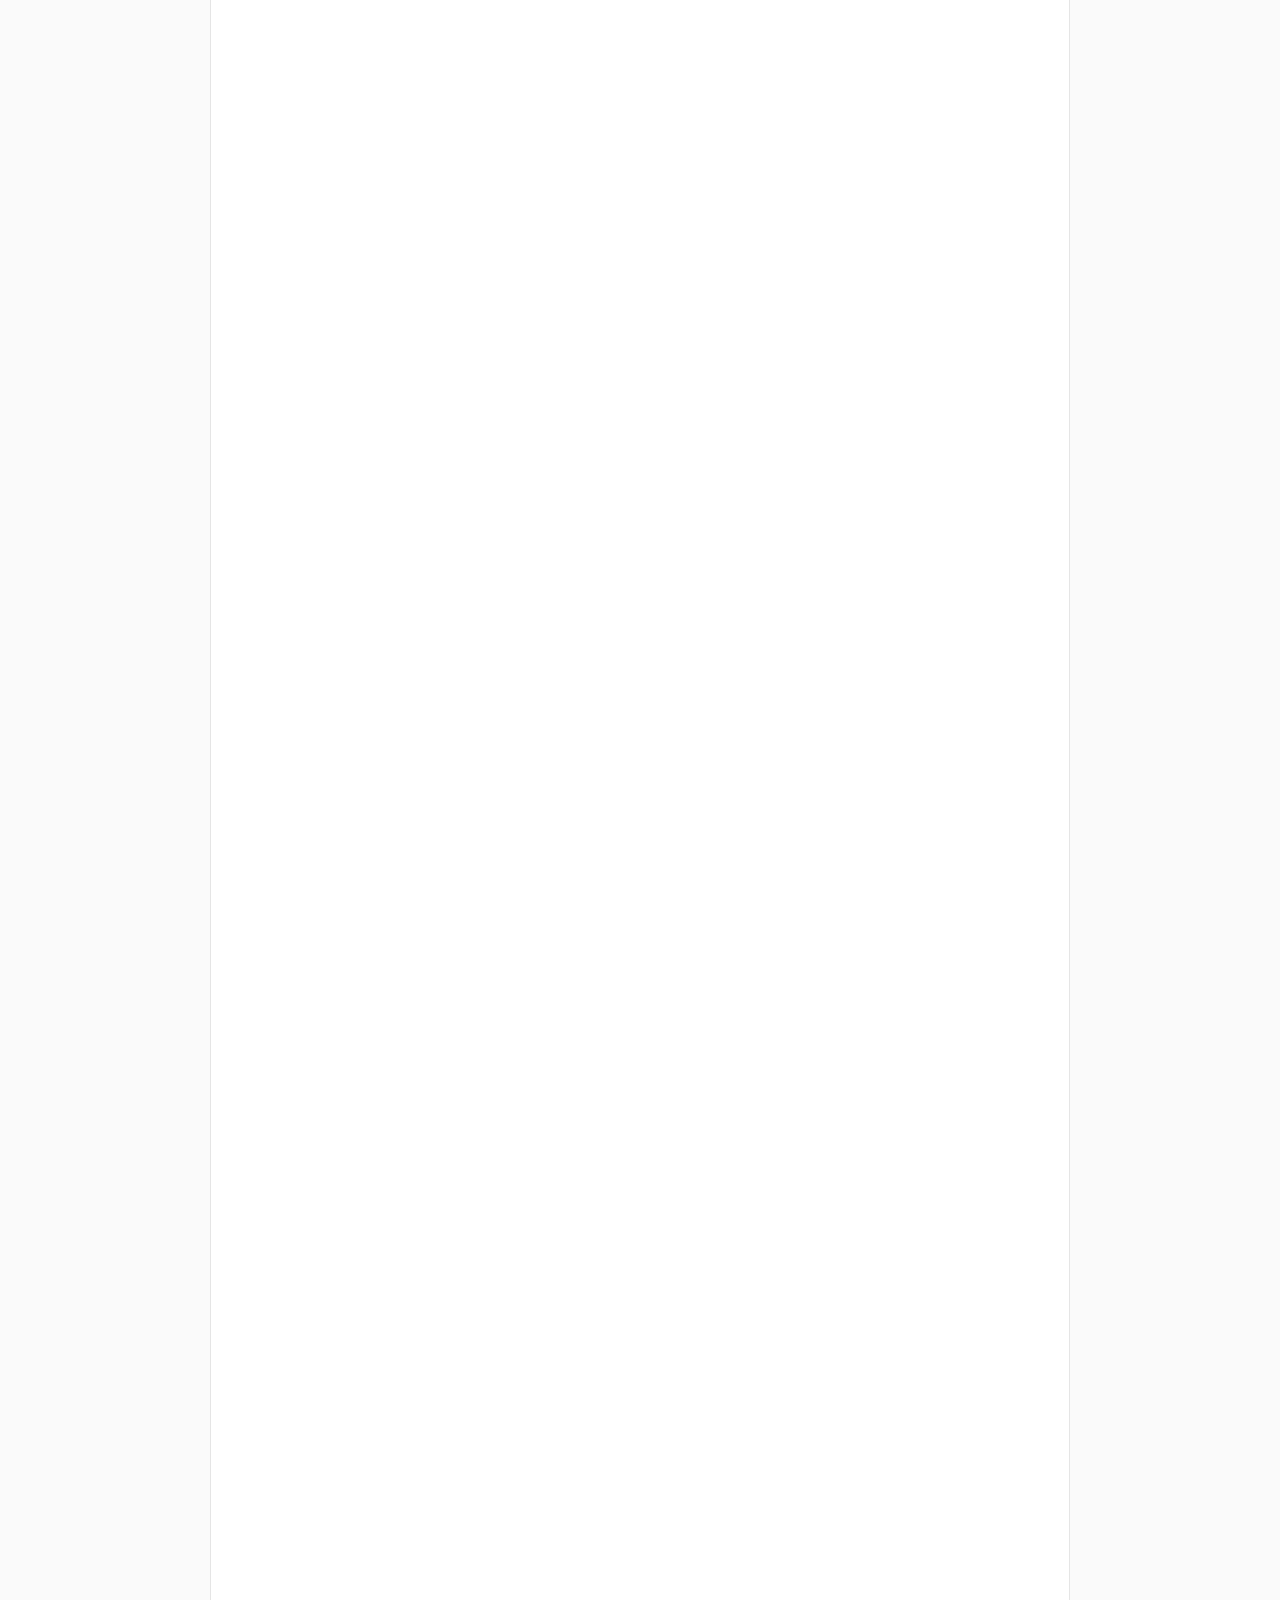
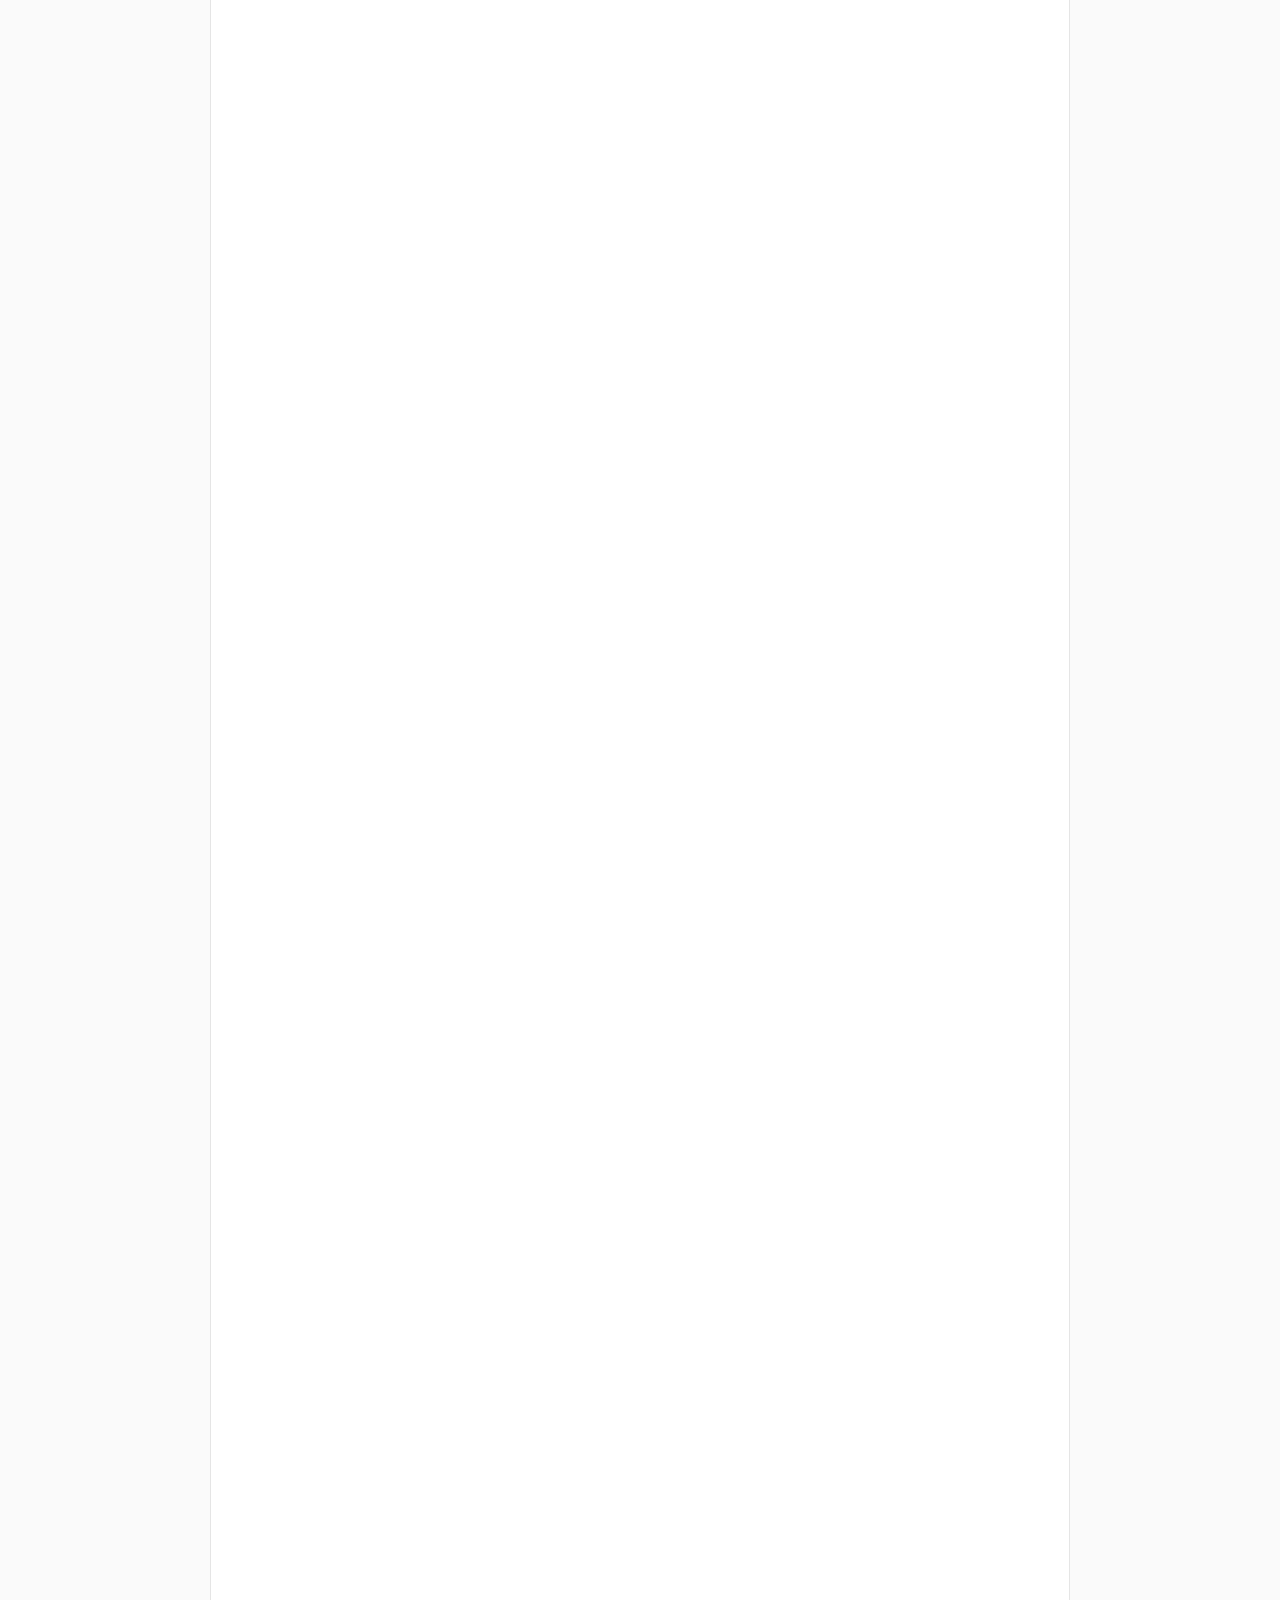
==== commit 778cf362: "feat(painel): Fatômetro de volta com a régua nova e contagens sempre visíveis - Fatômetro acima do p" ====
--- a/index.html
+++ b/index.html
@@ -62,6 +62,14 @@
 
     <!-- Painel de cobertura: contagens absolutas por candidato, nunca um percentual de "verdade".
          Some quando a cobertura entre candidatos está desigual (METODOLOGIA.md, seção 6). -->
+    <!-- Fatômetro: posição média na régua (Verdadeiro = 1, rótulos parciais = 0,5, Falso/Insustentável = 0),
+         só sobre falas com veredito. Não verificável e em verificação ficam fora da conta. -->
+    <section class="thermo" aria-labelledby="thermo-title" hidden>
+      <h3 id="thermo-title">Fatômetro <small>só falas com veredito</small></h3>
+      <div class="thermo-rows"></div>
+      <div class="thermo-scale" aria-hidden="true"><span>Falso</span><span>Parcial</span><span>Verdadeiro</span></div>
+    </section>
+
     <section class="panel" aria-labelledby="panel-title" hidden>
       <h3 id="panel-title">Painel de cobertura</h3>
       <div class="panel-rows"></div>
@@ -307,7 +315,7 @@
     // Coverage panel. Shows absolute counts per label, side by side, and never a percentage of "truth":
     // a percentage over hand-picked statements measures the selection, not the candidate.
     const MIN_CHECKS = 3;       // each candidate needs this many verdicts before anything is shown
-    const MAX_GAP = 15;         // percentage points between candidates' shares of verdicts; above it, counts are withheld
+    const MAX_GAP = 100;        // percentage points between candidates' shares of verdicts; above it, counts are withheld (100 = never withhold)
     const hasVerdict = item => item.c !== 0 && item.c !== 4;
 
     function labelKey(item) {
@@ -316,7 +324,29 @@
       return { 1: 'verdadeiro', 2: 'falso', 3: 'parcial', 4: 'nao_verificavel', 0: 'em_verificacao' }[item.c];
     }
 
+    function renderThermo(items) {
+      const score = { 1: 1, 3: 0.5, 2: 0 };
+      const groups = Object.keys(labels.n).map(n => [n, items.filter(item => item.n == n && hasVerdict(item))]);
+      // All or nothing: showing only some candidates would single them out
+      const ready = groups.every(([, mine]) => mine.length >= MIN_CHECKS);
+      const rows = !ready ? '' : groups.map(([n, mine]) => {
+        const pct = Math.round(mine.reduce((sum, item) => sum + score[item.c], 0) / mine.length * 100);
+        const count = `${mine.length} ${mine.length === 1 ? 'fala com veredito' : 'falas com veredito'}`;
+        return `
+          <div class="thermo-row" role="img" aria-label="${labels.n[n]}: ${pct}% verdadeiro em ${count}">
+            <img src="/${labels.i[n]}" alt="" width="32" height="32">
+            <span class="thermo-name">${labels.n[n]}<small>${count}</small></span>
+            <div class="thermo-bar"><span style="left: ${pct}%"></span></div>
+            <span class="thermo-pct">${pct}%</span>
+          </div>`;
+      }).join('');
+      const thermo = document.querySelector('.thermo');
+      thermo.querySelector('.thermo-rows').innerHTML = rows;
+      thermo.hidden = !rows;
+    }
+
     function renderPanel(items) {
+      renderThermo(items);
       const panel = document.querySelector('.panel');
       const groups = Object.keys(labels.n).map(n => [n, items.filter(item => item.n == n)]);
       const verdicts = groups.map(([, mine]) => mine.filter(hasVerdict).length);
--- a/style.css
+++ b/style.css
@@ -400,6 +400,102 @@
 }
 
 /* Painel de cobertura e bloco de checagens externas: contagens absolutas, lado a lado, sem percentual */
+/* Fatômetro */
+.thermo {
+  display: grid;
+  grid-template-columns: 32px auto 1fr auto;
+  align-items: center;
+  gap: 12px;
+  margin-bottom: 20px;
+  padding: 18px;
+  background: var(--surface);
+  border: 1px solid var(--line);
+  border-radius: 12px;
+}
+
+.thermo[hidden] {
+  display: none;
+}
+
+.thermo h3 {
+  grid-column: 1 / -1;
+  margin: 0;
+  font-size: 15px;
+  font-weight: 600;
+}
+
+.thermo-rows,
+.thermo-row {
+  display: contents;
+}
+
+.thermo-row img {
+  border-radius: 8px;
+  object-fit: cover;
+}
+
+.thermo-name {
+  display: flex;
+  flex-direction: column;
+  font-size: 15px;
+  font-weight: 600;
+}
+
+.thermo-name small {
+  color: var(--muted);
+  font-size: 12px;
+  font-weight: 400;
+}
+
+.thermo-bar {
+  position: relative;
+  height: 10px;
+  background: linear-gradient(to right, #B91C1C, #EAB308, #15803D);
+  border-radius: 99px;
+}
+
+.thermo-bar span {
+  position: absolute;
+  top: 50%;
+  width: 18px;
+  height: 18px;
+  background: var(--surface);
+  border: 3px solid var(--ink);
+  border-radius: 50%;
+  transform: translate(-50%, -50%);
+  transition: left .6s ease;
+}
+
+.thermo-pct {
+  min-width: 4ch;
+  font-size: 15px;
+  font-weight: 700;
+  font-variant-numeric: tabular-nums;
+  text-align: right;
+}
+
+.thermo-scale {
+  grid-column: 3;
+  display: flex;
+  justify-content: space-between;
+  margin-top: -4px;
+  color: var(--muted);
+  font-size: 12px;
+}
+
+@media (prefers-reduced-motion: reduce) {
+  .thermo-bar span {
+    transition: none;
+  }
+}
+
+.thermo h3 small {
+  margin-left: 6px;
+  color: var(--muted);
+  font-size: 12px;
+  font-weight: 400;
+}
+
 .panel,
 .externas {
   margin-bottom: 20px;
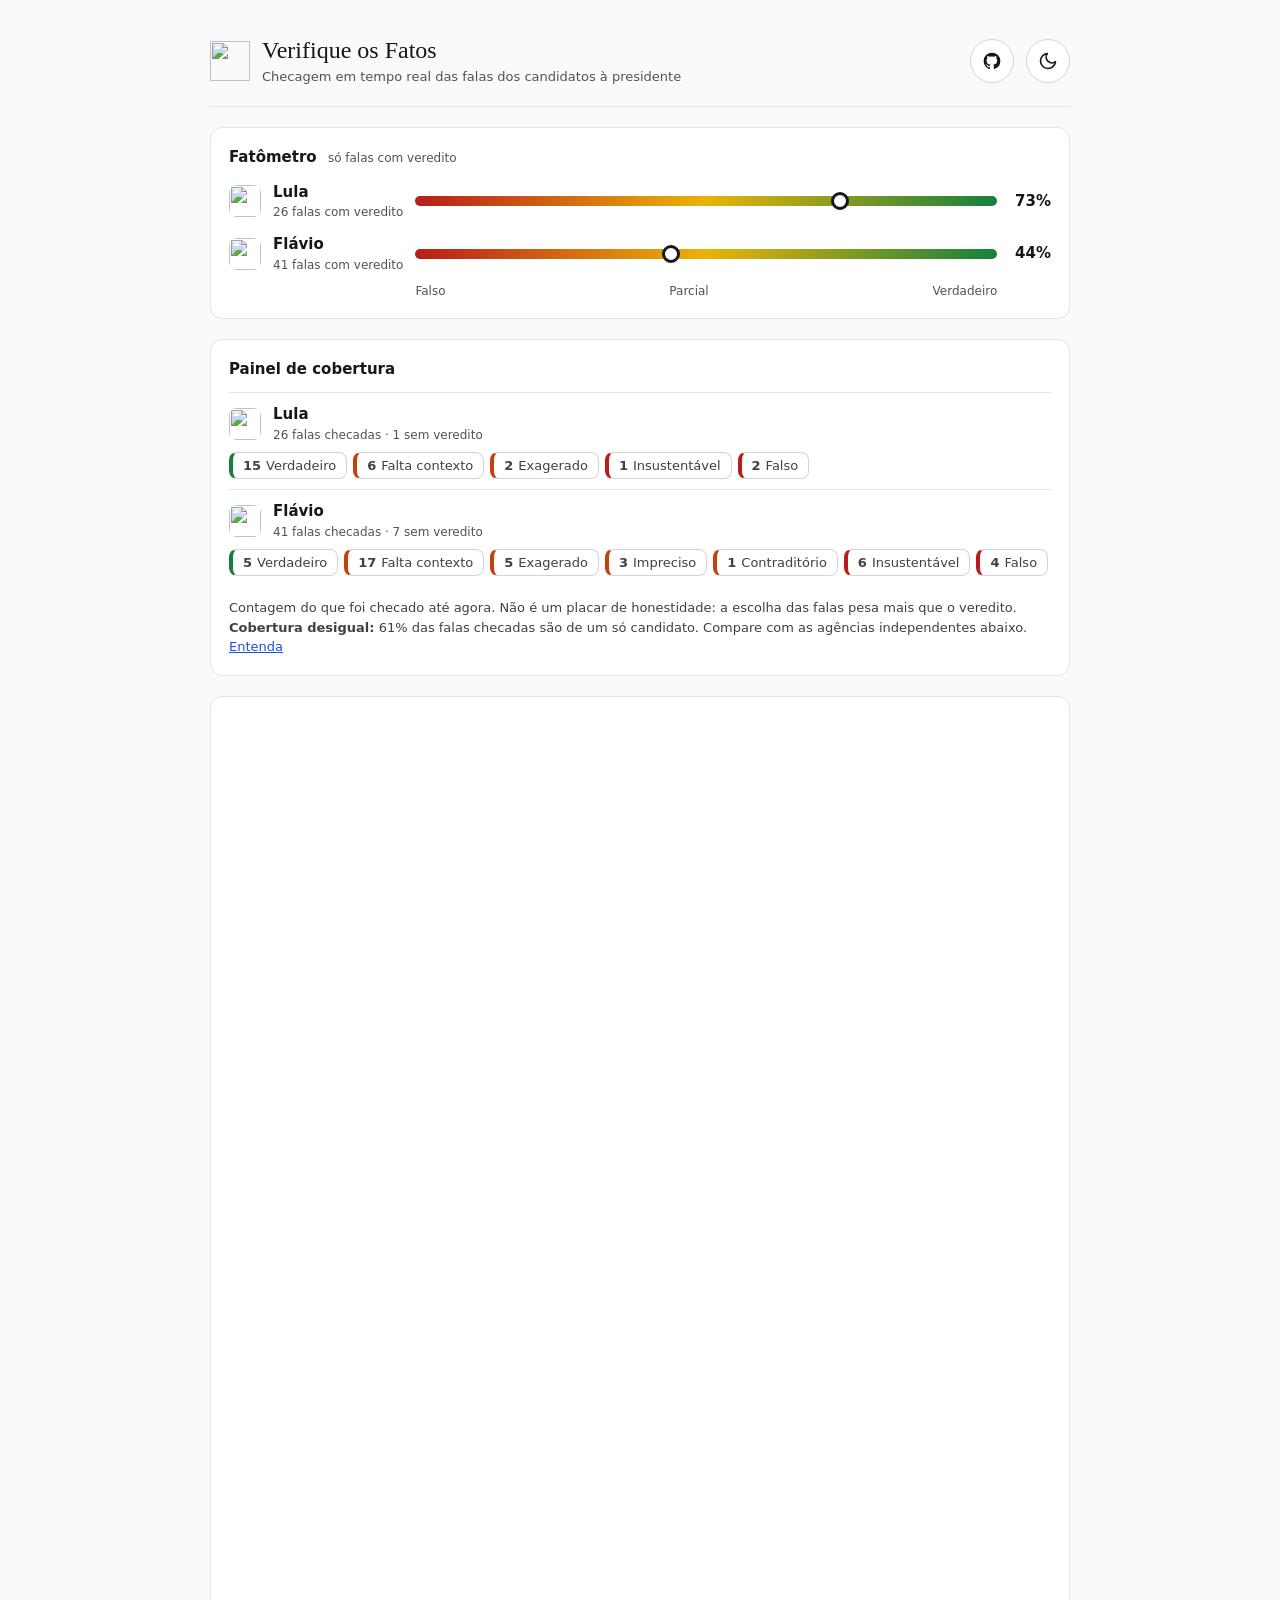
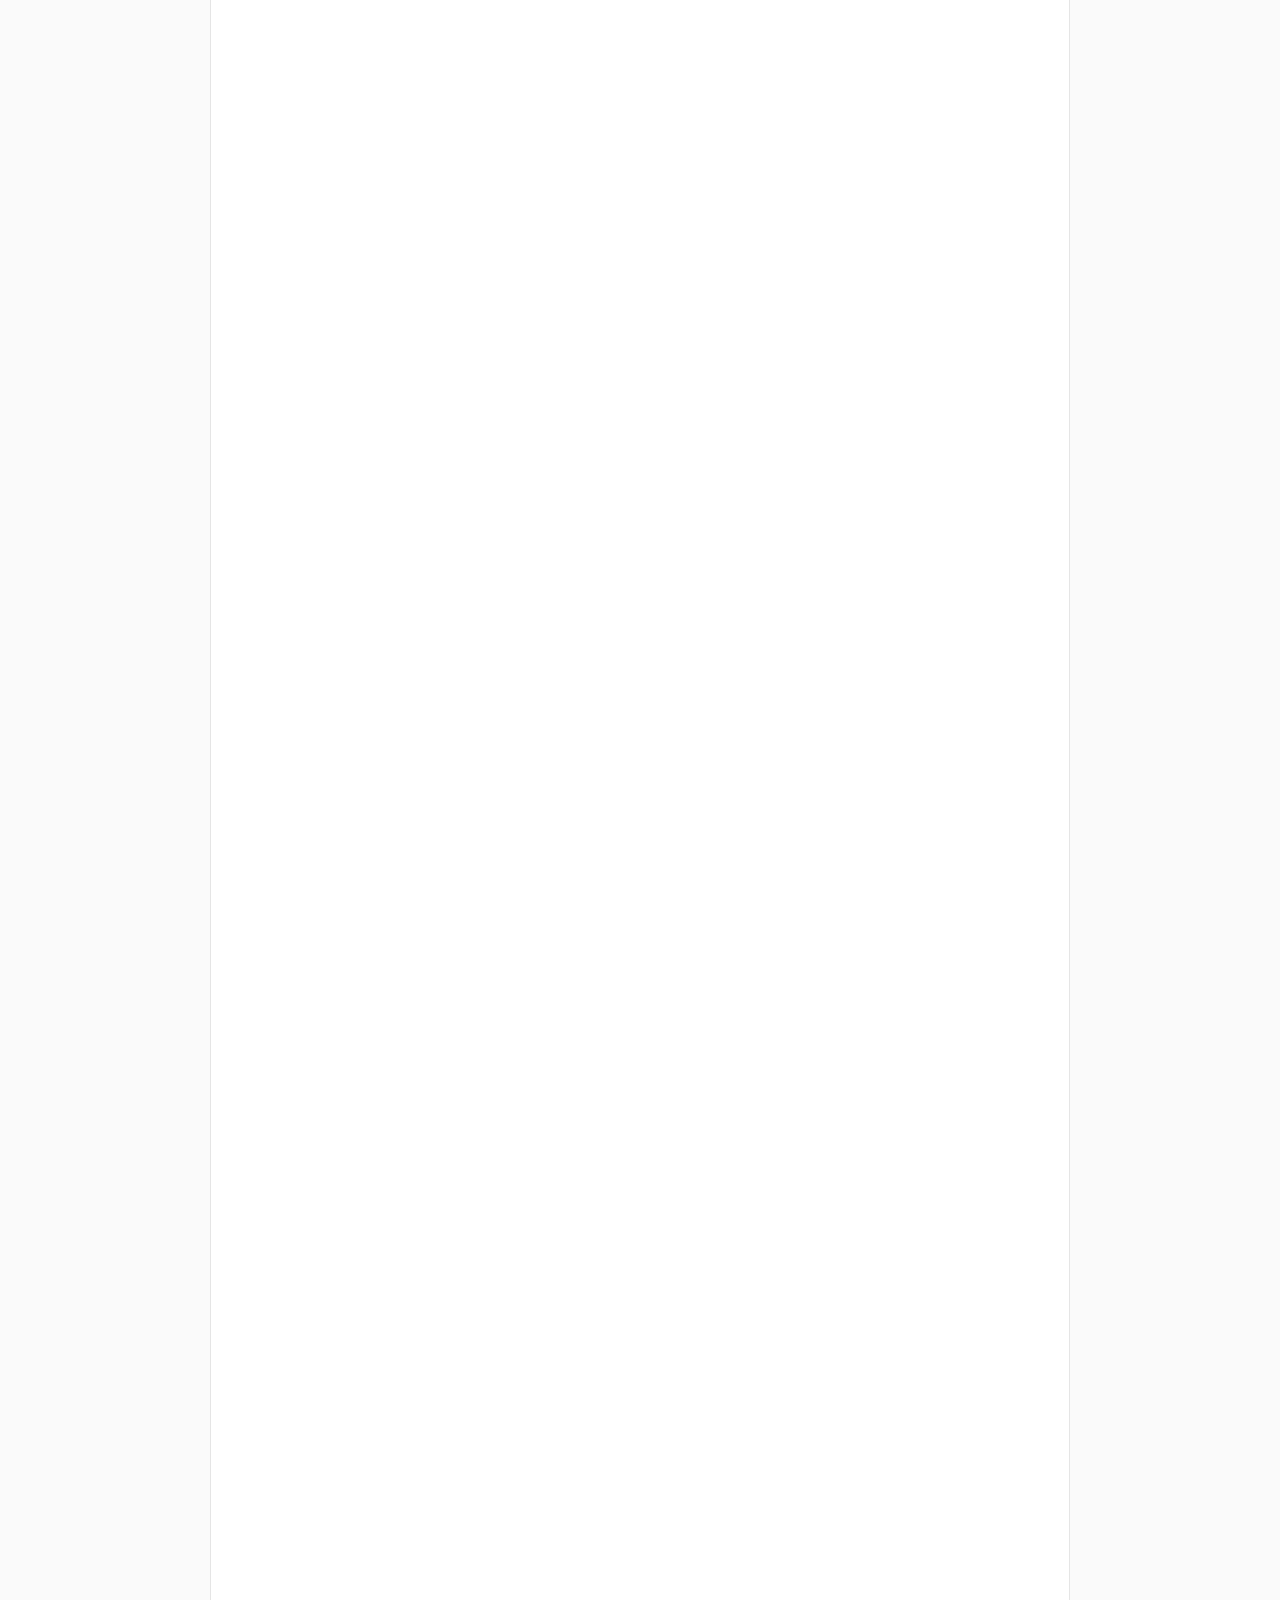
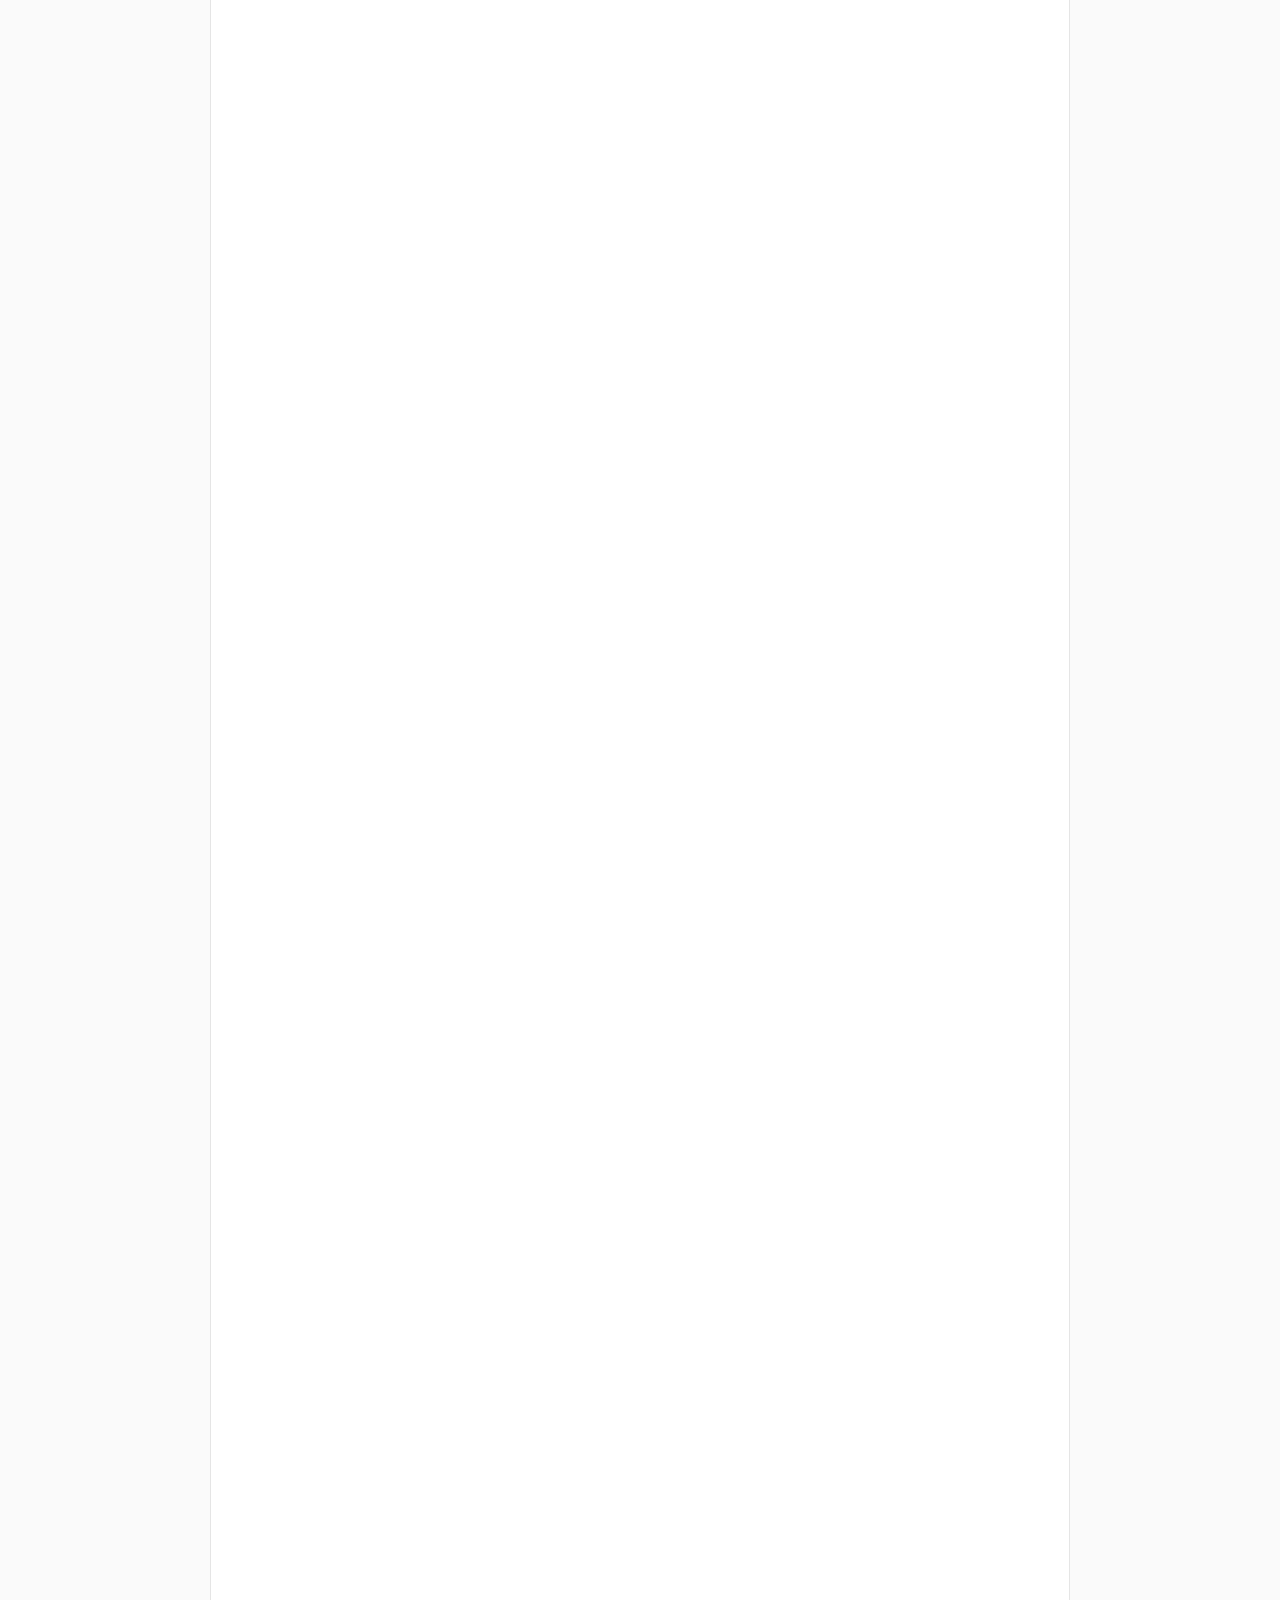
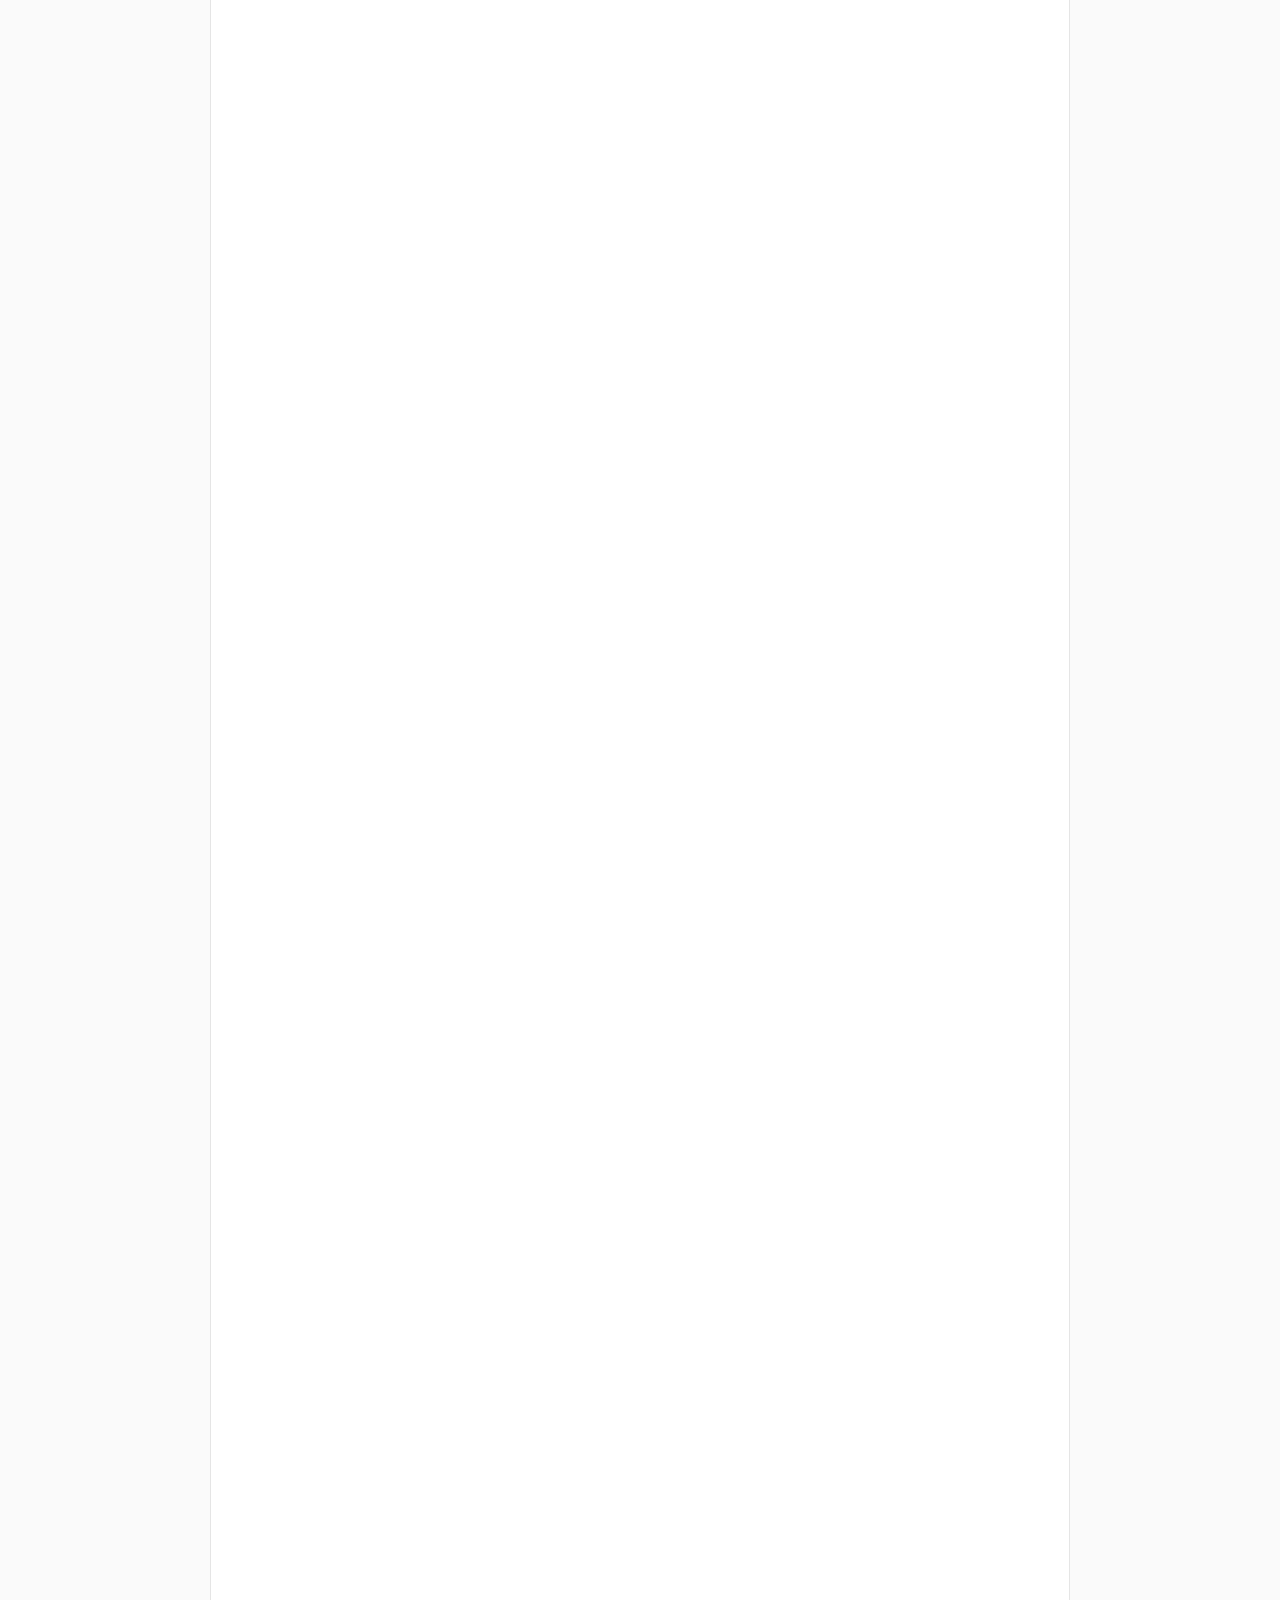
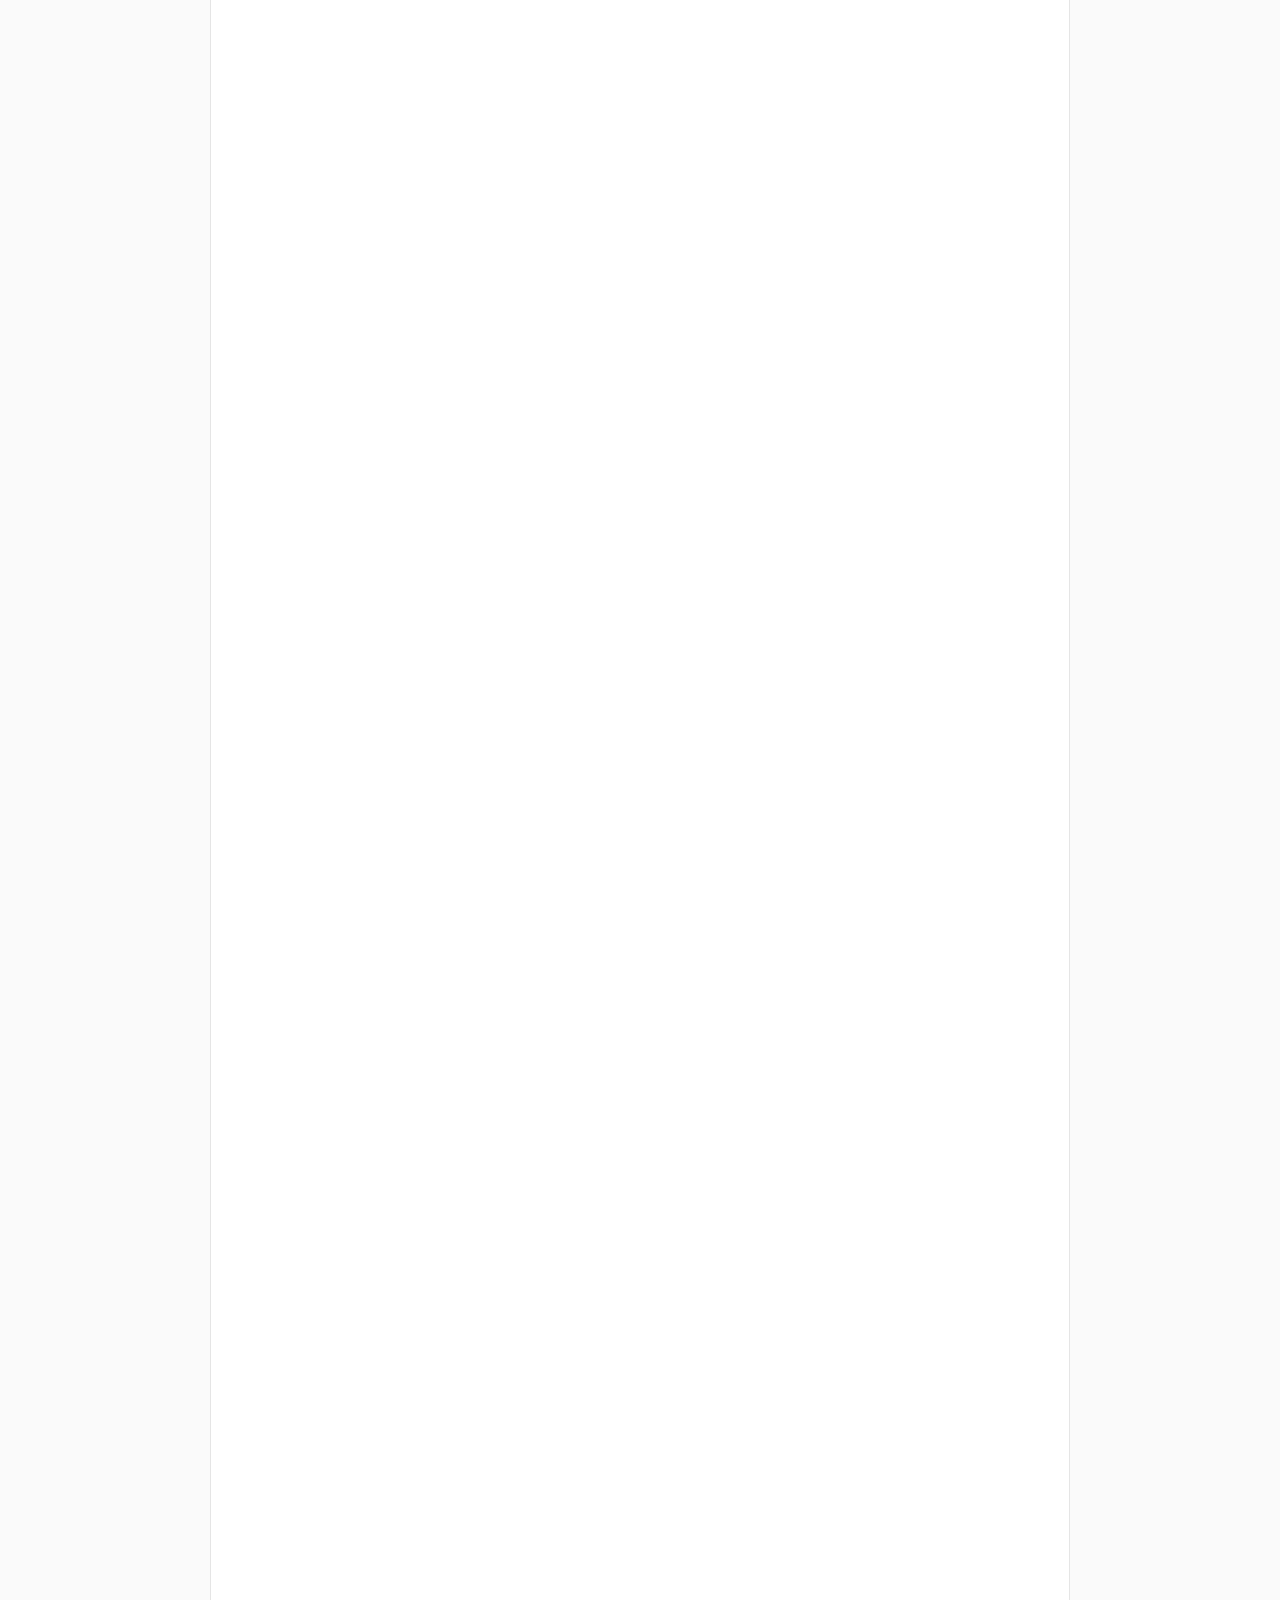
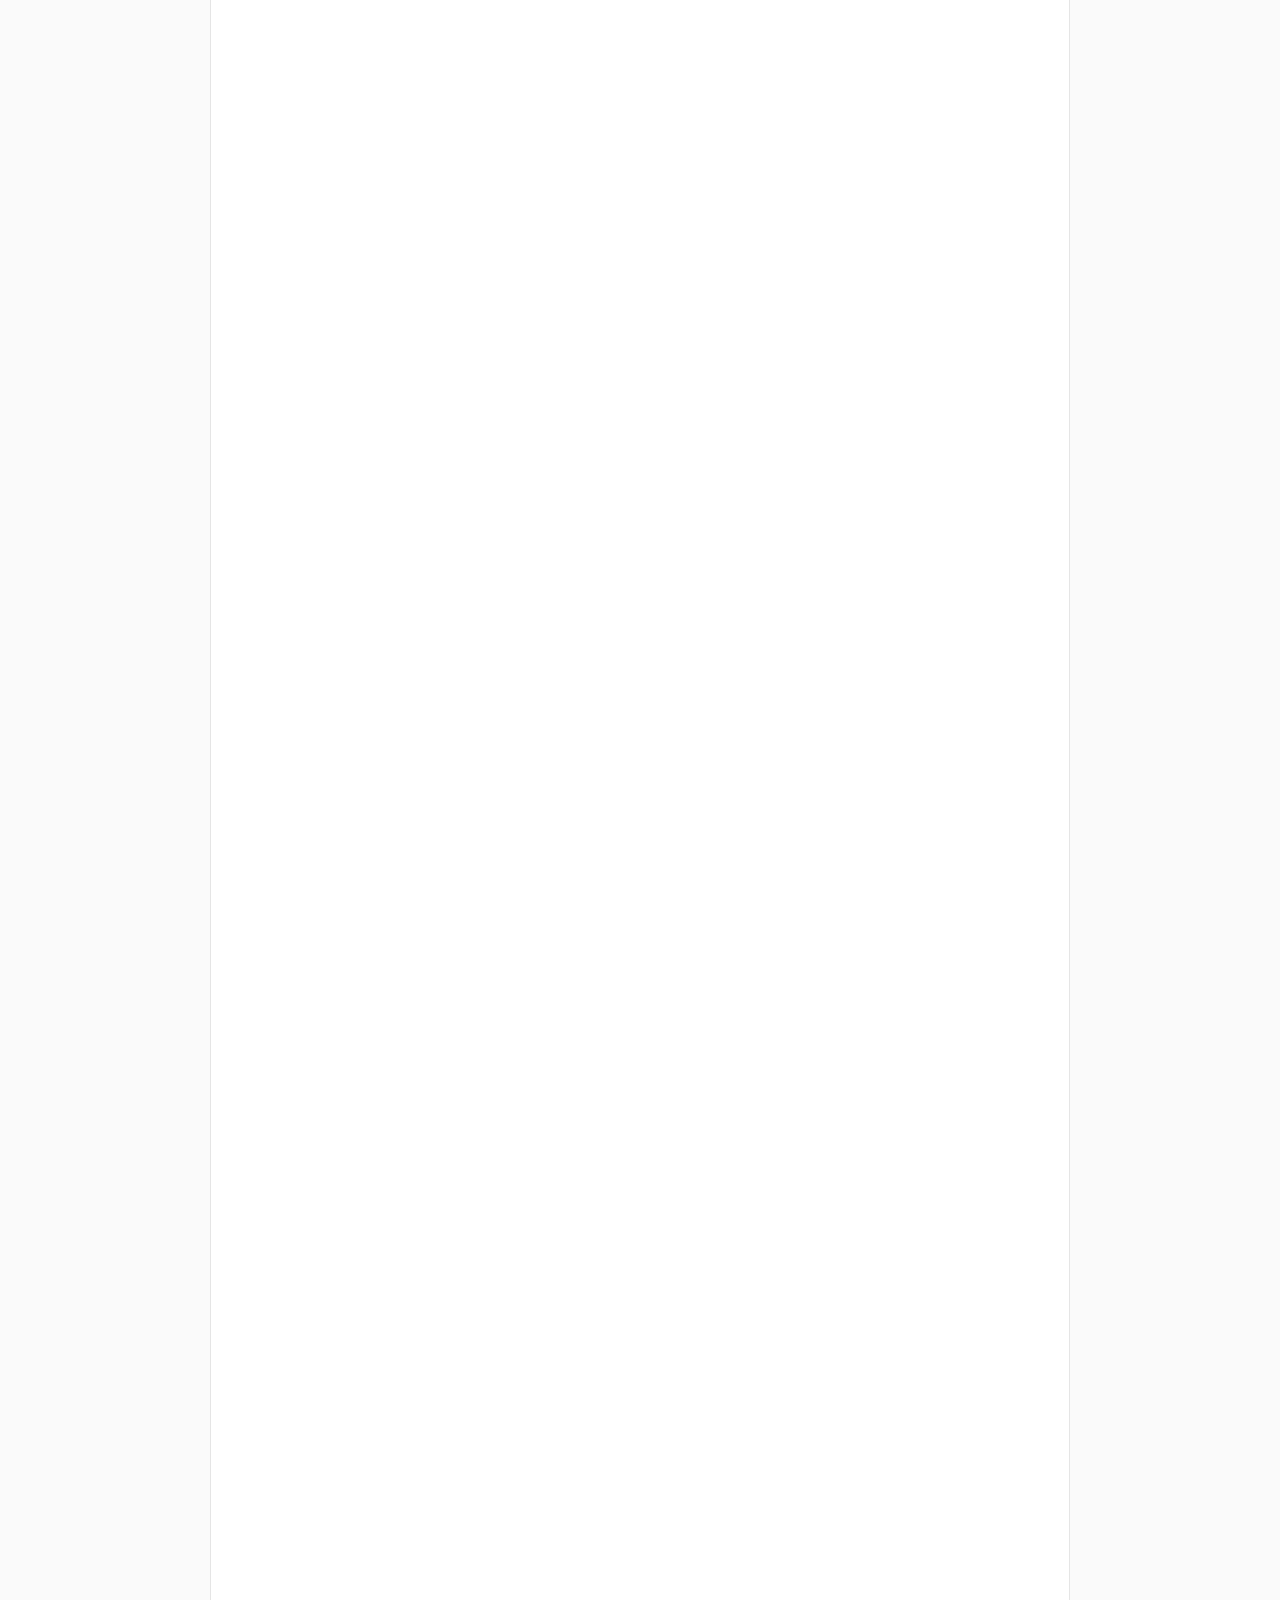
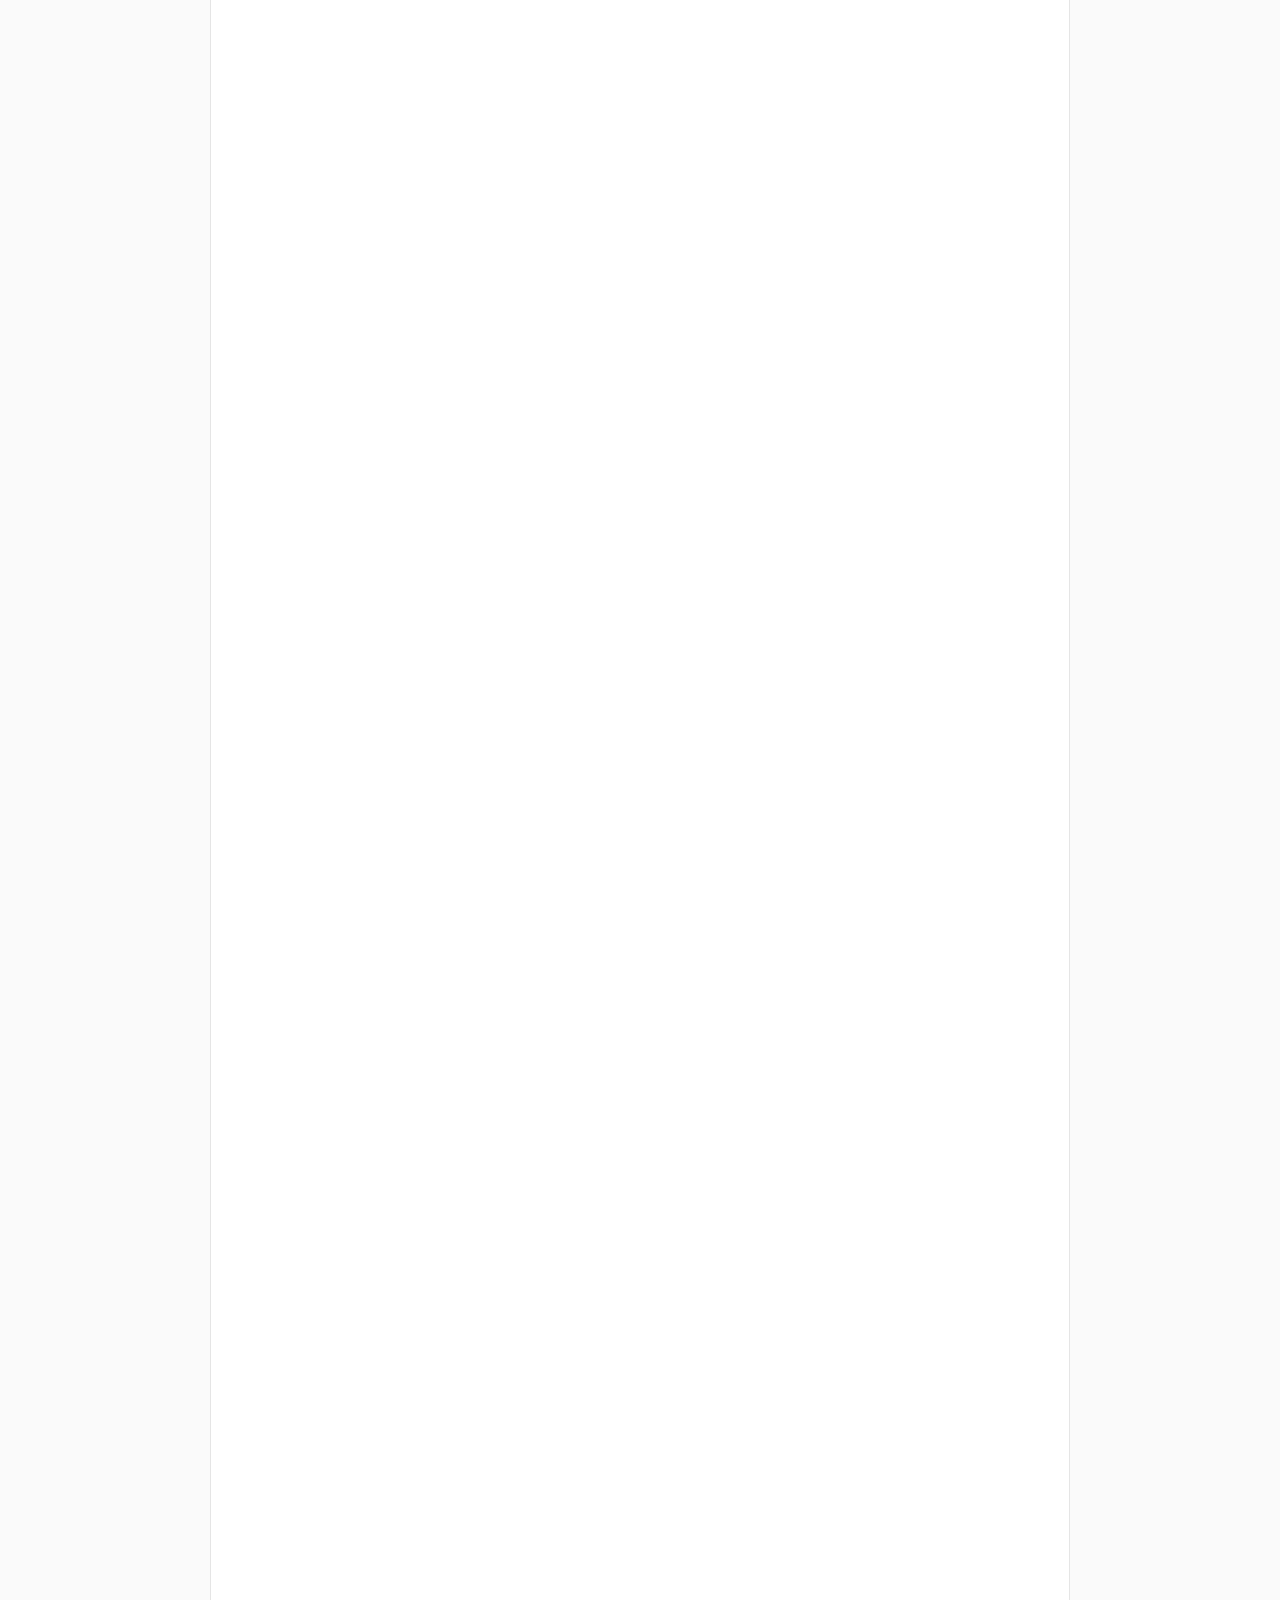
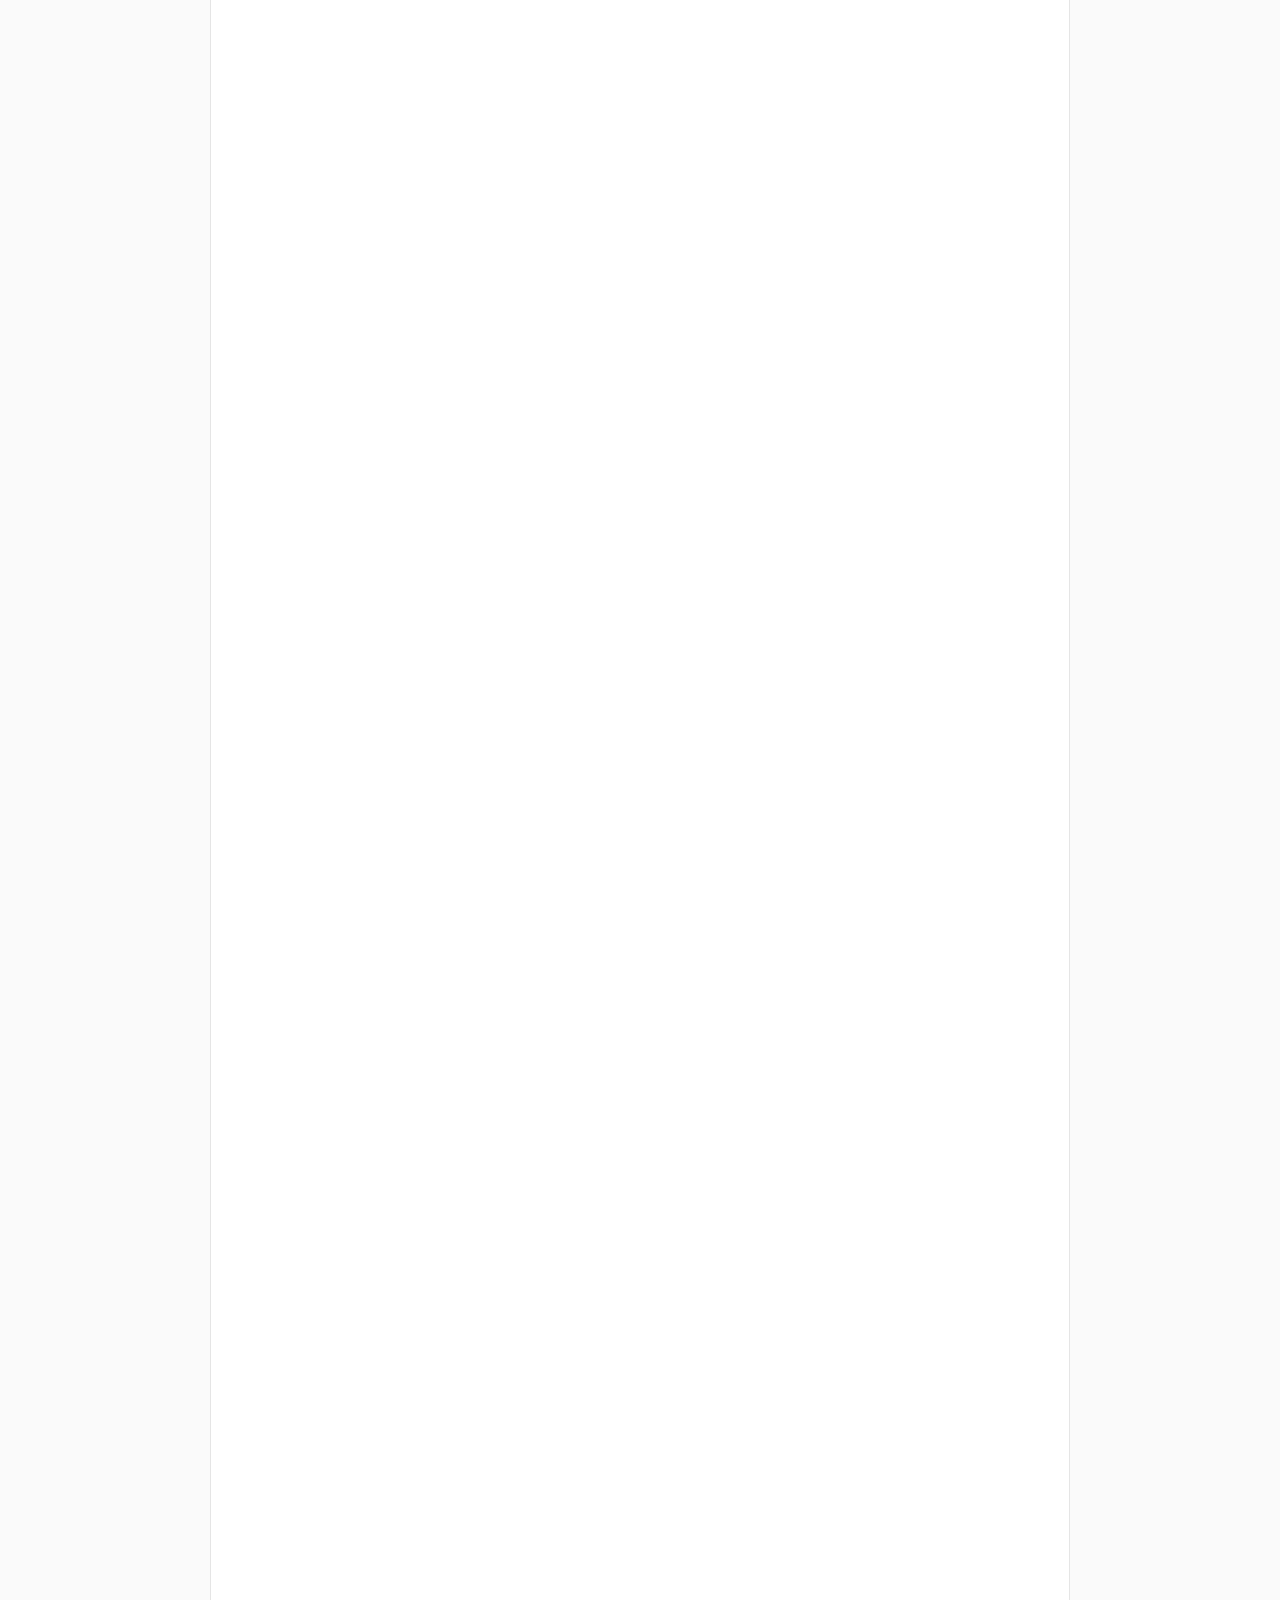
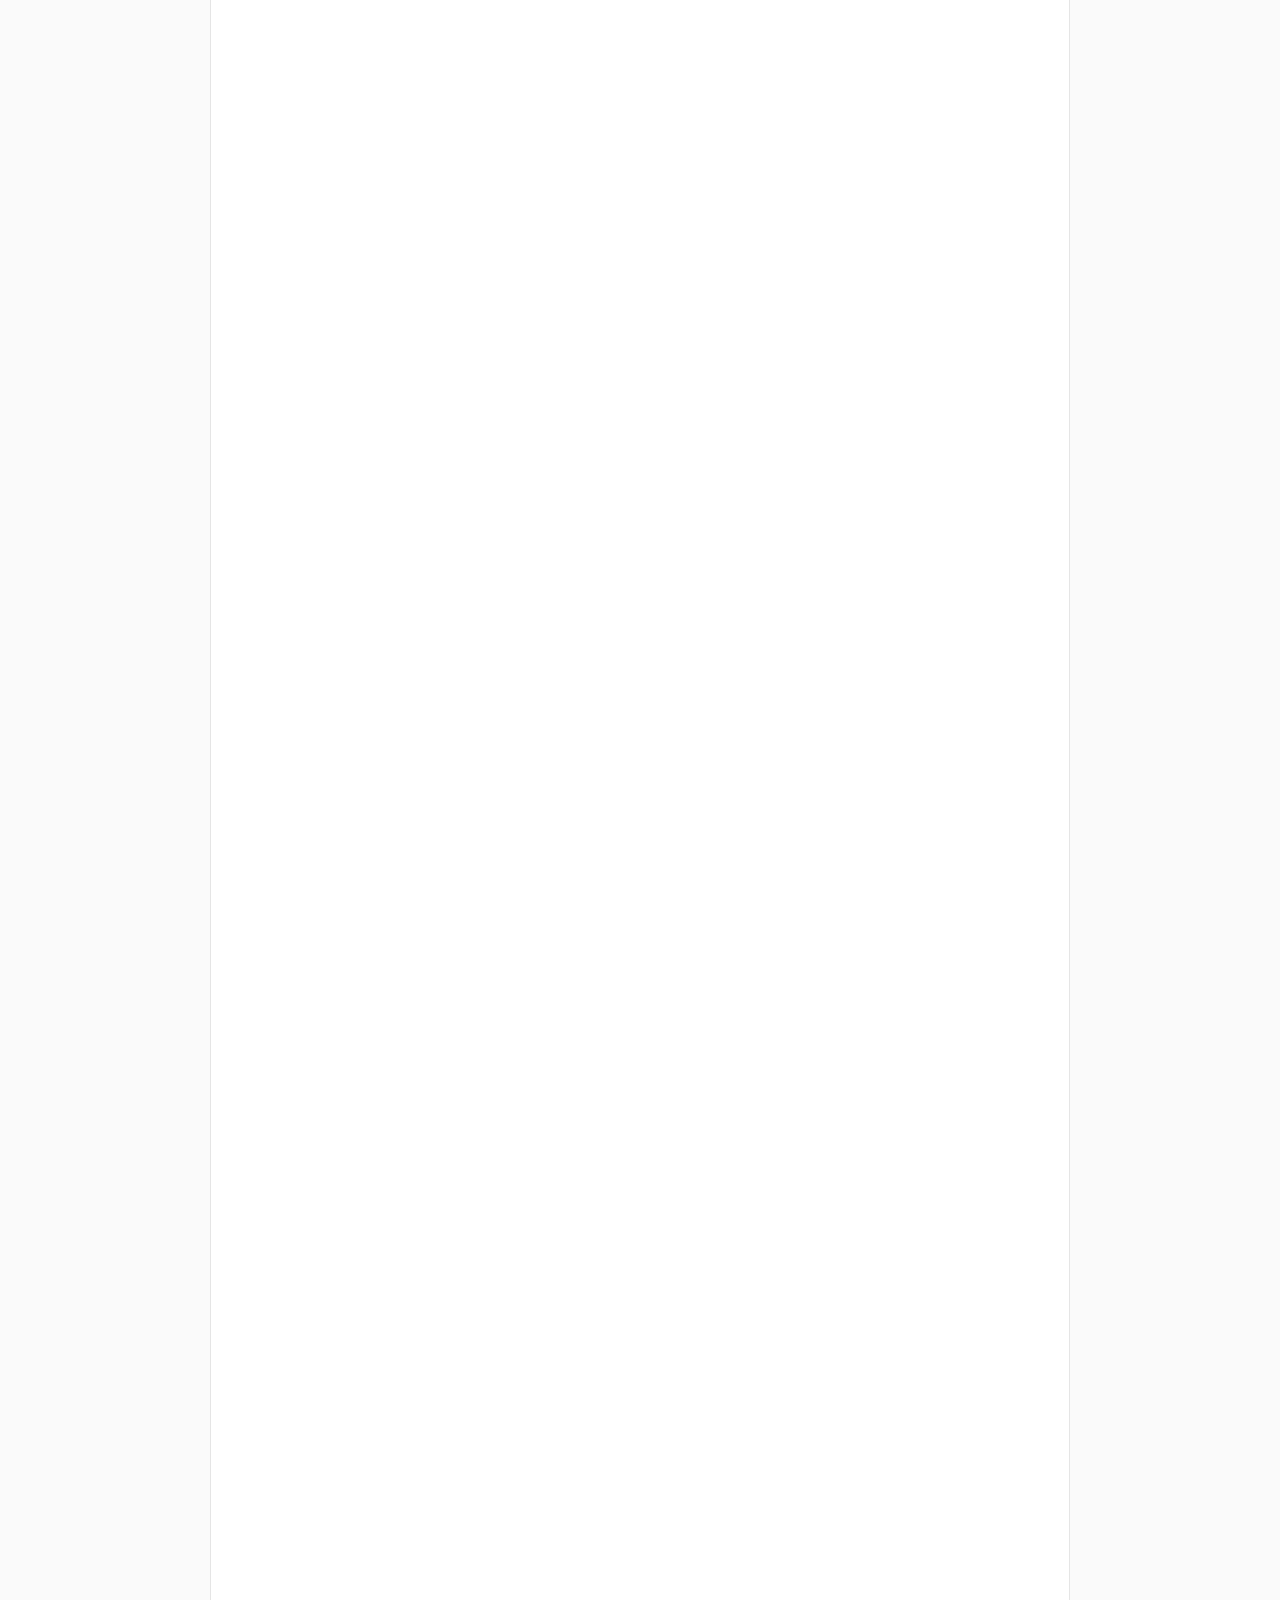
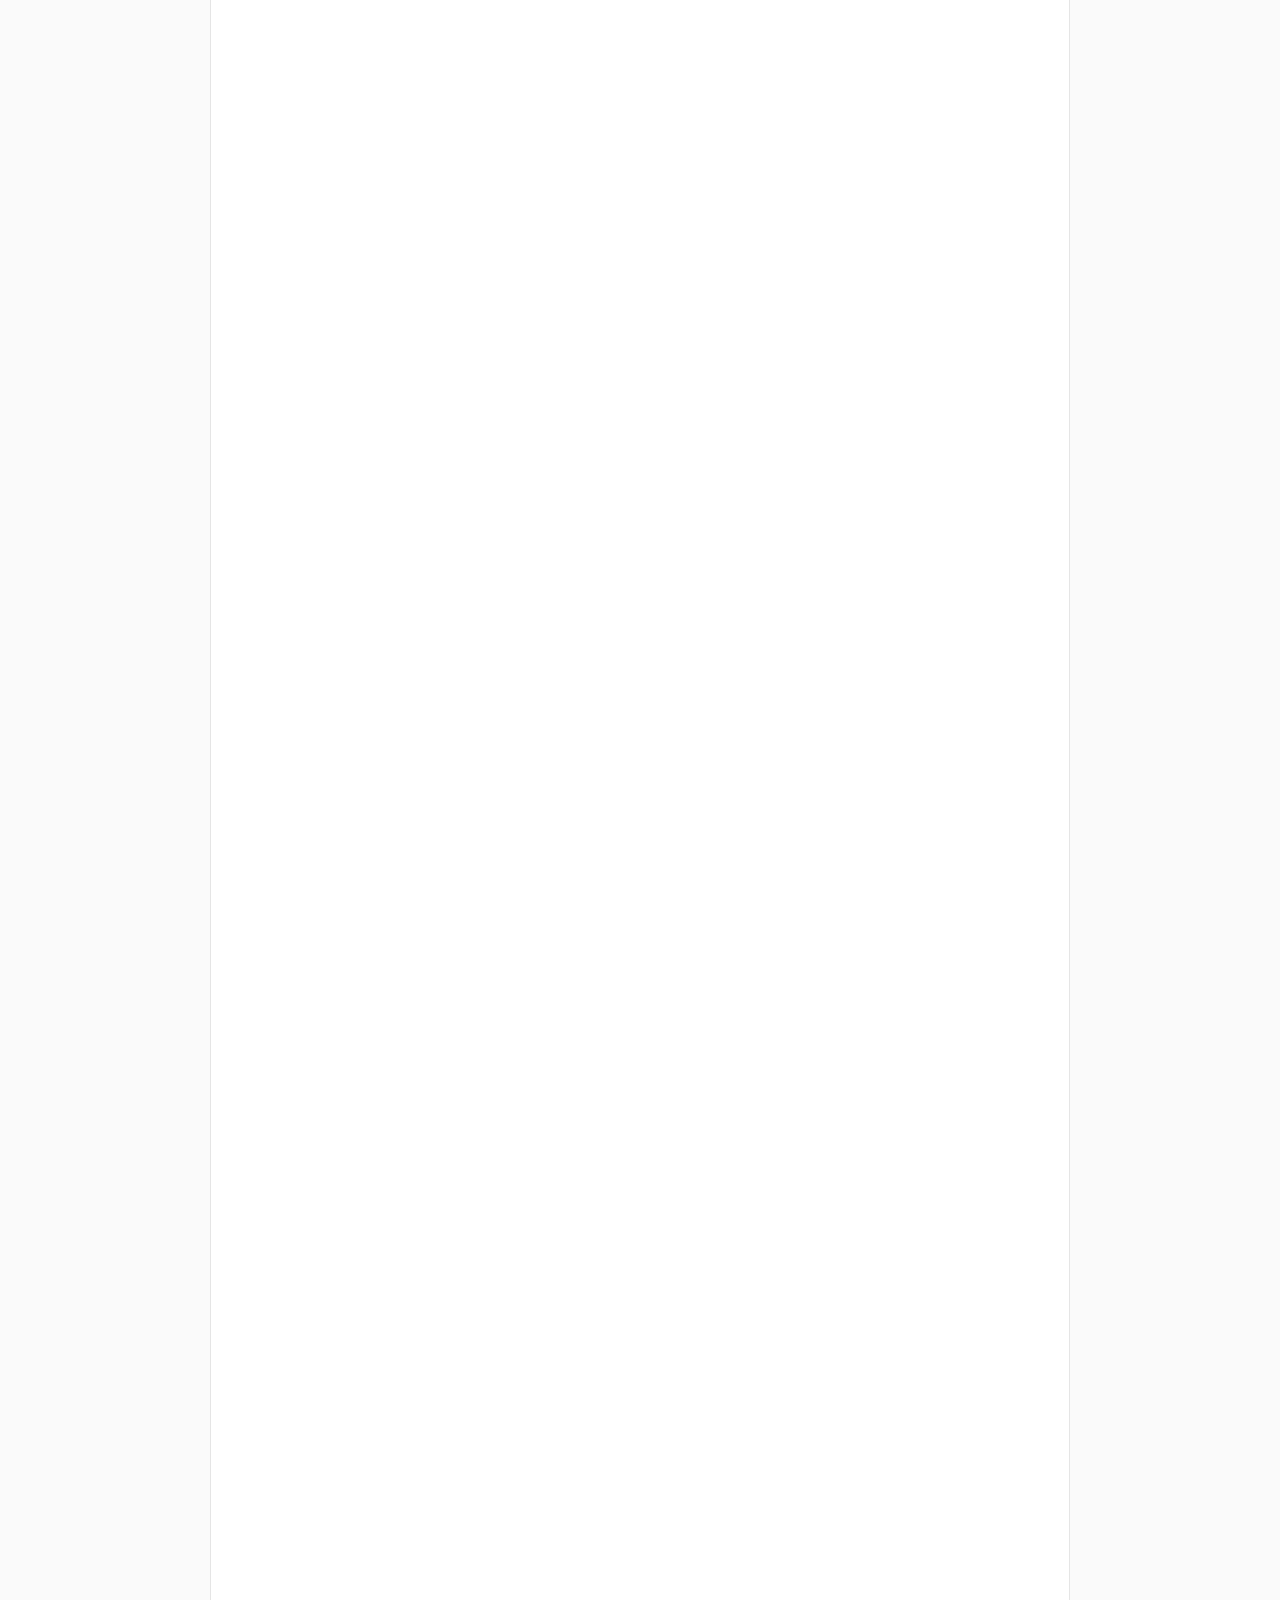
==== commit a15475ea: "feat: checagens confirmadas, metodologia alinhada ao Fatômetro e sem marcações de rascunho - posts.j" ====
--- a/index.html
+++ b/index.html
@@ -60,8 +60,7 @@
       </button>
     </header>
 
-    <!-- Painel de cobertura: contagens absolutas por candidato, nunca um percentual de "verdade".
-         Some quando a cobertura entre candidatos está desigual (METODOLOGIA.md, seção 6). -->
+    <!-- Painel de cobertura: contagens absolutas por rótulo, por candidato (METODOLOGIA.md, seção 6). -->
     <!-- Fatômetro: posição média na régua (Verdadeiro = 1, rótulos parciais = 0,5, Falso/Insustentável = 0),
          só sobre falas com veredito. Não verificável e em verificação ficam fora da conta. -->
     <section class="thermo" aria-labelledby="thermo-title" hidden>
@@ -270,16 +269,13 @@
       );
     }
 
-    // Optional "h" (time of the statement), "a" (topic), "chk" (who checked and reviewed) and "ia"
-    // (drafted with AI), shown on top of the card. An AI draft only counts as reviewed when "chk"
-    // names who reviewed it (methodology, rule 5); until then the card says the review is pending
+    // Optional "h" (time of the statement), "a" (topic) and "chk" (who checked and reviewed), shown on top of the card
     function createMetaHTML(item) {
       const parts = [];
       if (item.h) parts.push(`<time>${escapeHTML(item.h)}</time>`);
       if (item.a) parts.push(`<span>${escapeHTML(item.a)}</span>`);
       const chk = (Array.isArray(item.chk) ? item.chk : []).filter(x => typeof x === 'string' && x.trim());
       if (chk.length) parts.push(`<span class="chk">Checagem e revisão: ${escapeHTML(chk.join(', '))}</span>`);
-      if (item.ia === true) parts.push(`<span class="chk">${chk.length ? 'Rascunho com IA, revisado por pessoas' : 'Rascunho com IA · revisão humana pendente'}</span>`);
       return parts.length ? `<div class="meta">${parts.join(' ')}</div>` : '';
     }
 
@@ -315,7 +311,7 @@
     // Coverage panel. Shows absolute counts per label, side by side, and never a percentage of "truth":
     // a percentage over hand-picked statements measures the selection, not the candidate.
     const MIN_CHECKS = 3;       // each candidate needs this many verdicts before anything is shown
-    const MAX_GAP = 100;        // percentage points between candidates' shares of verdicts; above it, counts are withheld (100 = never withhold)
+    const UNEVEN_GAP = 15;      // percentage points between candidates' shares of verdicts; above it, the note flags uneven coverage
     const hasVerdict = item => item.c !== 0 && item.c !== 4;
 
     function labelKey(item) {
@@ -359,7 +355,7 @@
       }
       const shares = verdicts.map(v => Math.round(100 * v / total));
       const gap = Math.max(...shares) - Math.min(...shares);
-      const even = gap <= MAX_GAP;
+      const uneven = gap > UNEVEN_GAP;
 
       const order = [...Object.keys(labels.r).filter(k => k !== 'nao_verificavel' && k !== 'em_verificacao'), 'parcial'];
       const names = { ...Object.fromEntries(Object.entries(labels.r).map(([k, v]) => [k, v[0]])), parcial: 'Parcial' };
@@ -368,7 +364,7 @@
         const open = mine.filter(item => !hasVerdict(item)).length;
         const counts = {};
         for (const item of mine.filter(hasVerdict)) counts[labelKey(item)] = (counts[labelKey(item)] || 0) + 1;
-        const list = !even ? '' : `<ul class="panel-counts">${order.filter(k => counts[k]).map(k =>
+        const list = `<ul class="panel-counts">${order.filter(k => counts[k]).map(k =>
           `<li data-c="${labels.r[k] ? labels.r[k][1] : 3}"><b>${counts[k]}</b> ${escapeHTML(names[k])}</li>`).join('')}</ul>`;
         return `
           <div class="panel-row">
@@ -379,10 +375,8 @@
       }).join('');
 
       panel.querySelector('.panel-rows').innerHTML = rows;
-      panel.querySelector('.panel-note').innerHTML = even
-        ? `Contagem do que foi checado até agora. Não é um placar de honestidade: a escolha das falas pesa mais que o veredito. <a href="/metodologia.html">Entenda</a>`
-        : `<b>Cobertura desigual:</b> ${Math.max(...shares)}% das falas checadas são de um só candidato, e as contagens por rótulo ficam suprimidas até a cobertura se equilibrar (diferença acima de ${MAX_GAP} pontos). Compare com as agências independentes abaixo. <a href="/metodologia.html">Entenda</a>`;
-      panel.classList.toggle('uneven', !even);
+      panel.querySelector('.panel-note').innerHTML = `Contagem do que foi checado até agora. Não é um placar de honestidade: a escolha das falas pesa mais que o veredito.${uneven ? ` <b>Cobertura desigual:</b> ${Math.max(...shares)}% das falas checadas são de um só candidato.` : ''} Compare com as agências independentes abaixo. <a href="/metodologia.html">Entenda</a>`;
+      panel.classList.toggle('uneven', uneven);
       panel.hidden = false;
     }
 
